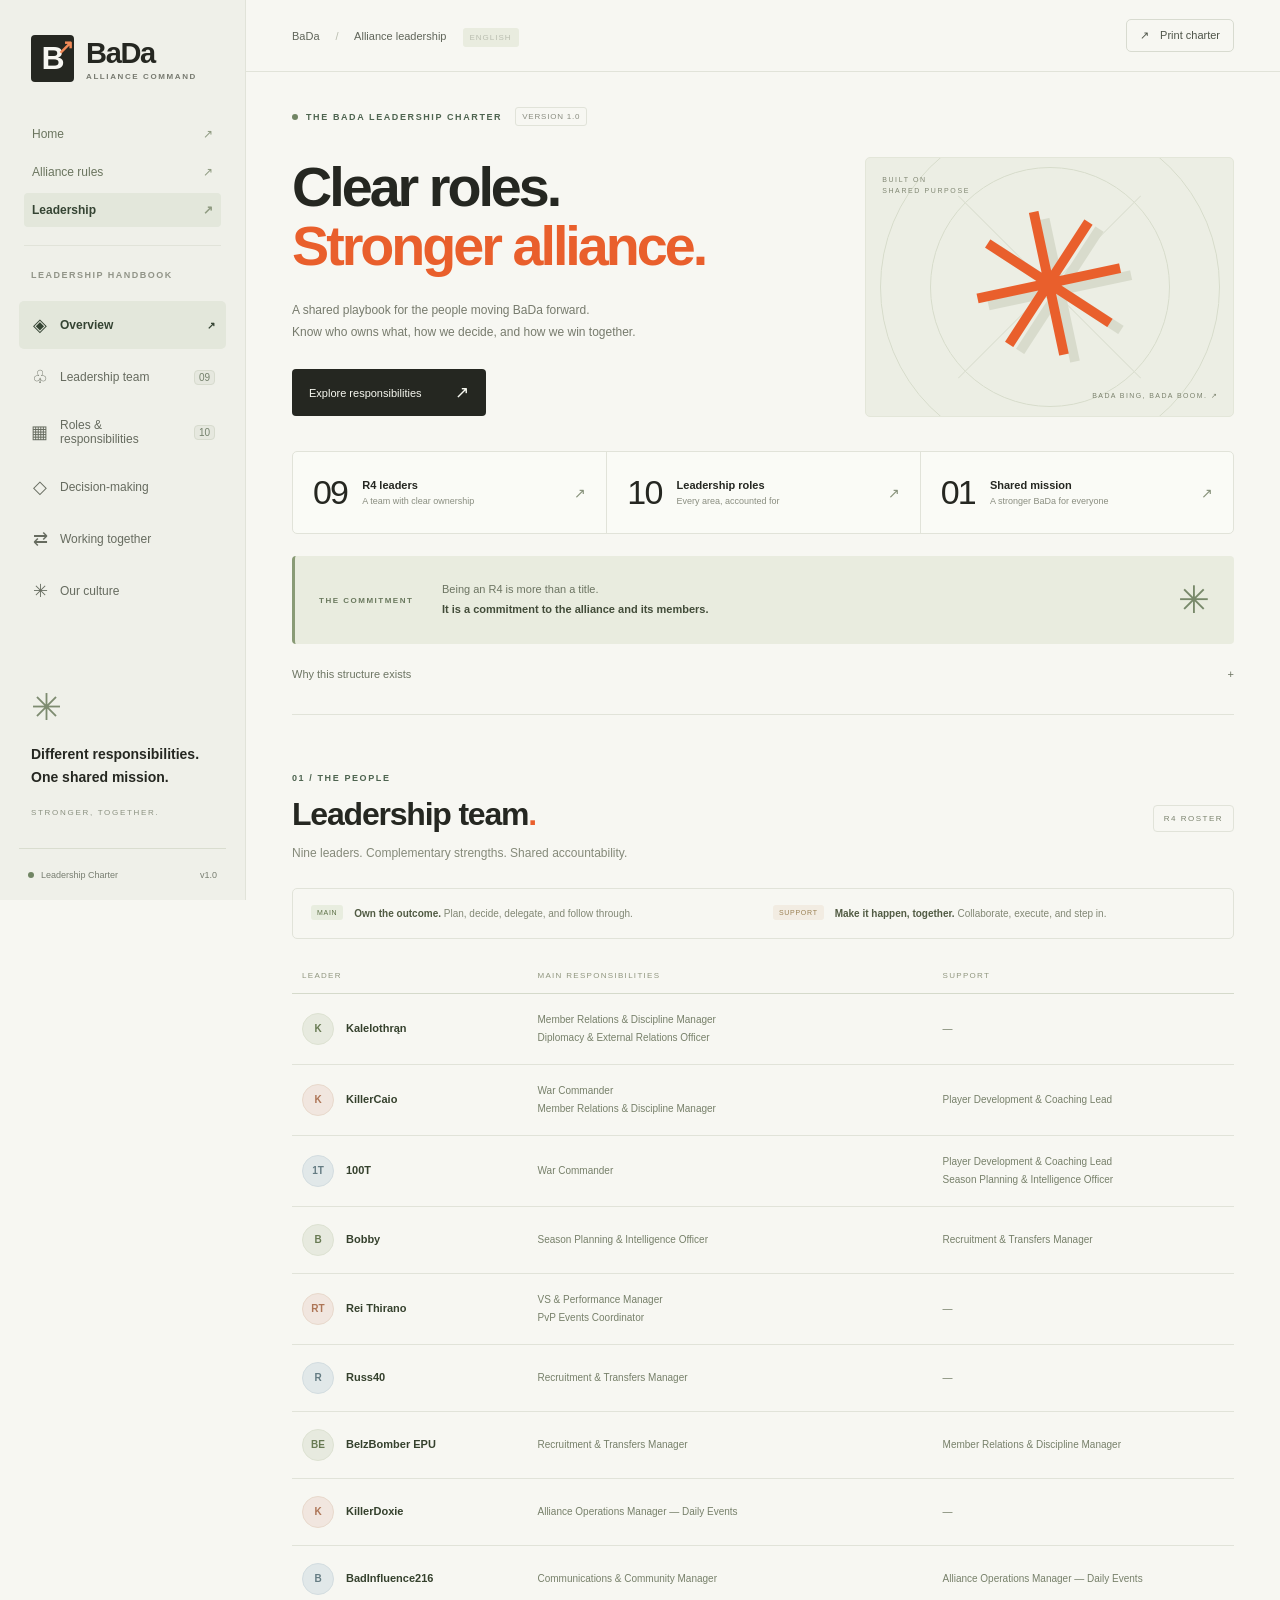
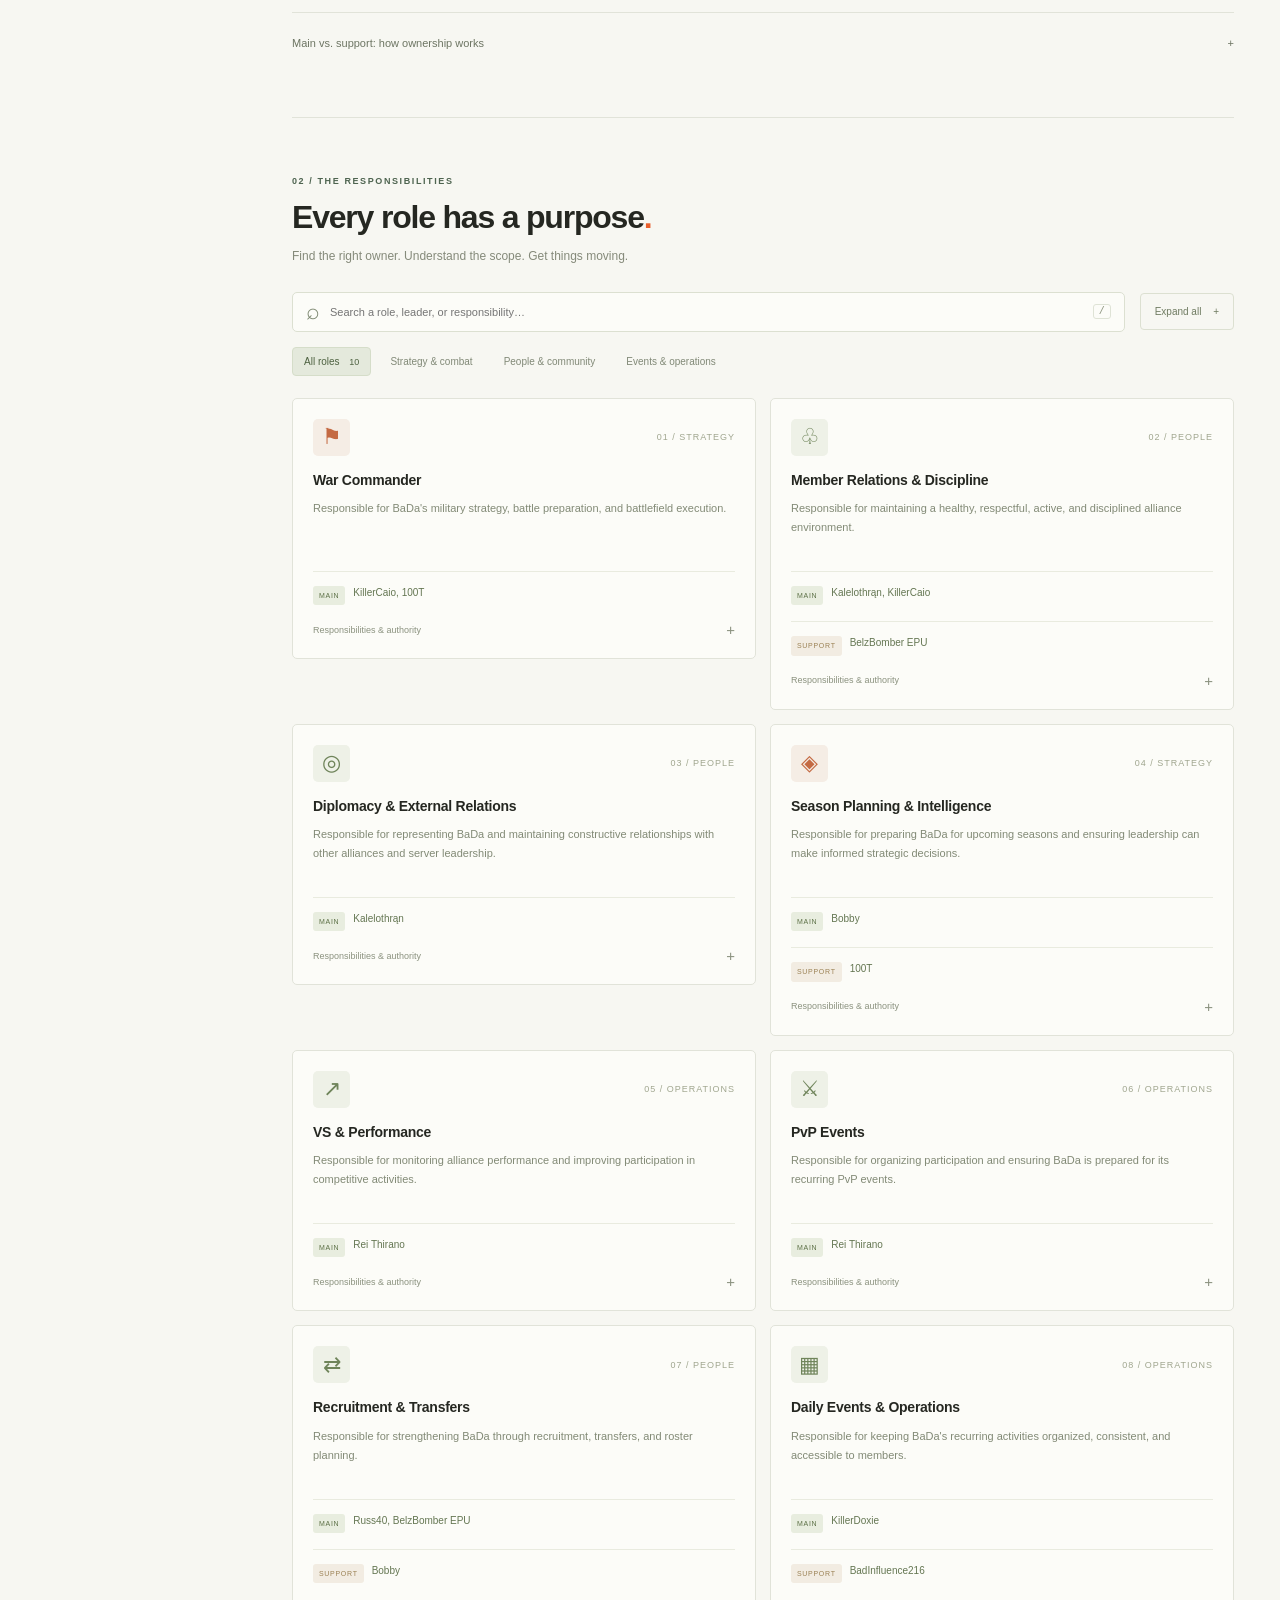
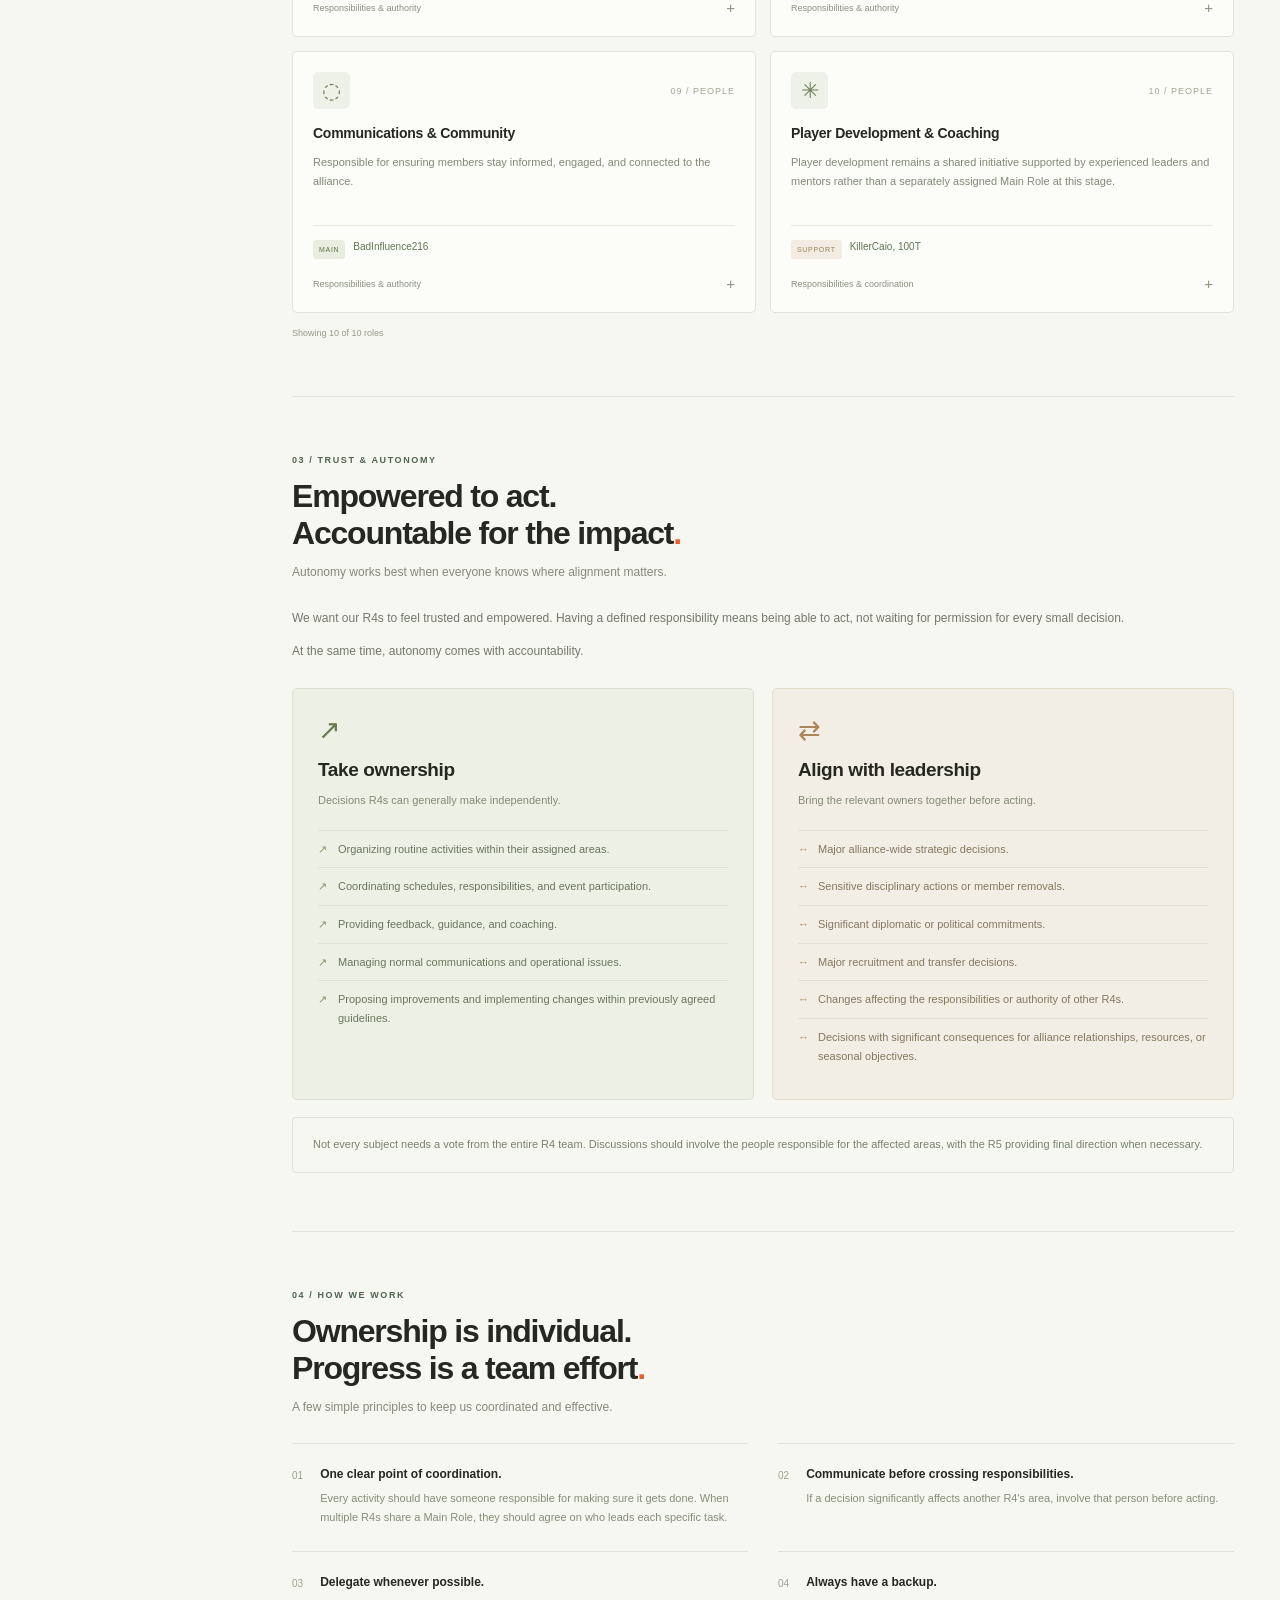
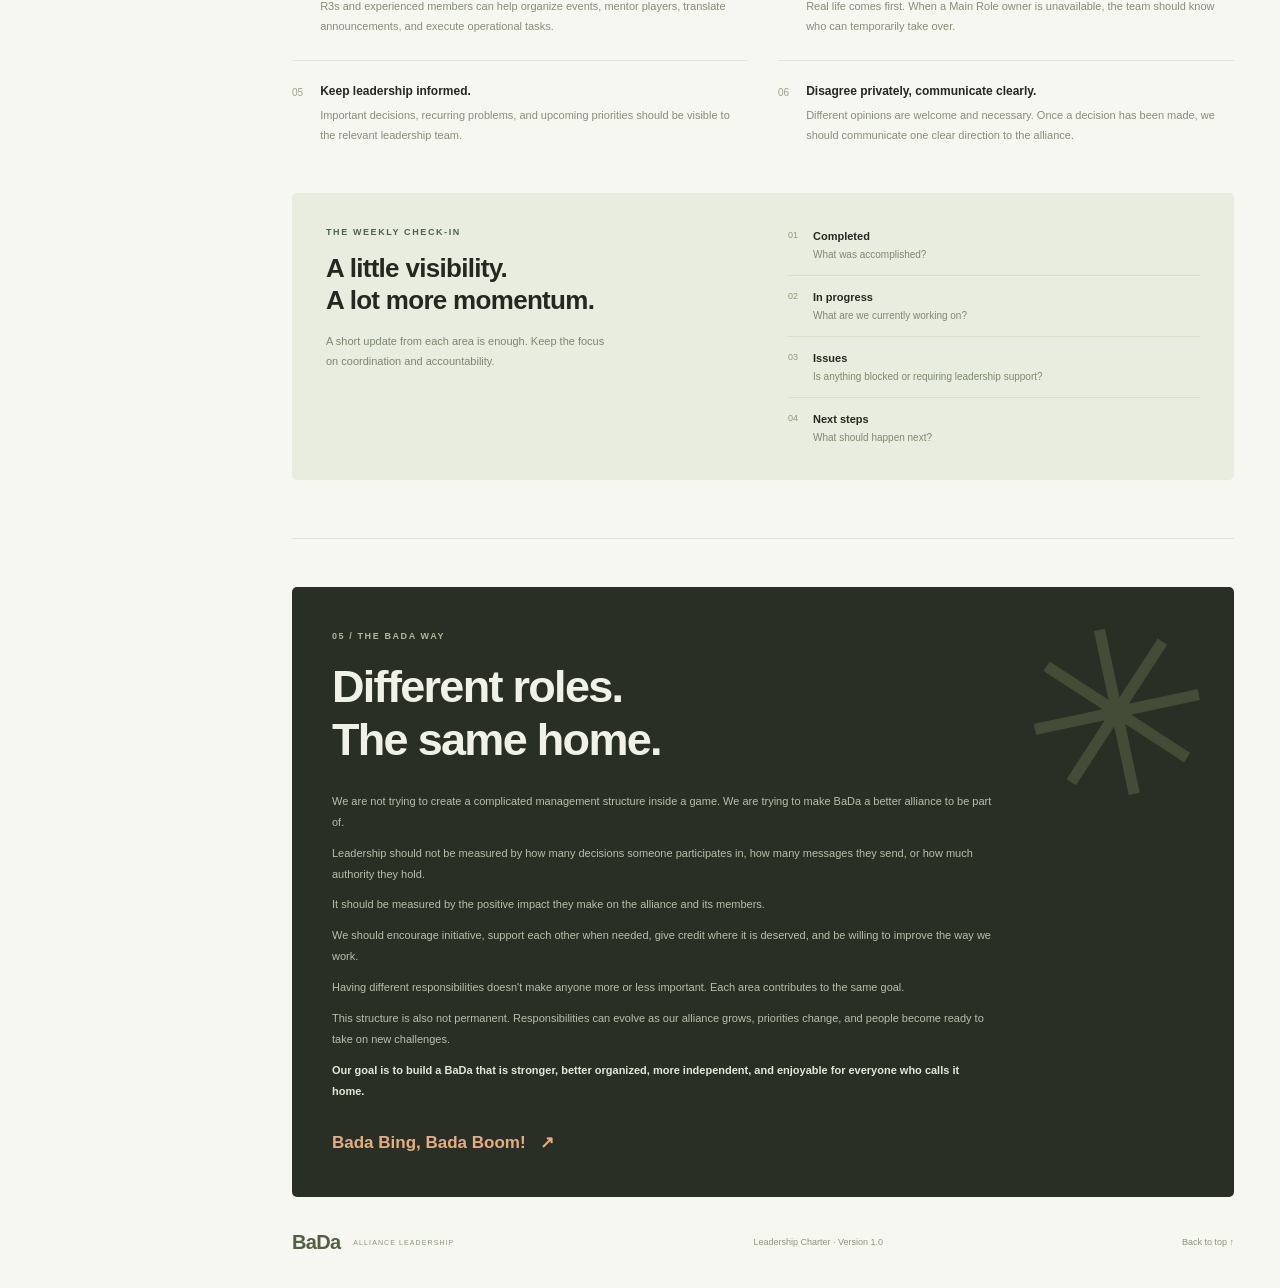
==== leadership/index.html @ 90cb7c27 "Publish BaDa alliance website with multilingual rules and leadership charter" ====
<!doctype html>
<html lang="en">
<head>
  <meta charset="utf-8">
  <meta name="viewport" content="width=device-width, initial-scale=1">
  <meta name="theme-color" content="#ee642e">
  <meta name="description" content="BaDa leadership charter. Find your leaders, understand responsibilities, and make clear decisions together.">
  <title>BaDa — Leadership & Responsibilities</title>
  <link rel="stylesheet" href="../styles.css">
  <link rel="stylesheet" href="../hub.css">
  <script src="../charter.js" defer></script>
  <script src="../app.js" defer></script>
</head>
<body>
  <a class="skip-link" href="#main">Skip to content</a>
  <aside class="sidebar">
    <a class="brand" href="../index.html" aria-label="BaDa home"><span class="brand-mark">B<span>↗</span></span><span>BaDa<span class="brand-caption">ALLIANCE COMMAND</span></span></a>
    <div class="site-nav" aria-label="Site navigation"><a href="../index.html">Home <span>↗</span></a><a href="../rules/index.html">Alliance rules <span>↗</span></a><a href="index.html" aria-current="page">Leadership <span>↗</span></a></div><div class="sidebar-label">LEADERSHIP HANDBOOK</div>
    <nav aria-label="Main navigation">
      <a class="nav-link active" href="#overview"><span class="nav-icon">◈</span> Overview <span class="nav-arrow">↗</span></a>
      <a class="nav-link" href="#team"><span class="nav-icon">♧</span> Leadership team <span class="nav-count">09</span></a>
      <a class="nav-link" href="#roles"><span class="nav-icon">▦</span> Roles & responsibilities <span class="nav-count">10</span></a>
      <a class="nav-link" href="#decisions"><span class="nav-icon">◇</span> Decision-making</a>
      <a class="nav-link" href="#collaboration"><span class="nav-icon">⇄</span> Working together</a>
      <a class="nav-link" href="#culture"><span class="nav-icon">✳</span> Our culture</a>
    </nav>
    <div class="sidebar-note"><span class="small-cross">✳</span><p>Different responsibilities.<br>One shared mission.</p><span>STRONGER, TOGETHER.</span></div>
    <div class="sidebar-footer"><span class="status-dot"></span> Leadership Charter <b>v1.0</b></div>
  </aside>
  <div class="workspace">
    <header class="topbar"><div><a href="../index.html">BaDa</a> <span>/</span> Alliance leadership <span class="language-note">ENGLISH</span></div><button class="print-button" id="print-button" type="button"><span aria-hidden="true">↗</span> Print charter</button></header>
    <main id="main">
      <section id="overview" class="section overview">
        <div class="eyebrow"><span class="status-dot"></span> THE BADA LEADERSHIP CHARTER <span class="version">VERSION 1.0</span></div>
        <div class="hero"><div><h1>Clear roles.<br><span>Stronger alliance.</span></h1><p>A shared playbook for the people moving BaDa forward.<br class="desktop-break"> Know who owns what, how we decide, and how we win together.</p><a class="primary-button" href="#roles">Explore responsibilities <span>↗</span></a></div><div class="hero-art" aria-hidden="true"><div class="orbit orbit-one"></div><div class="orbit orbit-two"></div><span class="art-label">BUILT ON<br>SHARED PURPOSE</span><div class="star">✳</div><span class="art-bottom">BADA BING, BADA BOOM. ↗</span></div></div>
        <div class="stats"><a href="#team"><strong>09</strong><div>R4 leaders<span>A team with clear ownership</span></div><span>↗</span></a><a href="#roles"><strong>10</strong><div>Leadership roles<span>Every area, accounted for</span></div><span>↗</span></a><a href="#culture"><strong>01</strong><div>Shared mission<span>A stronger BaDa for everyone</span></div><span>↗</span></a></div>
        <div class="purpose-banner"><span>THE COMMITMENT</span><p>Being an R4 is more than a title.<br><strong>It is a commitment to the alliance and its members.</strong></p><span class="banner-star" aria-hidden="true">✳</span></div>
        <details class="purpose-details"><summary>Why this structure exists <span>+</span></summary><div id="purpose-content" class="prose"></div></details>
      </section>

      <section id="team" class="section"><div class="section-heading"><div><span class="eyebrow">01 / THE PEOPLE</span><h2>Leadership team<span class="heading-dot">.</span></h2><p>Nine leaders. Complementary strengths. Shared accountability.</p></div><span class="section-tag">R4 ROSTER</span></div>
        <div class="ownership-guide"><div><span class="role-badge main-badge">MAIN</span><p><strong>Own the outcome.</strong> Plan, decide, delegate, and follow through.</p></div><div><span class="role-badge support-badge">SUPPORT</span><p><strong>Make it happen, together.</strong> Collaborate, execute, and step in.</p></div></div>
        <div class="team-table-wrap"><table class="team-table"><thead><tr><th>LEADER</th><th>MAIN RESPONSIBILITIES</th><th>SUPPORT</th></tr></thead><tbody id="team-body"></tbody></table></div>
        <details class="purpose-details"><summary>Main vs. support: how ownership works <span>+</span></summary><div id="ownership-content" class="prose"></div></details>
      </section>

      <section id="roles" class="section"><div class="section-heading"><div><span class="eyebrow">02 / THE RESPONSIBILITIES</span><h2>Every role has a purpose<span class="heading-dot">.</span></h2><p>Find the right owner. Understand the scope. Get things moving.</p></div></div>
        <div class="role-toolbar"><label class="search-box"><span aria-hidden="true">⌕</span><input id="role-search" type="search" placeholder="Search a role, leader, or responsibility…" aria-label="Search roles, leaders and responsibilities"><kbd>/</kbd></label><button id="expand-all" class="subtle-button" type="button">Expand all <span>+</span></button></div>
        <div class="filters" aria-label="Filter roles"><button class="filter active" data-filter="all" aria-pressed="true">All roles <span>10</span></button><button class="filter" data-filter="strategy" aria-pressed="false">Strategy & combat</button><button class="filter" data-filter="people" aria-pressed="false">People & community</button><button class="filter" data-filter="operations" aria-pressed="false">Events & operations</button></div>
        <div id="role-grid" class="role-grid"></div><p id="empty-state" class="empty-state" hidden>No matching roles. Try another search or select “All roles”.</p><p id="results-count" class="results-count" aria-live="polite"></p>
      </section>

      <section id="decisions" class="section"><div class="section-heading"><div><span class="eyebrow">03 / TRUST & AUTONOMY</span><h2>Empowered to act.<br>Accountable for the impact<span class="heading-dot">.</span></h2><p>Autonomy works best when everyone knows where alignment matters.</p></div></div><div id="decisions-intro" class="prose"></div><div class="decision-grid"><article class="decision-card independent"><span class="decision-icon">↗</span><h3>Take ownership</h3><p>Decisions R4s can generally make independently.</p><ul id="independent-list"></ul></article><article class="decision-card aligned"><span class="decision-icon">⇄</span><h3>Align with leadership</h3><p>Bring the relevant owners together before acting.</p><ul id="aligned-list"></ul></article></div><p id="decision-note" class="decision-note"></p></section>

      <section id="collaboration" class="section"><div class="section-heading"><div><span class="eyebrow">04 / HOW WE WORK</span><h2>Ownership is individual.<br>Progress is a team effort<span class="heading-dot">.</span></h2><p>A few simple principles to keep us coordinated and effective.</p></div></div><div id="principles" class="principles"></div><div class="checkin"><div><span class="eyebrow">THE WEEKLY CHECK-IN</span><h3>A little visibility.<br>A lot more momentum.</h3><p>A short update from each area is enough. Keep the focus on coordination and accountability.</p></div><ol><li><span>01</span><div><strong>Completed</strong><p>What was accomplished?</p></div></li><li><span>02</span><div><strong>In progress</strong><p>What are we currently working on?</p></div></li><li><span>03</span><div><strong>Issues</strong><p>Is anything blocked or requiring leadership support?</p></div></li><li><span>04</span><div><strong>Next steps</strong><p>What should happen next?</p></div></li></ol></div></section>

      <section id="culture" class="section culture"><div class="culture-symbol" aria-hidden="true">✳</div><span class="eyebrow">05 / THE BADA WAY</span><h2>Different roles.<br>The same home.</h2><div id="culture-content" class="prose"></div><div class="culture-signoff">Bada Bing, Bada Boom! <span>↗</span></div></section>
      <footer class="page-footer"><a href="#overview" class="footer-brand">BaDa<span>ALLIANCE LEADERSHIP</span></a><span>Leadership Charter · Version 1.0</span><a href="#overview">Back to top ↑</a></footer>
    </main>
  </div>
</body>
</html>
---- styles.css ----
@charset "UTF-8";
:root{--paper:#f7f7f2;--ink:#252721;--muted:#777a70;--line:#e1e3d9;--accent:#e95f2c;--green:#4e6450;--sidebar:246px}*{box-sizing:border-box}html{scroll-behavior:smooth;scroll-padding-top:90px}body{margin:0;background:var(--paper);color:var(--ink);font-family:"Segoe UI",Arial,sans-serif;font-size:14px;-webkit-font-smoothing:antialiased}a{color:inherit;text-decoration:none}button,input{font:inherit}button,a,input,summary{-webkit-tap-highlight-color:transparent}button{cursor:pointer}button:focus-visible,a:focus-visible,input:focus-visible,summary:focus-visible{outline:3px solid var(--accent);outline-offset:4px}.skip-link{position:fixed;top:-60px;left:20px;z-index:20;padding:12px;background:var(--ink);color:white}.skip-link:focus{top:10px}.sidebar{position:fixed;inset:0 auto 0 0;width:var(--sidebar);background:#eff0e9;border-right:1px solid var(--line);padding:35px 19px 20px;display:flex;flex-direction:column;z-index:5}.brand{display:flex;gap:12px;align-items:center;padding:0 12px;font-size:29px;font-weight:750;letter-spacing:-1.3px}.brand-mark{background:var(--ink);color:var(--paper);width:43px;height:47px;display:grid;place-content:center;font-size:32px;position:relative;border-radius:4px}.brand-mark>span{position:absolute;color:#f18a58;font-size:20px;right:1px;top:0}.brand-caption{display:block;font-size:8px;letter-spacing:1.6px;margin-top:2px;color:var(--muted);font-weight:650}.sidebar-label{font-size:9px;font-weight:650;letter-spacing:1.5px;color:#919488;margin:53px 12px 17px}.nav-link{display:flex;align-items:center;gap:10px;padding:13px 11px;color:#666b5f;margin:4px 0;font-size:12px;border-radius:5px;min-height:43px}.nav-link:hover{background:#e6e8df}.nav-link.active{background:#e3e7db;color:#354433;font-weight:650}.nav-icon{font-size:18px;width:20px;text-align:center;font-weight:400}.nav-count,.nav-arrow{margin-left:auto;font-size:10px}.nav-count{background:#e6e8df;border:1px solid #d7dbce;border-radius:4px;padding:1px 4px;color:#74816c}.sidebar-note{margin-top:auto;padding:44px 12px 30px}.small-cross{font-size:37px;color:#7d8b70}.sidebar-note p{font-weight:600;font-size:14px;line-height:1.6}.sidebar-note>span:last-child{font-size:8px;letter-spacing:1.7px;color:#8b9181}.sidebar-footer{font-size:9px;color:#777d70;border-top:1px solid #d9ddcf;padding:21px 9px 0;display:flex;align-items:center;gap:7px}.sidebar-footer b{font-size:9px;margin-left:auto;font-weight:500}.status-dot{display:inline-block;flex-shrink:0;width:6px;height:6px;background:#718564;border-radius:50%}.workspace{margin-left:var(--sidebar)}.topbar{height:72px;border-bottom:1px solid var(--line);padding:0 46px;display:flex;align-items:center;justify-content:space-between;color:#60655a;font-size:11px;background:var(--paper)}.topbar>div>span{color:#babeb0;margin:0 13px}.print-button{border:1px solid #d8dbd0;background:transparent;border-radius:5px;padding:9px 13px;color:#4e5448;font-size:11px}.print-button span{margin-right:8px}main{max-width:1420px;margin:auto;padding:0 46px}.section{padding:58px 0;border-bottom:1px solid var(--line);scroll-margin-top:20px}.overview{padding-top:35px;padding-bottom:24px}.eyebrow{font-size:9px;letter-spacing:1.6px;font-weight:700;color:var(--green);display:flex;align-items:center;gap:8px}.version{font-size:8px;font-weight:500;color:#8a8d80;border:1px solid var(--line);border-radius:3px;padding:4px 6px;letter-spacing:.8px;margin-left:5px}.hero{display:grid;grid-template-columns:1.5fr 1fr;align-items:center;gap:20px;margin:31px 0 34px}h1{font-size:clamp(42px,4.35vw,68px);font-weight:650;letter-spacing:-3px;line-height:1.06;margin:0 0 24px}h1>span{color:var(--accent)}.hero p{color:#777b6d;line-height:1.8;font-size:12px;margin:0 0 26px}.primary-button{display:inline-flex;align-items:center;gap:33px;background:var(--ink);color:#f8f9f1;padding:13px 17px;border-radius:4px;font-size:11px}.primary-button:hover{background:var(--accent)}.primary-button span{font-size:17px}.hero-art{position:relative;align-self:stretch;min-height:260px;overflow:hidden;display:grid;place-items:center;background:#eceee4;border:1px solid #e3e6d9;border-radius:5px}.orbit{position:absolute;left:50%;top:50%;width:240px;height:240px;border:1px solid #d7dccb;border-radius:50%;transform:translate(-50%,-50%)}.orbit-two{width:340px;height:340px}.hero-art:after,.hero-art:before{content:"";position:absolute;width:1px;height:100%;background:#dce0d2;transform:rotate(45deg)}.hero-art:after{transform:rotate(-45deg)}.star{font-size:200px;line-height:1;color:var(--accent);z-index:1;transform:rotate(-12deg);text-shadow:9px 9px 0 #d8dbcc}.art-label{position:absolute;left:16px;top:17px;font-size:7px;line-height:1.5;letter-spacing:1.6px;color:#808773}.art-bottom{position:absolute;bottom:16px;right:15px;font-size:7px;letter-spacing:1.4px;color:#7b826d;z-index:2}.stats{display:grid;grid-template-columns:repeat(3,1fr);border:1px solid var(--line);border-radius:5px;background:#fafbf6}.stats>a{padding:21px 20px;display:flex;align-items:center;gap:15px}.stats>a+a{border-left:1px solid var(--line)}.stats strong{font-size:34px;letter-spacing:-1.8px;font-weight:500}.stats a>div{font-size:11px;font-weight:650}.stats a>div>span{display:block;font-size:9px;color:#8a8e80;font-weight:400;margin-top:5px}.stats a>span{margin-left:auto;color:#86917a}.purpose-banner{display:flex;align-items:center;gap:23px;margin-top:22px;padding:22px 24px;background:#e9ecdf;border-radius:4px;border-left:3px solid #899b76}.purpose-banner>span:first-child{font-size:8px;letter-spacing:1.5px;color:#6a795e;font-weight:700;min-width:100px}.purpose-banner p{font-size:11px;line-height:1.8;margin:0;color:#6c7462}.purpose-banner strong{color:#424c39;font-weight:600}.banner-star{font-size:38px;color:#78896a;margin-left:auto}.purpose-details{margin-top:14px}.purpose-details summary{display:flex;justify-content:space-between;font-size:11px;color:#6d7563;padding:10px 0;cursor:pointer;list-style:none}.purpose-details summary::-webkit-details-marker{display:none}.purpose-details[open] summary>span{transform:rotate(45deg)}.prose{font-size:12px;line-height:1.9;color:#73796b;max-width:850px}.prose strong{color:#414a38;font-weight:600}.prose p{margin:10px 0}.section-heading{display:flex;align-items:center;justify-content:space-between;gap:20px;margin-bottom:25px}h2{font-size:32px;line-height:1.16;font-weight:600;letter-spacing:-1.2px;margin:13px 0 11px}.heading-dot{color:var(--accent)}.section-heading p{font-size:12px;color:#858a7a;line-height:1.6;margin:0}.section-tag{font-size:8px;letter-spacing:1.5px;border:1px solid var(--line);padding:8px 10px;border-radius:4px;color:#7b836e}.ownership-guide{display:grid;grid-template-columns:1fr 1fr;border:1px solid var(--line);border-radius:5px;padding:16px 18px;gap:20px;margin-bottom:19px}.ownership-guide>div{display:flex;align-items:flex-start;gap:11px}.ownership-guide p{font-size:10px;line-height:1.7;color:#818774;margin:0}.ownership-guide strong{font-weight:600;color:#515b43}.role-badge{display:inline-flex;align-items:center;font-size:7px;letter-spacing:.7px;padding:4px 6px;border-radius:3px;white-space:nowrap}.main-badge{background:#e8eddf;color:#5c7046}.support-badge{background:#f2ece2;color:#9a8053}.team-table-wrap{overflow-x:auto}.team-table{width:100%;border-collapse:collapse;text-align:left}.team-table th{font-size:8px;letter-spacing:1.3px;color:#90967f;font-weight:500;padding:13px 10px;border-bottom:1px solid #d5dacb}.team-table td{padding:17px 10px;border-bottom:1px solid var(--line);font-size:10px;color:#77806a;line-height:1.8}.team-table th:first-child{width:25%}.team-table th:nth-child(2){width:43%}.leader-button{display:flex;gap:12px;align-items:center;background:none;border:0;padding:0;text-align:left;white-space:nowrap;color:#35412d;font-size:11px;font-weight:600}.leader-button:hover .leader-name{text-decoration:underline;text-underline-offset:4px}.avatar{display:grid;place-items:center;background:#e7eadf;color:#687a53;width:32px;height:32px;border:1px solid #dde2d2;border-radius:50%;font-size:10px;font-weight:600}.avatar.tone-1{background:#f1e6df;color:#ad7556;border-color:#e8d9cc}.avatar.tone-2{background:#e1e8e9;color:#657c83;border-color:#d3dde0}.table-role{display:block}.table-role:hover{color:var(--accent)}.role-toolbar{display:flex;gap:15px;align-items:center}.search-box{display:flex;align-items:center;gap:10px;flex:1;background:#fcfcf8;border:1px solid #dce0d1;border-radius:5px;padding:0 13px}.search-box>span{font-size:23px;color:#7d8871}.search-box input{width:100%;border:0;background:transparent;padding:13px 0;font-size:11px;color:var(--ink);min-width:0}.search-box input:focus{outline:none}.search-box:focus-within{outline:2px solid var(--accent);outline-offset:2px}kbd{border:1px solid #dfe3d6;border-radius:3px;padding:1px 5px;font-size:10px;color:#8c947f}.subtle-button{background:transparent;border:1px solid #dce0d1;border-radius:4px;padding:12px 14px;font-size:10px;color:#6f7b61;white-space:nowrap}.subtle-button span{margin-left:9px}.filters{display:flex;gap:7px;flex-wrap:wrap;margin:15px 0 22px}.filter{background:transparent;border:1px solid transparent;border-radius:4px;padding:8px 11px;font-size:10px;color:#818977}.filter.active{background:#e4e9dc;border-color:#d5ddc9;color:#4d6140}.filter span{margin-left:7px;font-size:9px}.role-grid{display:grid;grid-template-columns:1fr 1fr;gap:14px;align-items:start}.role-card{background:#fcfcf8;border:1px solid var(--line);border-radius:5px;overflow:hidden;transition:border-color .2s}.role-card:hover{border-color:#abb99b}.role-card summary{cursor:pointer;list-style:none;padding:20px}.role-card summary::-webkit-details-marker{display:none}.card-top{display:flex;justify-content:space-between;align-items:center}.role-icon{font-size:22px;color:#6f845a;width:37px;height:37px;display:grid;place-items:center;border-radius:5px;background:#eef1e7}.role-card.strategy .role-icon{color:#c46a43;background:#f5ede5}.card-number{color:#a0a68f;font-size:9px;letter-spacing:1px}.role-card h3{font-size:14px;line-height:1.4;letter-spacing:-.25px;font-weight:600;margin:15px 0 9px}.role-description{font-size:11px;line-height:1.75;color:#828a76;margin:0;min-height:56px}.card-owners{margin-top:16px;border-top:1px solid #e9ebdf;padding-top:13px;display:flex;gap:8px;align-items:flex-start;font-size:10px;color:#647652;line-height:1.6}.card-owners .role-badge{margin-top:1px}.card-open{display:flex;align-items:center;justify-content:space-between;font-size:9px;color:#8b927f;margin-top:16px}.card-open span:last-child{font-size:15px}.role-card[open] .card-open span:last-child{transform:rotate(45deg)}.role-body{border-top:1px solid var(--line);padding:6px 20px 20px;font-size:11px;line-height:1.8;color:#737e66}.role-body h4{font-size:9px;letter-spacing:1px;text-transform:uppercase;color:#4e6040;margin:18px 0 8px}.role-body ul{padding-left:17px;margin:0}.role-body li{padding:3px 0}.authority-box{border-left:2px solid #b5c3a4;padding:1px 12px;background:#f1f4e9;margin-top:16px}.authority-box h4{margin-top:12px}.authority-box p{margin:7px 0 12px}.role-body>p{margin-top:16px}.results-count{font-size:9px;color:#939a86;margin:15px 0 0}.empty-state{padding:30px;border:1px dashed #cbd3bf;text-align:center;color:#717d61;font-size:12px}.decision-grid{display:grid;grid-template-columns:1fr 1fr;gap:18px;margin-top:25px}.decision-card{border:1px solid #dce2d0;border-radius:5px;padding:25px;background:#edf1e5}.decision-card.aligned{background:#f3eee5;border-color:#e7ddcc}.decision-icon{font-size:27px;color:#657b50}.aligned .decision-icon{color:#ac8659}.decision-card h3{font-size:19px;letter-spacing:-.4px;margin:13px 0 7px;font-weight:600}.decision-card p{font-size:11px;color:#838a76;line-height:1.6}.decision-card ul{list-style:none;padding:0;margin:20px 0 0}.decision-card li{font-size:11px;line-height:1.7;padding:9px 0 9px 20px;border-top:1px solid #dfe4d5;position:relative;color:#6a755e}.decision-card li:before{content:"↗";position:absolute;left:0;color:#82956e}.aligned li{border-color:#e7dfd2;color:#86775f}.aligned li:before{content:"↔";color:#b7966e}.decision-note{font-size:11px;color:#78836b;line-height:1.8;padding:17px 20px;border:1px solid var(--line);border-radius:4px;margin:17px 0 0}.principles{display:grid;grid-template-columns:1fr 1fr;gap:0 30px}.principle{display:flex;gap:17px;padding:23px 0;border-top:1px solid var(--line)}.principle>span{font-size:10px;color:#9aa58c;padding-top:3px}.principle h3{font-size:12px;font-weight:600;margin:0 0 8px}.principle p{font-size:11px;color:#858e78;line-height:1.8;margin:0}.checkin{display:grid;grid-template-columns:1fr 1fr;gap:50px;margin-top:25px;background:#e9eddf;border-radius:5px;padding:34px}.checkin h3{font-size:26px;letter-spacing:-.7px;line-height:1.2;font-weight:600;margin:16px 0}.checkin>div>p{font-size:11px;color:#7b866e;line-height:1.8;max-width:290px}.checkin ol{list-style:none;padding:0;margin:0}.checkin li{display:flex;gap:15px;padding:12px 0;border-bottom:1px solid #d9e0cc}.checkin li:first-child{padding-top:0}.checkin li:last-child{border:0;padding-bottom:0}.checkin li>span{font-size:9px;color:#8b9b77;margin-top:3px}.checkin li strong{font-size:11px;font-weight:600}.checkin li p{font-size:10px;margin:4px 0 0;color:#7d896f;line-height:1.6}.culture{position:relative;padding:44px 40px;background:#292f24;border-radius:5px;color:#f0f2e7;margin-top:48px;overflow:hidden;border:0}.culture .eyebrow{color:#acb99b}.culture h2{font-size:45px;letter-spacing:-1.7px;margin:20px 0 25px}.culture .prose{color:#b7c0ac;max-width:660px;position:relative;z-index:1;font-size:11px}.culture .prose strong{color:#e1e8d8}.culture-symbol{position:absolute;top:15px;right:20px;font-size:230px;color:#424c36;line-height:1;transform:rotate(-12deg)}.culture-signoff{font-size:17px;font-weight:600;color:#e5ad82;margin-top:30px;position:relative;z-index:1}.culture-signoff span{margin-left:10px}.page-footer{display:flex;align-items:center;justify-content:space-between;gap:20px;padding:34px 0;color:#8b957e;font-size:9px}.footer-brand{font-size:20px;color:#525f44;font-weight:700;display:flex;align-items:center;gap:13px;letter-spacing:-.7px}.footer-brand span{font-size:7px;letter-spacing:1.1px;font-weight:500;color:#8b957e}[hidden]{display:none!important}
@media(min-width:1500px){main{padding-left:70px;padding-right:70px}.topbar{padding-left:70px;padding-right:70px}.hero-art{min-height:300px}.hero{margin-top:40px}.role-description{min-height:40px}}
@media(max-width:1100px){:root{--sidebar:210px}.sidebar{padding-left:12px;padding-right:12px}.nav-link{font-size:11px;padding-left:8px;gap:7px}main{padding:0 28px}.topbar{padding:0 28px}.hero{grid-template-columns:1.4fr 1fr}h1{font-size:46px}.hero-art{min-height:240px}.stats>a{padding:19px 13px;gap:10px}.stats strong{font-size:29px}.stats a>div>span{font-size:8px}.hero p{font-size:11px}.desktop-break{display:none}.purpose-banner{gap:15px;padding:18px}.purpose-banner>span:first-child{min-width:75px;font-size:7px}.purpose-banner p{font-size:10px}.ownership-guide{grid-template-columns:1fr;gap:12px}.team-table td{font-size:9px}.team-table th:first-child{min-width:160px}.checkin{gap:25px;padding:25px}.section{padding-top:45px}}
@media(max-width:760px){html{scroll-padding-top:25px}.sidebar{position:relative;width:100%;padding:18px 20px 10px;border-right:0;border-bottom:1px solid var(--line)}.brand{font-size:25px;padding:0}.brand-mark{width:34px;height:38px;font-size:27px}.brand-caption{font-size:7px}.sidebar-label,.sidebar-note,.sidebar-footer{display:none}.sidebar nav{display:flex;gap:5px;overflow-x:auto;margin-top:14px;padding-bottom:3px}.nav-link{white-space:nowrap;font-size:10px;margin:0;min-height:34px;padding:7px 10px}.nav-icon,.nav-count,.nav-arrow{display:none}.workspace{margin:0}.topbar{height:52px;padding:0 22px;font-size:10px}main{padding:0 22px}.section{padding-top:35px;padding-bottom:32px}.overview{padding-top:25px;padding-bottom:15px}.hero{gap:16px;margin:25px 0;grid-template-columns:1.5fr 1fr}h1{font-size:39px;letter-spacing:-1.8px;margin-bottom:16px}.hero p{font-size:10px;margin-bottom:20px}.hero-art{min-height:225px}.star{font-size:145px}.orbit{width:180px;height:180px}.orbit-two{width:260px;height:260px}.art-label,.art-bottom{font-size:6px;letter-spacing:.7px}.primary-button{font-size:10px;padding:11px 13px;gap:15px}.stats>a{padding:16px 10px;gap:7px;align-items:flex-start}.stats strong{font-size:25px}.stats a>div{font-size:9px;line-height:1.4;padding-top:3px}.stats a>div>span{font-size:8px}.stats a>span{display:none}.purpose-banner{gap:12px;align-items:flex-start}.purpose-banner>span:first-child{min-width:65px;line-height:1.6}.purpose-banner p{font-size:9px}.banner-star{display:none}h2{font-size:28px}.section-heading p{font-size:11px}.section-tag{display:none}.team-table{min-width:660px}.role-grid{gap:10px}.role-card summary{padding:16px}.role-card h3{font-size:13px}.role-description{font-size:10px;min-height:65px}.role-body{padding:6px 16px 16px}.decision-card{padding:20px}.checkin h3{font-size:23px}.culture{padding:30px;margin-top:30px}.culture h2{font-size:38px}.culture-symbol{font-size:190px}.page-footer{flex-wrap:wrap}.footer-brand{font-size:18px}}
@media(max-width:480px){main{padding:0 17px}.topbar{padding:0 17px}.hero{grid-template-columns:1fr}.hero-art{display:none}h1{font-size:47px}.hero p{font-size:11px;max-width:300px}.hero{margin-bottom:26px}.stats>a{display:block;padding:14px 10px}.stats a>div{margin-top:4px}.stats a>div>span{max-width:90px}.purpose-banner{display:block}.purpose-banner p{margin-top:9px;font-size:10px}.eyebrow{font-size:8px;letter-spacing:1.2px}.role-grid,.decision-grid,.principles,.checkin{grid-template-columns:1fr}.role-description{min-height:0}.role-toolbar{gap:8px}.search-box{padding:0 10px}.search-box input{font-size:10px}.search-box kbd{display:none}.subtle-button{font-size:9px;padding:12px 9px}.filter{padding:7px 8px;font-size:9px}.filters{gap:3px}.ownership-guide{padding:14px}.checkin{gap:20px}.checkin>div>p{max-width:none}.culture{padding:27px 23px}.culture h2{font-size:35px}.culture-symbol{font-size:150px;right:0;top:37px;opacity:.65}.footer-brand{width:100%}.page-footer{gap:15px}.principle{padding:19px 0}}
@media(prefers-reduced-motion:reduce){html{scroll-behavior:auto}*{transition:none!important}}
@media print{@page{margin:16mm}body{background:white;font-size:10pt;color:black}.sidebar,.topbar,.hero-art,.role-toolbar,.filters,.primary-button,.card-open,.results-count,.purpose-details summary>span,.page-footer>a:last-child{display:none!important}.workspace{margin:0}main{max-width:none;padding:0}.section{padding:22px 0;break-inside:auto;scroll-margin:0}.hero{display:block;margin:20px 0}h1{font-size:36pt}.stats>a{padding:15px}.section-heading{margin-bottom:15px}h2{font-size:24pt}.role-grid{display:block}.role-card{margin-bottom:16px;break-inside:avoid}.role-card summary{padding:15px}.role-description{min-height:0}.role-body{display:block!important}.card-owners{margin-top:10px}.culture{background:#f0f1eb!important;color:black;margin-top:20px}.culture .prose,.culture .prose strong{color:#444}.culture-symbol{display:none}.culture-signoff{color:#444}.team-table{min-width:0}.principle,.decision-card{break-inside:avoid}.team-table tr{break-inside:avoid}.checkin{break-inside:avoid}.prose{color:#444}.role-card[hidden]{display:block!important}}
---- hub.css ----
.site-nav{display:flex;flex-direction:column;gap:4px;margin:35px 5px 0;padding-bottom:18px;border-bottom:1px solid var(--line)}.site-nav>a{display:flex;justify-content:space-between;font-size:12px;padding:10px 8px;color:#6b755f;border-radius:4px}.site-nav>a:hover,.site-nav>a[aria-current=page]{background:#e3e7db;color:#354433}.site-nav>a[aria-current=page]{font-weight:650}.site-nav>a>span{color:#8f9b81}.site-nav+.sidebar-label{margin-top:24px}.language-note{font-size:8px!important;letter-spacing:1px!important;background:#e9ecdf;padding:5px 7px;border-radius:3px}.language-control{display:flex;align-items:center;gap:9px;font-size:10px;color:#7c886d}.language-control select{font:inherit;font-size:11px;background:#fafbf6;color:#46553b;border:1px solid #d9dece;border-radius:5px;padding:9px 25px 9px 10px;min-height:36px;max-width:150px}.hub-hero{margin-top:40px;margin-bottom:35px;grid-template-columns:1.5fr 1fr}.hub-hero h1{font-size:clamp(44px,4.6vw,72px)}.hub-hero .hero-art{min-height:320px}.hero-actions{display:flex;gap:15px;align-items:center;flex-wrap:wrap}.text-button{font-size:11px;padding:12px 0;color:#627151}.handbook-grid{display:grid;grid-template-columns:1fr 1fr;gap:20px}.handbook-card{padding:30px;background:#fcfcf8;border:1px solid var(--line);border-radius:6px;display:flex;flex-direction:column;align-items:flex-start}.handbook-card:hover{border-color:#adbba0}.handbook-card .eyebrow{margin-top:25px}.handbook-card h3{font-size:27px;letter-spacing:-.9px;margin:13px 0}.handbook-card p{font-size:12px;color:#808a74;line-height:1.9;margin:0 0 24px}.handbook-card .card-link{margin-top:auto;display:flex;justify-content:space-between;width:100%;padding-top:20px;border-top:1px solid var(--line);font-size:11px;color:#576a45}.handbook-icon{font-size:26px;padding:12px 15px;border-radius:6px;background:#f4e9dd;color:#bc744e}.handbook-card:nth-child(2) .handbook-icon{background:#e7ecdf;color:#70815f}.language-chips{display:flex;flex-wrap:wrap;gap:6px;margin-bottom:24px}.language-chips span{font-size:8px;color:#7d8871;border:1px solid #e2e6d9;padding:4px 6px;border-radius:3px}.values-grid{display:grid;grid-template-columns:repeat(3,1fr);gap:25px}.value-item{border-top:1px solid #cdd5c1;padding-top:20px}.value-item>span{font-size:10px;color:#95a285}.value-item h3{font-size:15px;font-weight:600;margin:15px 0 10px}.value-item p{font-size:11px;line-height:1.9;color:#7c8870}.hub-bottom{padding:35px;background:#e9eddf;display:flex;align-items:center;justify-content:space-between;gap:25px;border-radius:5px;margin-top:30px}.hub-bottom h3{font-size:25px;letter-spacing:-.7px;margin:0 0 10px;font-weight:600}.hub-bottom p{font-size:11px;color:#7b876e;line-height:1.8;margin:0;max-width:520px}.hub-bottom .small-cross{font-size:55px}.rules-overview{padding-bottom:30px}.rules-overview h1{font-size:clamp(40px,4vw,60px);margin-top:24px}.rules-lede{font-size:13px;line-height:1.9;color:#78836b;max-width:720px;margin:20px 0 0}.rules-toolbar{margin-top:27px}.rules-group{scroll-margin-top:25px;margin:0;padding:34px 0 0}.rules-group>h2{font-size:24px;margin-top:0;margin-bottom:20px}.rule{border-top:1px solid var(--line);padding:24px 0;scroll-margin-top:20px}.rule-header{display:flex;align-items:center;gap:13px;margin-bottom:14px}.rule-number{font-size:11px;color:#7f8f6f;background:#e9eddf;width:32px;height:32px;border-radius:5px;display:grid;place-items:center;flex-shrink:0}.rule h3{font-size:17px;letter-spacing:-.3px;font-weight:600;margin:0}.rule ul{list-style:none;padding:0 0 0 45px;margin:0}.rule li{position:relative;padding:4px 0 4px 15px;color:#758169;font-size:12px;line-height:1.9}.rule li:before{position:absolute;left:0;top:13px;content:"";height:4px;width:4px;background:#a4b296;border-radius:50%}.rule strong{color:#435737;font-weight:600}.rule code{display:block;white-space:normal;overflow-wrap:anywhere;margin:12px 0;padding:15px;background:#e9eddf;border:1px solid #dce2d1;border-radius:4px;font-size:11px;line-height:1.9;color:#596e49}.rule-emphasis{margin:15px 0 0 45px;border-left:3px solid var(--accent);padding:10px 15px;font-size:12px;color:#9b6945;background:#f2eee3}.consequences{padding:30px;background:#f1eee3;border:1px solid #e6dfca;border-radius:5px;margin-top:28px}.consequences h2{font-size:25px;margin-top:0}.consequences p{font-size:12px;color:#86795f;line-height:1.9}.consequences ol{padding-left:23px}.consequences li{padding:8px 0;font-size:12px;color:#7b7158;line-height:1.7}.consequences #cons-grave{border-top:1px solid #ded7c3;padding-top:15px;font-weight:600}.rules-footer-note{font-size:12px;color:#768269;line-height:1.9;margin:25px 0 0}.rule:target{background:#edf1e5;border-radius:4px;outline:10px solid #edf1e5}.hub-footer .footer-brand{white-space:nowrap}.rules-page .sidebar nav{margin-top:20px}.rules-page .sidebar-note{padding-top:22px}.rules-page .sidebar-label{margin-top:23px}.rules-page .search-box{max-width:none}.rules-page .page-footer{margin-top:20px}.rules-content{padding-bottom:35px}.rule-meta{font-size:9px;color:#8b967c;margin-top:12px}.no-js{padding:20px;border:1px solid var(--line);color:#6d795f;font-size:12px}.hub-page .overview{padding-bottom:40px}
@media(max-width:1100px){.handbook-card{padding:23px}.hub-hero .hero-art{min-height:280px}.hub-hero h1{font-size:49px}.site-nav{margin-top:25px}.site-nav>a{font-size:11px}.values-grid{gap:18px}}
@media(max-width:760px){.site-nav{flex-direction:row;flex-wrap:wrap;margin:14px 0 0;padding-bottom:0;border:0;gap:6px}.site-nav>a{font-size:10px;gap:17px;padding:8px 10px}.site-nav+.sidebar-label{display:none}.hub-page .sidebar nav{margin-top:10px}.hub-page .sidebar nav:empty{display:none}.hub-hero .hero-art{min-height:240px}.hub-hero h1{font-size:40px}.handbook-grid{gap:13px}.handbook-card{padding:22px}.handbook-card h3{font-size:24px}.handbook-card p{font-size:11px}.language-control label{display:none}.rules-page .sidebar nav{margin-top:11px}.rules-overview h1{font-size:42px}.rules-lede{font-size:12px}.values-grid{gap:16px}.value-item h3{font-size:13px}.rule ul{padding-left:0}.rule-emphasis{margin-left:0}.rule li{font-size:11px}.rules-page .topbar{height:auto;min-height:57px;gap:10px}.rule h3{font-size:16px}.consequences{padding:23px}}
@media(max-width:480px){.handbook-grid,.values-grid{grid-template-columns:1fr}.hub-hero h1{font-size:48px}.hub-hero{margin-top:25px}.handbook-card{padding:25px}.handbook-card h3{font-size:27px}.handbook-card .eyebrow{margin-top:18px}.handbook-card p{margin-bottom:18px}.hub-bottom{padding:25px}.hub-bottom h3{font-size:23px}.hub-bottom .small-cross{display:none}.rules-overview h1{font-size:38px}.rules-page .topbar{padding-top:10px;padding-bottom:10px}.rules-page .topbar>div:first-child{font-size:9px}.language-control select{max-width:116px;font-size:10px}.hub-page .topbar>div{font-size:9px}.hub-page .language-control label{display:none}.rule-group>h2{font-size:22px}}
@media print{.site-nav,.language-control,.rules-toolbar,.language-note{display:none!important}.handbook-card,.rule{break-inside:avoid}.rule ul{padding-left:0}.rule li{color:#444}.rule strong{color:#222}.rules-page .sidebar{display:none}.rules-overview h1{font-size:32pt}.rules-group{padding-top:20px}.rule{padding:16px 0}}
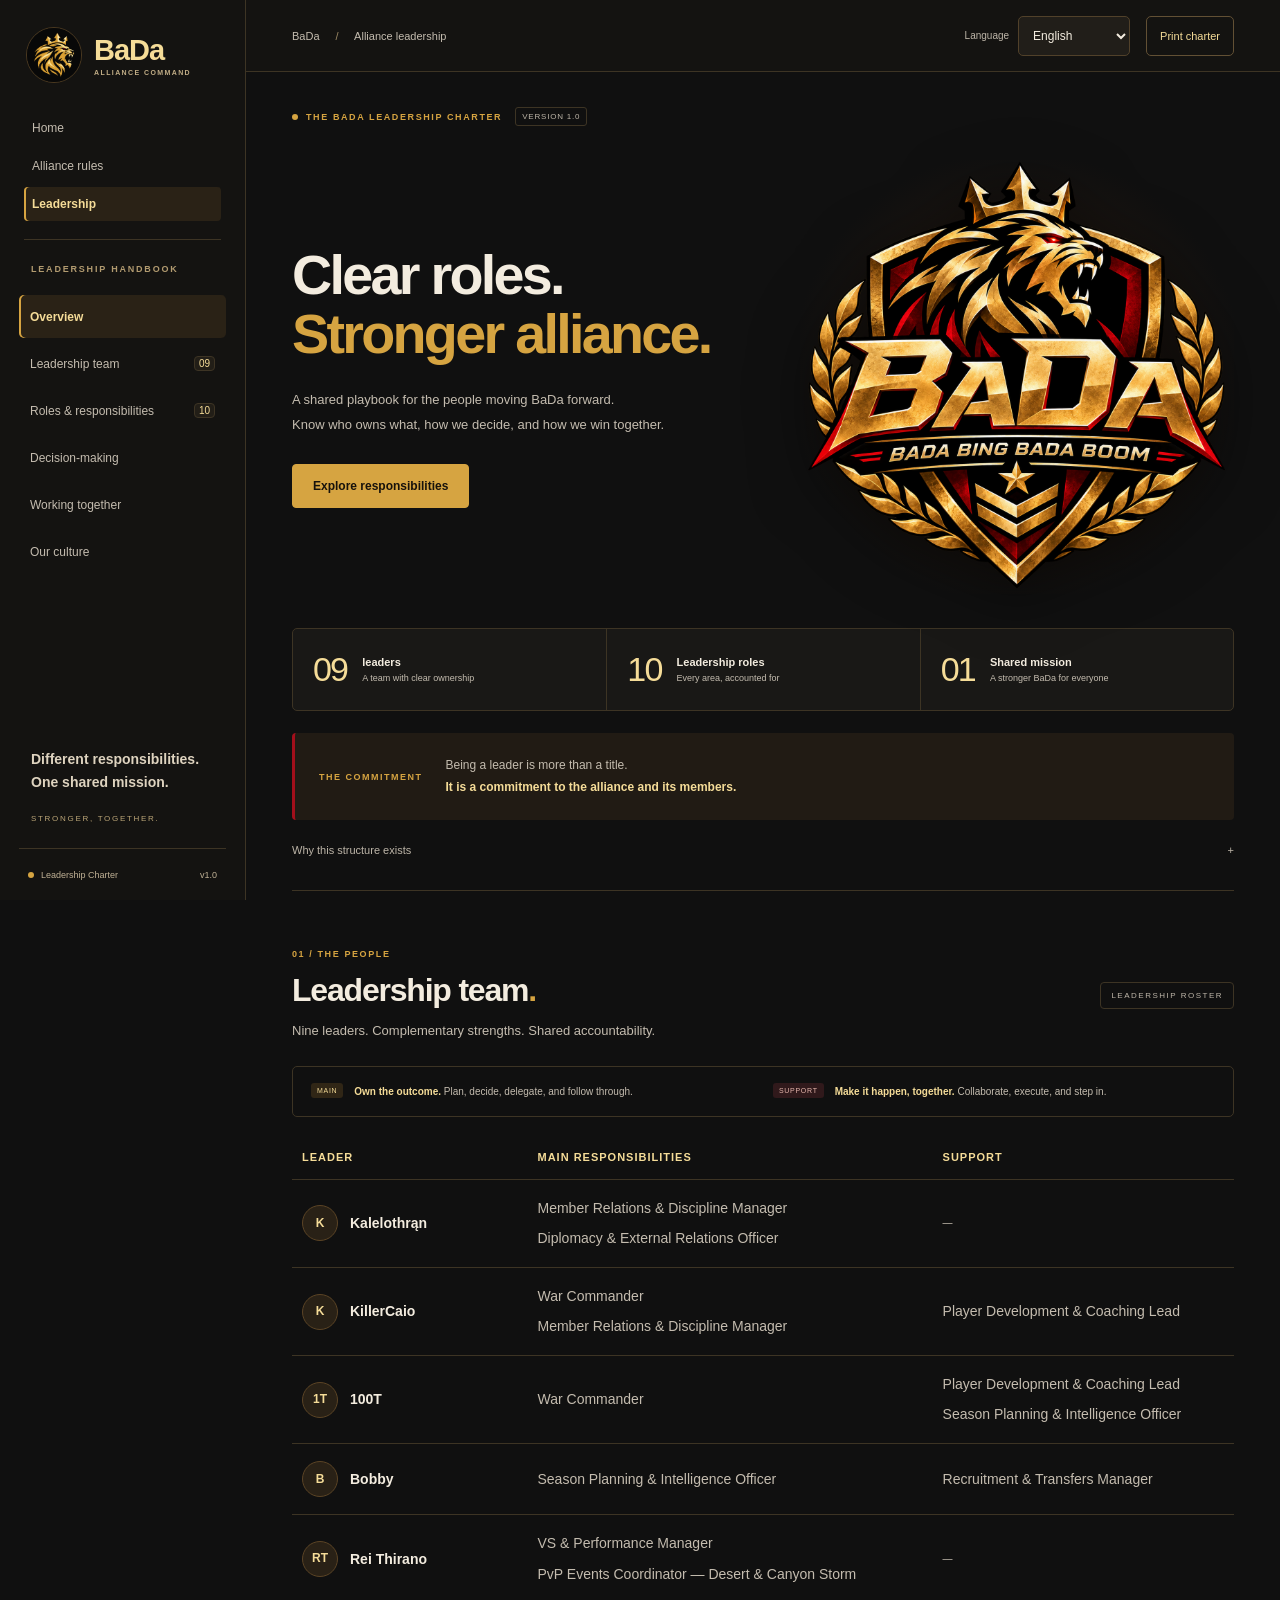
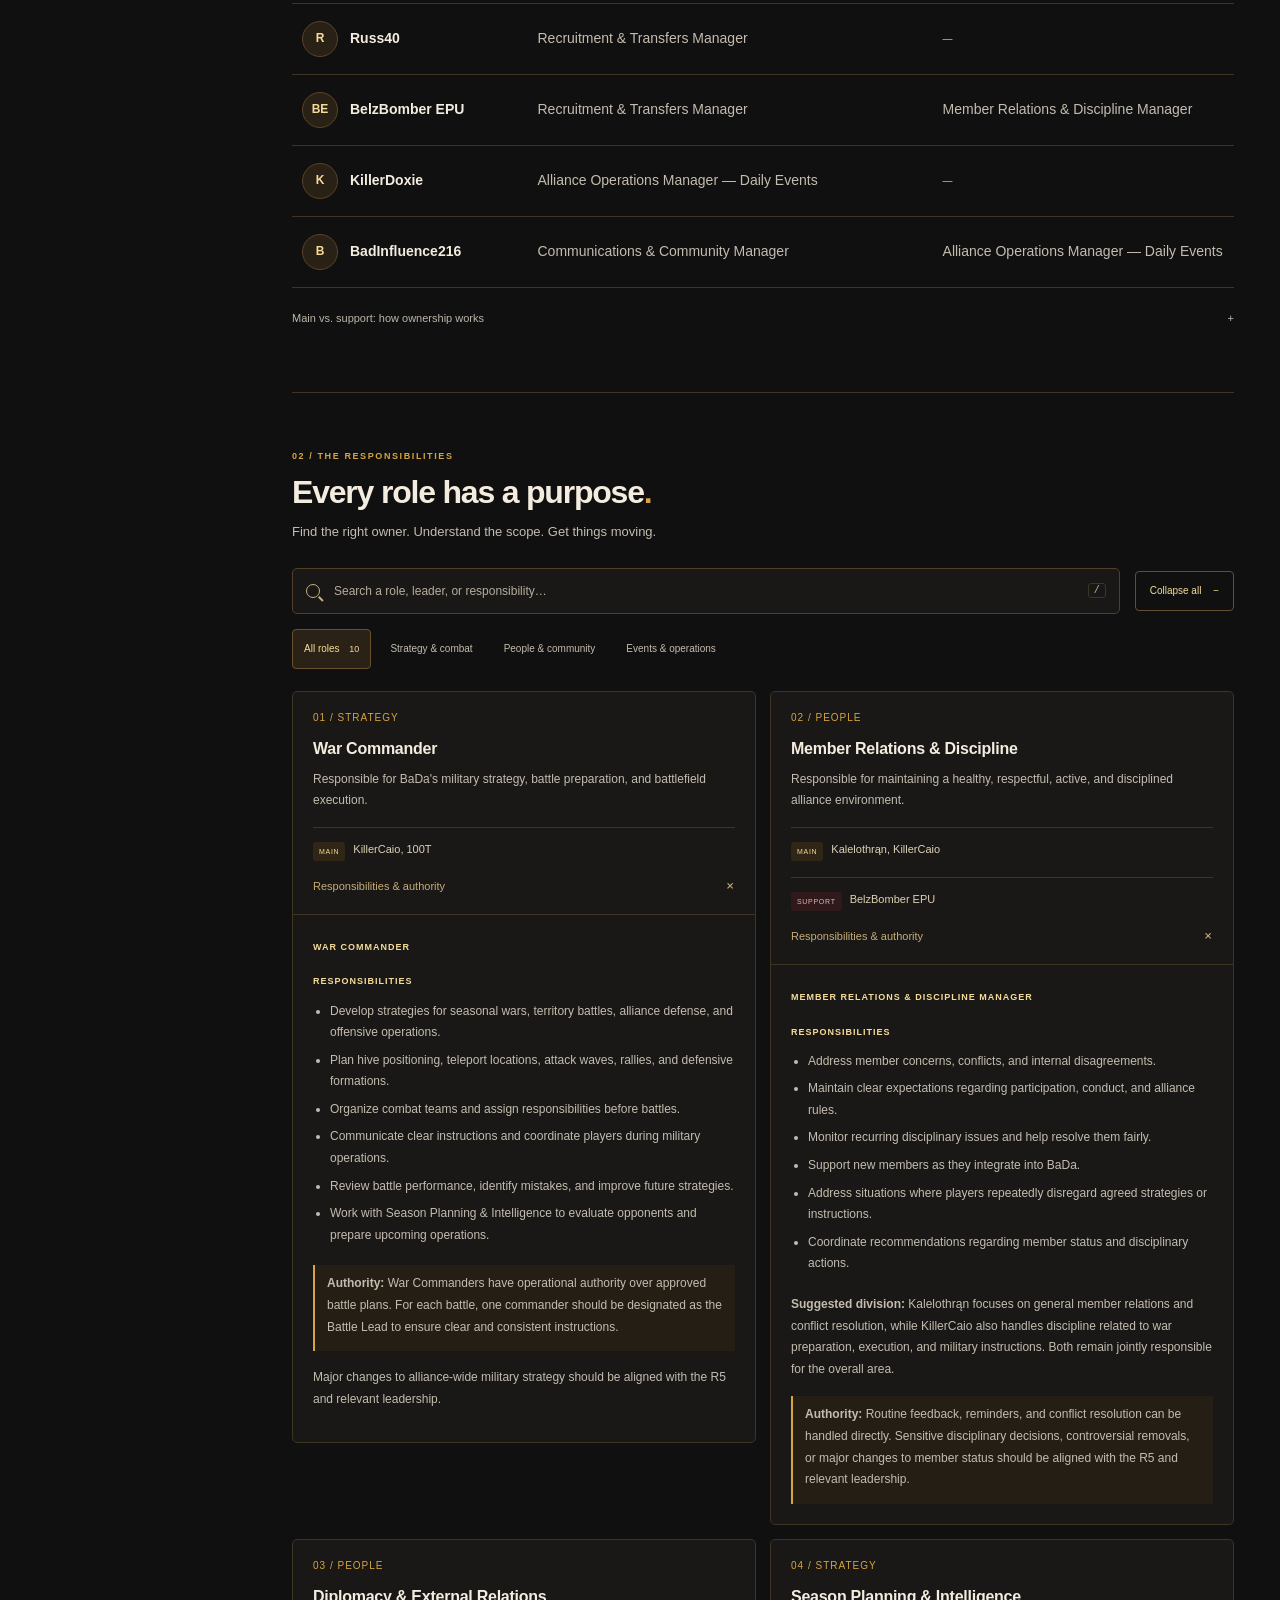
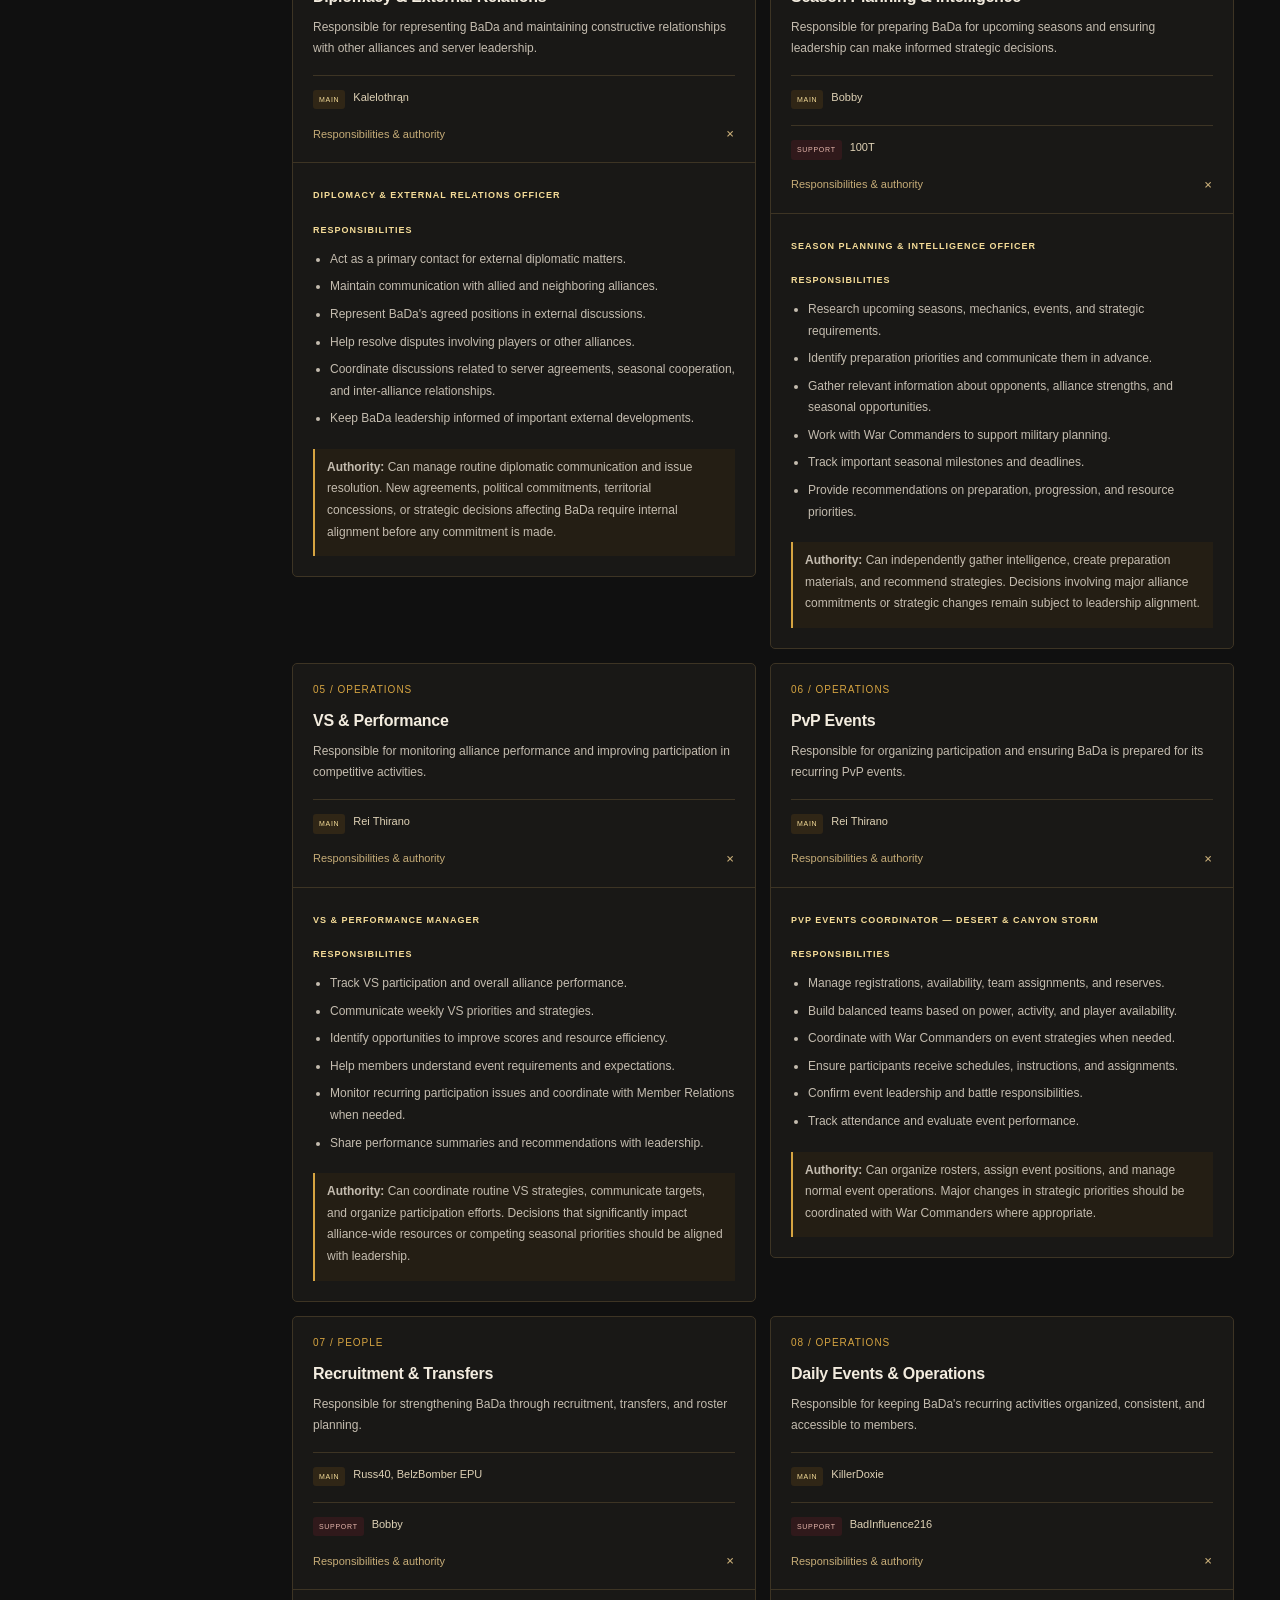
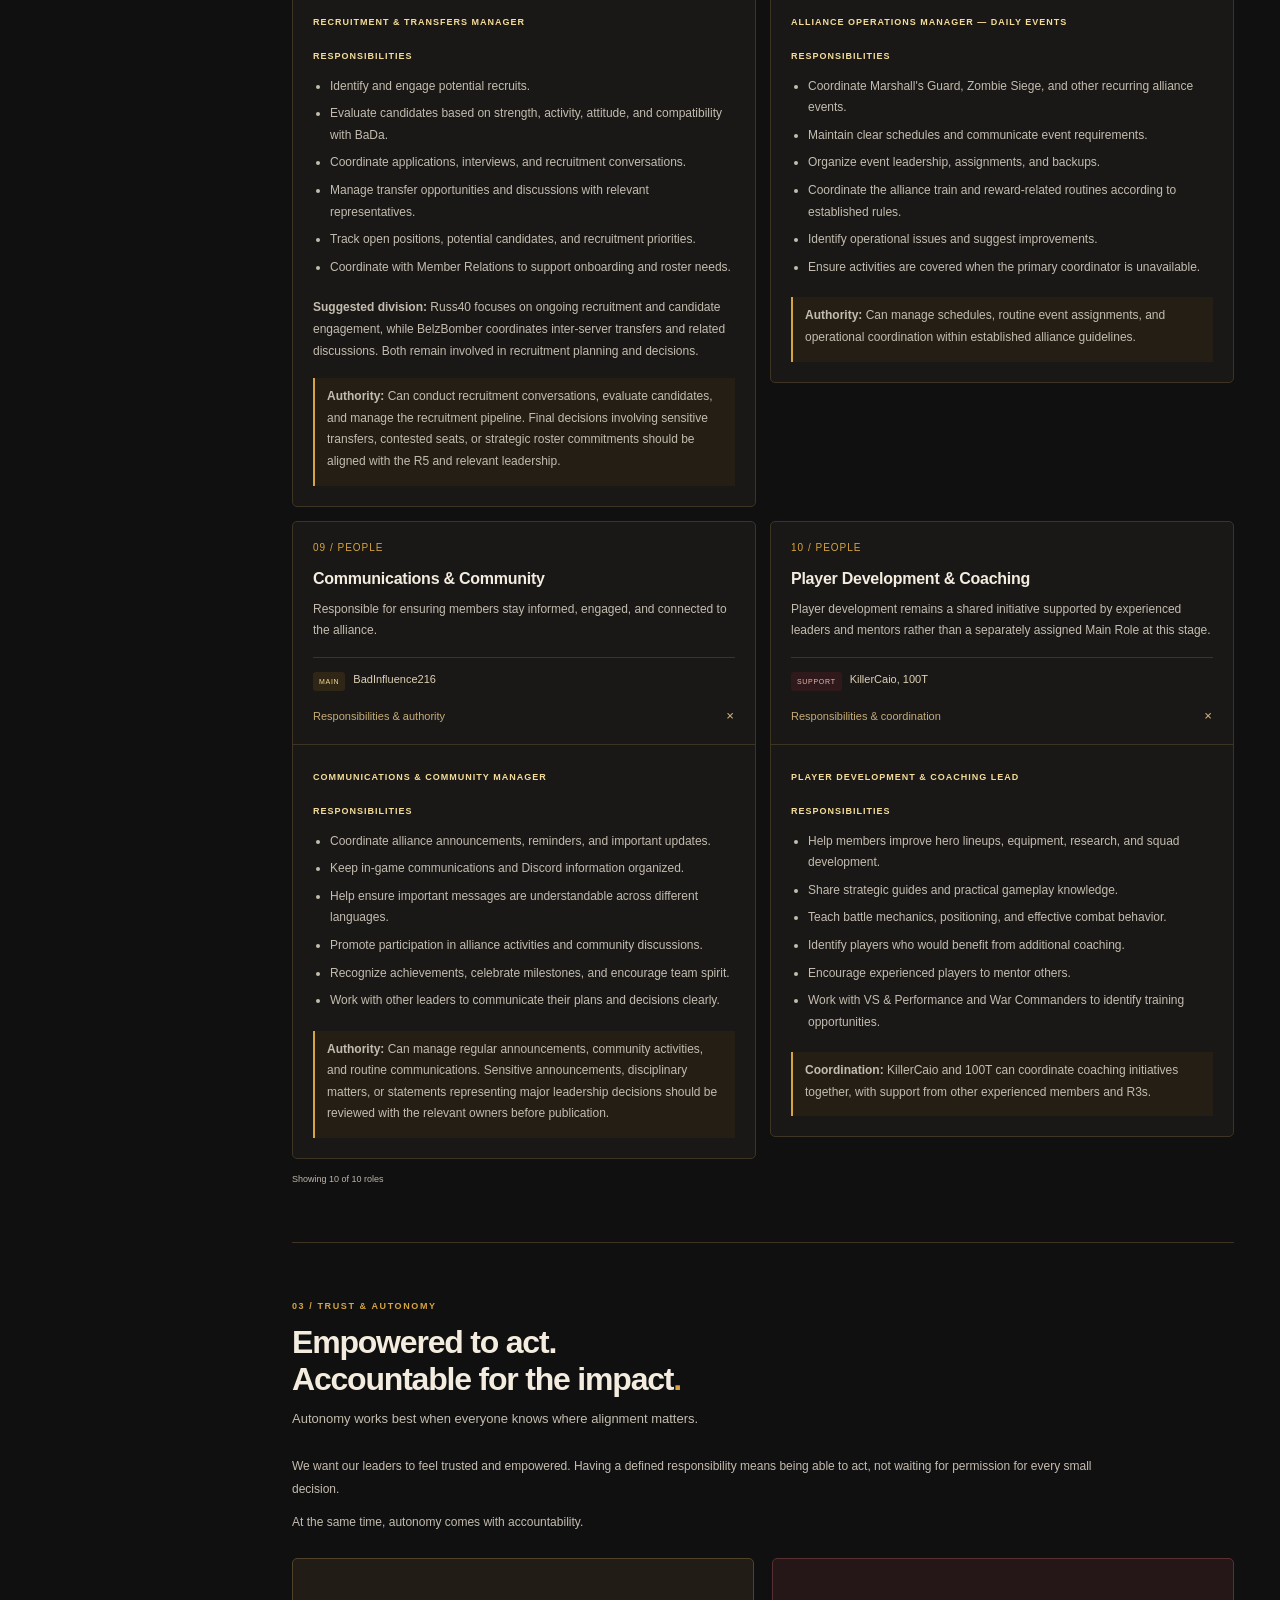
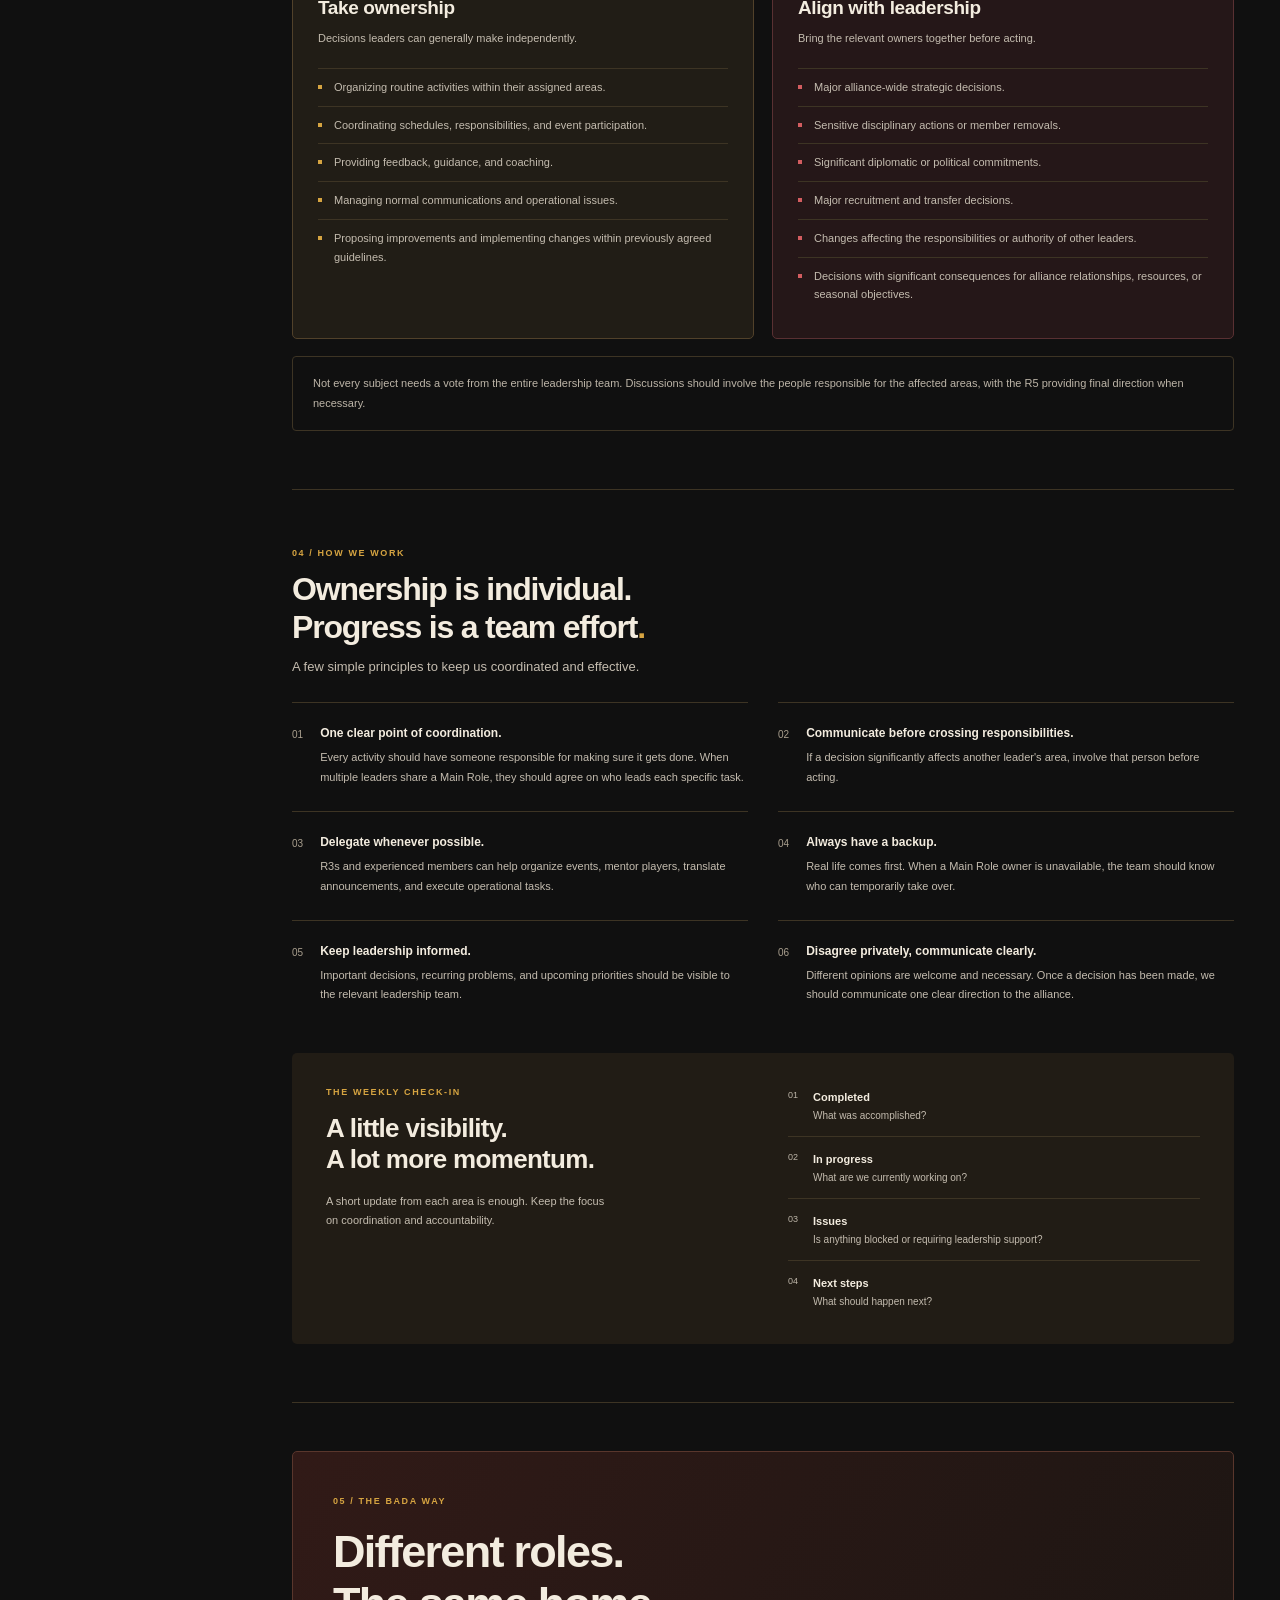
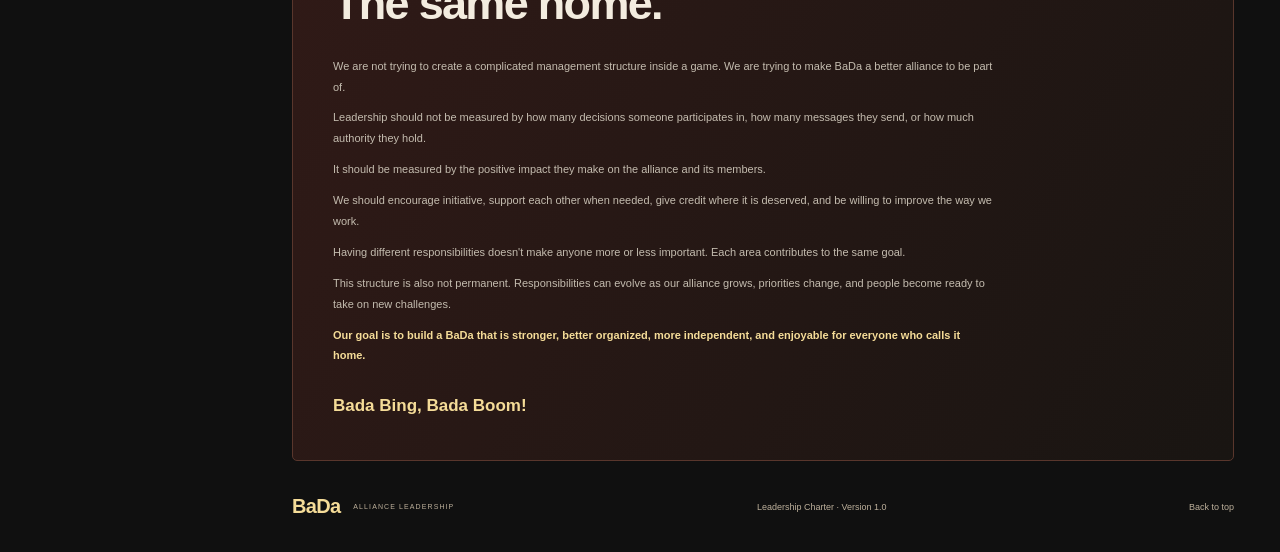
==== commit d99535a8: "Apply BaDa crowned lion identity and multilingual leadership Use black, gold and crimson branding ac" ====
--- a/leadership/index.html
+++ b/leadership/index.html
@@ -3,59 +3,63 @@
 <head>
   <meta charset="utf-8">
   <meta name="viewport" content="width=device-width, initial-scale=1">
-  <meta name="theme-color" content="#ee642e">
+  <meta name="theme-color" content="#101010">
   <meta name="description" content="BaDa leadership charter. Find your leaders, understand responsibilities, and make clear decisions together.">
   <title>BaDa — Leadership & Responsibilities</title>
   <link rel="stylesheet" href="../styles.css">
   <link rel="stylesheet" href="../hub.css">
+  <link rel="stylesheet" href="../brand.css">
+  <link rel="icon" type="image/png" href="../assets/brand/bada-lion.png">
+  <script src="../language.js" defer></script>
   <script src="../charter.js" defer></script>
+  <script src="../leadership-i18n.js" defer></script>
   <script src="../app.js" defer></script>
 </head>
 <body>
   <a class="skip-link" href="#main">Skip to content</a>
   <aside class="sidebar">
-    <a class="brand" href="../index.html" aria-label="BaDa home"><span class="brand-mark">B<span>↗</span></span><span>BaDa<span class="brand-caption">ALLIANCE COMMAND</span></span></a>
-    <div class="site-nav" aria-label="Site navigation"><a href="../index.html">Home <span>↗</span></a><a href="../rules/index.html">Alliance rules <span>↗</span></a><a href="index.html" aria-current="page">Leadership <span>↗</span></a></div><div class="sidebar-label">LEADERSHIP HANDBOOK</div>
+    <a class="brand" href="../index.html" aria-label="BaDa home"><img class="brand-logo" src="../assets/brand/bada-lion.png" alt="" width="56" height="56"><span>BaDa<span class="brand-caption">ALLIANCE COMMAND</span></span></a>
+    <div class="site-nav" aria-label="Site navigation"><a href="../index.html">Home </a><a href="../rules/index.html">Alliance rules </a><a href="index.html" aria-current="page">Leadership </a></div><div class="sidebar-label">LEADERSHIP HANDBOOK</div>
     <nav aria-label="Main navigation">
-      <a class="nav-link active" href="#overview"><span class="nav-icon">◈</span> Overview <span class="nav-arrow">↗</span></a>
-      <a class="nav-link" href="#team"><span class="nav-icon">♧</span> Leadership team <span class="nav-count">09</span></a>
-      <a class="nav-link" href="#roles"><span class="nav-icon">▦</span> Roles & responsibilities <span class="nav-count">10</span></a>
-      <a class="nav-link" href="#decisions"><span class="nav-icon">◇</span> Decision-making</a>
-      <a class="nav-link" href="#collaboration"><span class="nav-icon">⇄</span> Working together</a>
-      <a class="nav-link" href="#culture"><span class="nav-icon">✳</span> Our culture</a>
+      <a class="nav-link active" href="#overview"> Overview </a>
+      <a class="nav-link" href="#team"> Leadership team <span class="nav-count">09</span></a>
+      <a class="nav-link" href="#roles"> Roles & responsibilities <span class="nav-count">10</span></a>
+      <a class="nav-link" href="#decisions"> Decision-making</a>
+      <a class="nav-link" href="#collaboration"> Working together</a>
+      <a class="nav-link" href="#culture"> Our culture</a>
     </nav>
-    <div class="sidebar-note"><span class="small-cross">✳</span><p>Different responsibilities.<br>One shared mission.</p><span>STRONGER, TOGETHER.</span></div>
+    <div class="sidebar-note"><p>Different responsibilities.<br>One shared mission.</p><span>STRONGER, TOGETHER.</span></div>
     <div class="sidebar-footer"><span class="status-dot"></span> Leadership Charter <b>v1.0</b></div>
   </aside>
   <div class="workspace">
-    <header class="topbar"><div><a href="../index.html">BaDa</a> <span>/</span> Alliance leadership <span class="language-note">ENGLISH</span></div><button class="print-button" id="print-button" type="button"><span aria-hidden="true">↗</span> Print charter</button></header>
+    <header class="topbar"><div><a href="../index.html">BaDa</a> <span>/</span> Alliance leadership</div><div class="leadership-controls"><div class="language-control"><label for="leadership-language">Language</label><select id="leadership-language"><option value="en">English</option><option value="pt">Português</option><option value="es">Español</option><option value="ko">한국어</option><option value="vi">Tiếng Việt</option><option value="de">Deutsch</option></select></div><button class="print-button" id="print-button" type="button">Print charter</button></div></header>
     <main id="main">
       <section id="overview" class="section overview">
         <div class="eyebrow"><span class="status-dot"></span> THE BADA LEADERSHIP CHARTER <span class="version">VERSION 1.0</span></div>
-        <div class="hero"><div><h1>Clear roles.<br><span>Stronger alliance.</span></h1><p>A shared playbook for the people moving BaDa forward.<br class="desktop-break"> Know who owns what, how we decide, and how we win together.</p><a class="primary-button" href="#roles">Explore responsibilities <span>↗</span></a></div><div class="hero-art" aria-hidden="true"><div class="orbit orbit-one"></div><div class="orbit orbit-two"></div><span class="art-label">BUILT ON<br>SHARED PURPOSE</span><div class="star">✳</div><span class="art-bottom">BADA BING, BADA BOOM. ↗</span></div></div>
-        <div class="stats"><a href="#team"><strong>09</strong><div>R4 leaders<span>A team with clear ownership</span></div><span>↗</span></a><a href="#roles"><strong>10</strong><div>Leadership roles<span>Every area, accounted for</span></div><span>↗</span></a><a href="#culture"><strong>01</strong><div>Shared mission<span>A stronger BaDa for everyone</span></div><span>↗</span></a></div>
-        <div class="purpose-banner"><span>THE COMMITMENT</span><p>Being an R4 is more than a title.<br><strong>It is a commitment to the alliance and its members.</strong></p><span class="banner-star" aria-hidden="true">✳</span></div>
+        <div class="hero"><div><h1>Clear roles.<br><span>Stronger alliance.</span></h1><p>A shared playbook for the people moving BaDa forward.<br class="desktop-break"> Know who owns what, how we decide, and how we win together.</p><a class="primary-button" href="#roles">Explore responsibilities </a></div><div class="hero-art"><img class="hero-crest" src="../assets/brand/bada-crest.png" alt="BaDa — Bada Bing Bada Boom" width="1254" height="1254" fetchpriority="high"></div></div>
+        <div class="stats"><a href="#team"><strong>09</strong><div>leaders<span>A team with clear ownership</span></div></a><a href="#roles"><strong>10</strong><div>Leadership roles<span>Every area, accounted for</span></div></a><a href="#culture"><strong>01</strong><div>Shared mission<span>A stronger BaDa for everyone</span></div></a></div>
+        <div class="purpose-banner"><span>THE COMMITMENT</span><p>Being a leader is more than a title.<br><strong>It is a commitment to the alliance and its members.</strong></p></div>
         <details class="purpose-details"><summary>Why this structure exists <span>+</span></summary><div id="purpose-content" class="prose"></div></details>
       </section>
 
-      <section id="team" class="section"><div class="section-heading"><div><span class="eyebrow">01 / THE PEOPLE</span><h2>Leadership team<span class="heading-dot">.</span></h2><p>Nine leaders. Complementary strengths. Shared accountability.</p></div><span class="section-tag">R4 ROSTER</span></div>
+      <section id="team" class="section"><div class="section-heading"><div><span class="eyebrow">01 / THE PEOPLE</span><h2>Leadership team<span class="heading-dot">.</span></h2><p>Nine leaders. Complementary strengths. Shared accountability.</p></div><span class="section-tag">LEADERSHIP ROSTER</span></div>
         <div class="ownership-guide"><div><span class="role-badge main-badge">MAIN</span><p><strong>Own the outcome.</strong> Plan, decide, delegate, and follow through.</p></div><div><span class="role-badge support-badge">SUPPORT</span><p><strong>Make it happen, together.</strong> Collaborate, execute, and step in.</p></div></div>
         <div class="team-table-wrap"><table class="team-table"><thead><tr><th>LEADER</th><th>MAIN RESPONSIBILITIES</th><th>SUPPORT</th></tr></thead><tbody id="team-body"></tbody></table></div>
         <details class="purpose-details"><summary>Main vs. support: how ownership works <span>+</span></summary><div id="ownership-content" class="prose"></div></details>
       </section>
 
       <section id="roles" class="section"><div class="section-heading"><div><span class="eyebrow">02 / THE RESPONSIBILITIES</span><h2>Every role has a purpose<span class="heading-dot">.</span></h2><p>Find the right owner. Understand the scope. Get things moving.</p></div></div>
-        <div class="role-toolbar"><label class="search-box"><span aria-hidden="true">⌕</span><input id="role-search" type="search" placeholder="Search a role, leader, or responsibility…" aria-label="Search roles, leaders and responsibilities"><kbd>/</kbd></label><button id="expand-all" class="subtle-button" type="button">Expand all <span>+</span></button></div>
+        <div class="role-toolbar"><label class="search-box"><span class="search-symbol" aria-hidden="true"></span><input id="role-search" type="search" placeholder="Search a role, leader, or responsibility…" aria-label="Search roles, leaders and responsibilities"><kbd>/</kbd></label><button id="expand-all" class="subtle-button" type="button">Expand all <span>+</span></button></div>
         <div class="filters" aria-label="Filter roles"><button class="filter active" data-filter="all" aria-pressed="true">All roles <span>10</span></button><button class="filter" data-filter="strategy" aria-pressed="false">Strategy & combat</button><button class="filter" data-filter="people" aria-pressed="false">People & community</button><button class="filter" data-filter="operations" aria-pressed="false">Events & operations</button></div>
         <div id="role-grid" class="role-grid"></div><p id="empty-state" class="empty-state" hidden>No matching roles. Try another search or select “All roles”.</p><p id="results-count" class="results-count" aria-live="polite"></p>
       </section>
 
-      <section id="decisions" class="section"><div class="section-heading"><div><span class="eyebrow">03 / TRUST & AUTONOMY</span><h2>Empowered to act.<br>Accountable for the impact<span class="heading-dot">.</span></h2><p>Autonomy works best when everyone knows where alignment matters.</p></div></div><div id="decisions-intro" class="prose"></div><div class="decision-grid"><article class="decision-card independent"><span class="decision-icon">↗</span><h3>Take ownership</h3><p>Decisions R4s can generally make independently.</p><ul id="independent-list"></ul></article><article class="decision-card aligned"><span class="decision-icon">⇄</span><h3>Align with leadership</h3><p>Bring the relevant owners together before acting.</p><ul id="aligned-list"></ul></article></div><p id="decision-note" class="decision-note"></p></section>
+      <section id="decisions" class="section"><div class="section-heading"><div><span class="eyebrow">03 / TRUST & AUTONOMY</span><h2>Empowered to act.<br>Accountable for the impact<span class="heading-dot">.</span></h2><p>Autonomy works best when everyone knows where alignment matters.</p></div></div><div id="decisions-intro" class="prose"></div><div class="decision-grid"><article class="decision-card independent"><h3>Take ownership</h3><p>Decisions leaders can generally make independently.</p><ul id="independent-list"></ul></article><article class="decision-card aligned"><h3>Align with leadership</h3><p>Bring the relevant owners together before acting.</p><ul id="aligned-list"></ul></article></div><p id="decision-note" class="decision-note"></p></section>
 
       <section id="collaboration" class="section"><div class="section-heading"><div><span class="eyebrow">04 / HOW WE WORK</span><h2>Ownership is individual.<br>Progress is a team effort<span class="heading-dot">.</span></h2><p>A few simple principles to keep us coordinated and effective.</p></div></div><div id="principles" class="principles"></div><div class="checkin"><div><span class="eyebrow">THE WEEKLY CHECK-IN</span><h3>A little visibility.<br>A lot more momentum.</h3><p>A short update from each area is enough. Keep the focus on coordination and accountability.</p></div><ol><li><span>01</span><div><strong>Completed</strong><p>What was accomplished?</p></div></li><li><span>02</span><div><strong>In progress</strong><p>What are we currently working on?</p></div></li><li><span>03</span><div><strong>Issues</strong><p>Is anything blocked or requiring leadership support?</p></div></li><li><span>04</span><div><strong>Next steps</strong><p>What should happen next?</p></div></li></ol></div></section>
 
-      <section id="culture" class="section culture"><div class="culture-symbol" aria-hidden="true">✳</div><span class="eyebrow">05 / THE BADA WAY</span><h2>Different roles.<br>The same home.</h2><div id="culture-content" class="prose"></div><div class="culture-signoff">Bada Bing, Bada Boom! <span>↗</span></div></section>
-      <footer class="page-footer"><a href="#overview" class="footer-brand">BaDa<span>ALLIANCE LEADERSHIP</span></a><span>Leadership Charter · Version 1.0</span><a href="#overview">Back to top ↑</a></footer>
+      <section id="culture" class="section culture"><span class="eyebrow">05 / THE BADA WAY</span><h2>Different roles.<br>The same home.</h2><div id="culture-content" class="prose"></div><div class="culture-signoff">Bada Bing, Bada Boom! </div></section>
+      <footer class="page-footer"><a href="#overview" class="footer-brand">BaDa<span>ALLIANCE LEADERSHIP</span></a><span>Leadership Charter · Version 1.0</span><a href="#overview">Back to top </a></footer>
     </main>
   </div>
 </body>
--- a/styles.css
+++ b/styles.css
@@ -1,5 +1,5 @@
 @charset "UTF-8";
-:root{--paper:#f7f7f2;--ink:#252721;--muted:#777a70;--line:#e1e3d9;--accent:#e95f2c;--green:#4e6450;--sidebar:246px}*{box-sizing:border-box}html{scroll-behavior:smooth;scroll-padding-top:90px}body{margin:0;background:var(--paper);color:var(--ink);font-family:"Segoe UI",Arial,sans-serif;font-size:14px;-webkit-font-smoothing:antialiased}a{color:inherit;text-decoration:none}button,input{font:inherit}button,a,input,summary{-webkit-tap-highlight-color:transparent}button{cursor:pointer}button:focus-visible,a:focus-visible,input:focus-visible,summary:focus-visible{outline:3px solid var(--accent);outline-offset:4px}.skip-link{position:fixed;top:-60px;left:20px;z-index:20;padding:12px;background:var(--ink);color:white}.skip-link:focus{top:10px}.sidebar{position:fixed;inset:0 auto 0 0;width:var(--sidebar);background:#eff0e9;border-right:1px solid var(--line);padding:35px 19px 20px;display:flex;flex-direction:column;z-index:5}.brand{display:flex;gap:12px;align-items:center;padding:0 12px;font-size:29px;font-weight:750;letter-spacing:-1.3px}.brand-mark{background:var(--ink);color:var(--paper);width:43px;height:47px;display:grid;place-content:center;font-size:32px;position:relative;border-radius:4px}.brand-mark>span{position:absolute;color:#f18a58;font-size:20px;right:1px;top:0}.brand-caption{display:block;font-size:8px;letter-spacing:1.6px;margin-top:2px;color:var(--muted);font-weight:650}.sidebar-label{font-size:9px;font-weight:650;letter-spacing:1.5px;color:#919488;margin:53px 12px 17px}.nav-link{display:flex;align-items:center;gap:10px;padding:13px 11px;color:#666b5f;margin:4px 0;font-size:12px;border-radius:5px;min-height:43px}.nav-link:hover{background:#e6e8df}.nav-link.active{background:#e3e7db;color:#354433;font-weight:650}.nav-icon{font-size:18px;width:20px;text-align:center;font-weight:400}.nav-count,.nav-arrow{margin-left:auto;font-size:10px}.nav-count{background:#e6e8df;border:1px solid #d7dbce;border-radius:4px;padding:1px 4px;color:#74816c}.sidebar-note{margin-top:auto;padding:44px 12px 30px}.small-cross{font-size:37px;color:#7d8b70}.sidebar-note p{font-weight:600;font-size:14px;line-height:1.6}.sidebar-note>span:last-child{font-size:8px;letter-spacing:1.7px;color:#8b9181}.sidebar-footer{font-size:9px;color:#777d70;border-top:1px solid #d9ddcf;padding:21px 9px 0;display:flex;align-items:center;gap:7px}.sidebar-footer b{font-size:9px;margin-left:auto;font-weight:500}.status-dot{display:inline-block;flex-shrink:0;width:6px;height:6px;background:#718564;border-radius:50%}.workspace{margin-left:var(--sidebar)}.topbar{height:72px;border-bottom:1px solid var(--line);padding:0 46px;display:flex;align-items:center;justify-content:space-between;color:#60655a;font-size:11px;background:var(--paper)}.topbar>div>span{color:#babeb0;margin:0 13px}.print-button{border:1px solid #d8dbd0;background:transparent;border-radius:5px;padding:9px 13px;color:#4e5448;font-size:11px}.print-button span{margin-right:8px}main{max-width:1420px;margin:auto;padding:0 46px}.section{padding:58px 0;border-bottom:1px solid var(--line);scroll-margin-top:20px}.overview{padding-top:35px;padding-bottom:24px}.eyebrow{font-size:9px;letter-spacing:1.6px;font-weight:700;color:var(--green);display:flex;align-items:center;gap:8px}.version{font-size:8px;font-weight:500;color:#8a8d80;border:1px solid var(--line);border-radius:3px;padding:4px 6px;letter-spacing:.8px;margin-left:5px}.hero{display:grid;grid-template-columns:1.5fr 1fr;align-items:center;gap:20px;margin:31px 0 34px}h1{font-size:clamp(42px,4.35vw,68px);font-weight:650;letter-spacing:-3px;line-height:1.06;margin:0 0 24px}h1>span{color:var(--accent)}.hero p{color:#777b6d;line-height:1.8;font-size:12px;margin:0 0 26px}.primary-button{display:inline-flex;align-items:center;gap:33px;background:var(--ink);color:#f8f9f1;padding:13px 17px;border-radius:4px;font-size:11px}.primary-button:hover{background:var(--accent)}.primary-button span{font-size:17px}.hero-art{position:relative;align-self:stretch;min-height:260px;overflow:hidden;display:grid;place-items:center;background:#eceee4;border:1px solid #e3e6d9;border-radius:5px}.orbit{position:absolute;left:50%;top:50%;width:240px;height:240px;border:1px solid #d7dccb;border-radius:50%;transform:translate(-50%,-50%)}.orbit-two{width:340px;height:340px}.hero-art:after,.hero-art:before{content:"";position:absolute;width:1px;height:100%;background:#dce0d2;transform:rotate(45deg)}.hero-art:after{transform:rotate(-45deg)}.star{font-size:200px;line-height:1;color:var(--accent);z-index:1;transform:rotate(-12deg);text-shadow:9px 9px 0 #d8dbcc}.art-label{position:absolute;left:16px;top:17px;font-size:7px;line-height:1.5;letter-spacing:1.6px;color:#808773}.art-bottom{position:absolute;bottom:16px;right:15px;font-size:7px;letter-spacing:1.4px;color:#7b826d;z-index:2}.stats{display:grid;grid-template-columns:repeat(3,1fr);border:1px solid var(--line);border-radius:5px;background:#fafbf6}.stats>a{padding:21px 20px;display:flex;align-items:center;gap:15px}.stats>a+a{border-left:1px solid var(--line)}.stats strong{font-size:34px;letter-spacing:-1.8px;font-weight:500}.stats a>div{font-size:11px;font-weight:650}.stats a>div>span{display:block;font-size:9px;color:#8a8e80;font-weight:400;margin-top:5px}.stats a>span{margin-left:auto;color:#86917a}.purpose-banner{display:flex;align-items:center;gap:23px;margin-top:22px;padding:22px 24px;background:#e9ecdf;border-radius:4px;border-left:3px solid #899b76}.purpose-banner>span:first-child{font-size:8px;letter-spacing:1.5px;color:#6a795e;font-weight:700;min-width:100px}.purpose-banner p{font-size:11px;line-height:1.8;margin:0;color:#6c7462}.purpose-banner strong{color:#424c39;font-weight:600}.banner-star{font-size:38px;color:#78896a;margin-left:auto}.purpose-details{margin-top:14px}.purpose-details summary{display:flex;justify-content:space-between;font-size:11px;color:#6d7563;padding:10px 0;cursor:pointer;list-style:none}.purpose-details summary::-webkit-details-marker{display:none}.purpose-details[open] summary>span{transform:rotate(45deg)}.prose{font-size:12px;line-height:1.9;color:#73796b;max-width:850px}.prose strong{color:#414a38;font-weight:600}.prose p{margin:10px 0}.section-heading{display:flex;align-items:center;justify-content:space-between;gap:20px;margin-bottom:25px}h2{font-size:32px;line-height:1.16;font-weight:600;letter-spacing:-1.2px;margin:13px 0 11px}.heading-dot{color:var(--accent)}.section-heading p{font-size:12px;color:#858a7a;line-height:1.6;margin:0}.section-tag{font-size:8px;letter-spacing:1.5px;border:1px solid var(--line);padding:8px 10px;border-radius:4px;color:#7b836e}.ownership-guide{display:grid;grid-template-columns:1fr 1fr;border:1px solid var(--line);border-radius:5px;padding:16px 18px;gap:20px;margin-bottom:19px}.ownership-guide>div{display:flex;align-items:flex-start;gap:11px}.ownership-guide p{font-size:10px;line-height:1.7;color:#818774;margin:0}.ownership-guide strong{font-weight:600;color:#515b43}.role-badge{display:inline-flex;align-items:center;font-size:7px;letter-spacing:.7px;padding:4px 6px;border-radius:3px;white-space:nowrap}.main-badge{background:#e8eddf;color:#5c7046}.support-badge{background:#f2ece2;color:#9a8053}.team-table-wrap{overflow-x:auto}.team-table{width:100%;border-collapse:collapse;text-align:left}.team-table th{font-size:8px;letter-spacing:1.3px;color:#90967f;font-weight:500;padding:13px 10px;border-bottom:1px solid #d5dacb}.team-table td{padding:17px 10px;border-bottom:1px solid var(--line);font-size:10px;color:#77806a;line-height:1.8}.team-table th:first-child{width:25%}.team-table th:nth-child(2){width:43%}.leader-button{display:flex;gap:12px;align-items:center;background:none;border:0;padding:0;text-align:left;white-space:nowrap;color:#35412d;font-size:11px;font-weight:600}.leader-button:hover .leader-name{text-decoration:underline;text-underline-offset:4px}.avatar{display:grid;place-items:center;background:#e7eadf;color:#687a53;width:32px;height:32px;border:1px solid #dde2d2;border-radius:50%;font-size:10px;font-weight:600}.avatar.tone-1{background:#f1e6df;color:#ad7556;border-color:#e8d9cc}.avatar.tone-2{background:#e1e8e9;color:#657c83;border-color:#d3dde0}.table-role{display:block}.table-role:hover{color:var(--accent)}.role-toolbar{display:flex;gap:15px;align-items:center}.search-box{display:flex;align-items:center;gap:10px;flex:1;background:#fcfcf8;border:1px solid #dce0d1;border-radius:5px;padding:0 13px}.search-box>span{font-size:23px;color:#7d8871}.search-box input{width:100%;border:0;background:transparent;padding:13px 0;font-size:11px;color:var(--ink);min-width:0}.search-box input:focus{outline:none}.search-box:focus-within{outline:2px solid var(--accent);outline-offset:2px}kbd{border:1px solid #dfe3d6;border-radius:3px;padding:1px 5px;font-size:10px;color:#8c947f}.subtle-button{background:transparent;border:1px solid #dce0d1;border-radius:4px;padding:12px 14px;font-size:10px;color:#6f7b61;white-space:nowrap}.subtle-button span{margin-left:9px}.filters{display:flex;gap:7px;flex-wrap:wrap;margin:15px 0 22px}.filter{background:transparent;border:1px solid transparent;border-radius:4px;padding:8px 11px;font-size:10px;color:#818977}.filter.active{background:#e4e9dc;border-color:#d5ddc9;color:#4d6140}.filter span{margin-left:7px;font-size:9px}.role-grid{display:grid;grid-template-columns:1fr 1fr;gap:14px;align-items:start}.role-card{background:#fcfcf8;border:1px solid var(--line);border-radius:5px;overflow:hidden;transition:border-color .2s}.role-card:hover{border-color:#abb99b}.role-card summary{cursor:pointer;list-style:none;padding:20px}.role-card summary::-webkit-details-marker{display:none}.card-top{display:flex;justify-content:space-between;align-items:center}.role-icon{font-size:22px;color:#6f845a;width:37px;height:37px;display:grid;place-items:center;border-radius:5px;background:#eef1e7}.role-card.strategy .role-icon{color:#c46a43;background:#f5ede5}.card-number{color:#a0a68f;font-size:9px;letter-spacing:1px}.role-card h3{font-size:14px;line-height:1.4;letter-spacing:-.25px;font-weight:600;margin:15px 0 9px}.role-description{font-size:11px;line-height:1.75;color:#828a76;margin:0;min-height:56px}.card-owners{margin-top:16px;border-top:1px solid #e9ebdf;padding-top:13px;display:flex;gap:8px;align-items:flex-start;font-size:10px;color:#647652;line-height:1.6}.card-owners .role-badge{margin-top:1px}.card-open{display:flex;align-items:center;justify-content:space-between;font-size:9px;color:#8b927f;margin-top:16px}.card-open span:last-child{font-size:15px}.role-card[open] .card-open span:last-child{transform:rotate(45deg)}.role-body{border-top:1px solid var(--line);padding:6px 20px 20px;font-size:11px;line-height:1.8;color:#737e66}.role-body h4{font-size:9px;letter-spacing:1px;text-transform:uppercase;color:#4e6040;margin:18px 0 8px}.role-body ul{padding-left:17px;margin:0}.role-body li{padding:3px 0}.authority-box{border-left:2px solid #b5c3a4;padding:1px 12px;background:#f1f4e9;margin-top:16px}.authority-box h4{margin-top:12px}.authority-box p{margin:7px 0 12px}.role-body>p{margin-top:16px}.results-count{font-size:9px;color:#939a86;margin:15px 0 0}.empty-state{padding:30px;border:1px dashed #cbd3bf;text-align:center;color:#717d61;font-size:12px}.decision-grid{display:grid;grid-template-columns:1fr 1fr;gap:18px;margin-top:25px}.decision-card{border:1px solid #dce2d0;border-radius:5px;padding:25px;background:#edf1e5}.decision-card.aligned{background:#f3eee5;border-color:#e7ddcc}.decision-icon{font-size:27px;color:#657b50}.aligned .decision-icon{color:#ac8659}.decision-card h3{font-size:19px;letter-spacing:-.4px;margin:13px 0 7px;font-weight:600}.decision-card p{font-size:11px;color:#838a76;line-height:1.6}.decision-card ul{list-style:none;padding:0;margin:20px 0 0}.decision-card li{font-size:11px;line-height:1.7;padding:9px 0 9px 20px;border-top:1px solid #dfe4d5;position:relative;color:#6a755e}.decision-card li:before{content:"↗";position:absolute;left:0;color:#82956e}.aligned li{border-color:#e7dfd2;color:#86775f}.aligned li:before{content:"↔";color:#b7966e}.decision-note{font-size:11px;color:#78836b;line-height:1.8;padding:17px 20px;border:1px solid var(--line);border-radius:4px;margin:17px 0 0}.principles{display:grid;grid-template-columns:1fr 1fr;gap:0 30px}.principle{display:flex;gap:17px;padding:23px 0;border-top:1px solid var(--line)}.principle>span{font-size:10px;color:#9aa58c;padding-top:3px}.principle h3{font-size:12px;font-weight:600;margin:0 0 8px}.principle p{font-size:11px;color:#858e78;line-height:1.8;margin:0}.checkin{display:grid;grid-template-columns:1fr 1fr;gap:50px;margin-top:25px;background:#e9eddf;border-radius:5px;padding:34px}.checkin h3{font-size:26px;letter-spacing:-.7px;line-height:1.2;font-weight:600;margin:16px 0}.checkin>div>p{font-size:11px;color:#7b866e;line-height:1.8;max-width:290px}.checkin ol{list-style:none;padding:0;margin:0}.checkin li{display:flex;gap:15px;padding:12px 0;border-bottom:1px solid #d9e0cc}.checkin li:first-child{padding-top:0}.checkin li:last-child{border:0;padding-bottom:0}.checkin li>span{font-size:9px;color:#8b9b77;margin-top:3px}.checkin li strong{font-size:11px;font-weight:600}.checkin li p{font-size:10px;margin:4px 0 0;color:#7d896f;line-height:1.6}.culture{position:relative;padding:44px 40px;background:#292f24;border-radius:5px;color:#f0f2e7;margin-top:48px;overflow:hidden;border:0}.culture .eyebrow{color:#acb99b}.culture h2{font-size:45px;letter-spacing:-1.7px;margin:20px 0 25px}.culture .prose{color:#b7c0ac;max-width:660px;position:relative;z-index:1;font-size:11px}.culture .prose strong{color:#e1e8d8}.culture-symbol{position:absolute;top:15px;right:20px;font-size:230px;color:#424c36;line-height:1;transform:rotate(-12deg)}.culture-signoff{font-size:17px;font-weight:600;color:#e5ad82;margin-top:30px;position:relative;z-index:1}.culture-signoff span{margin-left:10px}.page-footer{display:flex;align-items:center;justify-content:space-between;gap:20px;padding:34px 0;color:#8b957e;font-size:9px}.footer-brand{font-size:20px;color:#525f44;font-weight:700;display:flex;align-items:center;gap:13px;letter-spacing:-.7px}.footer-brand span{font-size:7px;letter-spacing:1.1px;font-weight:500;color:#8b957e}[hidden]{display:none!important}
+:root{--paper:#101010;--ink:#f3ecdf;--muted:#bdb5a8;--line:#3d3424;--accent:#d6a441;--green:#d6a441;--sidebar:246px}*{box-sizing:border-box}html{scroll-behavior:smooth;scroll-padding-top:90px}body{margin:0;background:var(--paper);color:var(--ink);font-family:"Segoe UI",Arial,sans-serif;font-size:14px;-webkit-font-smoothing:antialiased}a{color:inherit;text-decoration:none}button,input{font:inherit}button,a,input,summary{-webkit-tap-highlight-color:transparent}button{cursor:pointer}button:focus-visible,a:focus-visible,input:focus-visible,summary:focus-visible{outline:3px solid var(--accent);outline-offset:4px}.skip-link{position:fixed;top:-60px;left:20px;z-index:20;padding:12px;background:var(--ink);color:white}.skip-link:focus{top:10px}.sidebar{position:fixed;inset:0 auto 0 0;width:var(--sidebar);background:#211e19;border-right:1px solid var(--line);padding:35px 19px 20px;display:flex;flex-direction:column;z-index:5}.brand{display:flex;gap:12px;align-items:center;padding:0 12px;font-size:29px;font-weight:750;letter-spacing:-1.3px}.brand-mark{background:var(--ink);color:var(--paper);width:43px;height:47px;display:grid;place-content:center;font-size:32px;position:relative;border-radius:4px}.brand-mark>span{position:absolute;color:#d6a441;font-size:20px;right:1px;top:0}.brand-caption{display:block;font-size:8px;letter-spacing:1.6px;margin-top:2px;color:var(--muted);font-weight:650}.sidebar-label{font-size:9px;font-weight:650;letter-spacing:1.5px;color:#bdb5a8;margin:53px 12px 17px}.nav-link{display:flex;align-items:center;gap:10px;padding:13px 11px;color:#bdb5a8;margin:4px 0;font-size:12px;border-radius:5px;min-height:43px}.nav-link:hover{background:#211e19}.nav-link.active{background:#211e19;color:#f5ead2;font-weight:650}.nav-icon{font-size:18px;width:20px;text-align:center;font-weight:400}.nav-count,.nav-arrow{margin-left:auto;font-size:10px}.nav-count{background:#211e19;border:1px solid #3d3424;border-radius:4px;padding:1px 4px;color:#bdb5a8}.sidebar-note{margin-top:auto;padding:44px 12px 30px}.small-cross{font-size:37px;color:#bdb5a8}.sidebar-note p{font-weight:600;font-size:14px;line-height:1.6}.sidebar-note>span:last-child{font-size:8px;letter-spacing:1.7px;color:#bdb5a8}.sidebar-footer{font-size:9px;color:#bdb5a8;border-top:1px solid #3d3424;padding:21px 9px 0;display:flex;align-items:center;gap:7px}.sidebar-footer b{font-size:9px;margin-left:auto;font-weight:500}.status-dot{display:inline-block;flex-shrink:0;width:6px;height:6px;background:#291e17;border-radius:50%}.workspace{margin-left:var(--sidebar)}.topbar{height:72px;border-bottom:1px solid var(--line);padding:0 46px;display:flex;align-items:center;justify-content:space-between;color:#f5ead2;font-size:11px;background:var(--paper)}.topbar>div>span{color:#a99f8e;margin:0 13px}.print-button{border:1px solid #3d3424;background:transparent;border-radius:5px;padding:9px 13px;color:#f5ead2;font-size:11px}.print-button span{margin-right:8px}main{max-width:1420px;margin:auto;padding:0 46px}.section{padding:58px 0;border-bottom:1px solid var(--line);scroll-margin-top:20px}.overview{padding-top:35px;padding-bottom:24px}.eyebrow{font-size:9px;letter-spacing:1.6px;font-weight:700;color:var(--green);display:flex;align-items:center;gap:8px}.version{font-size:8px;font-weight:500;color:#bdb5a8;border:1px solid var(--line);border-radius:3px;padding:4px 6px;letter-spacing:.8px;margin-left:5px}.hero{display:grid;grid-template-columns:1.5fr 1fr;align-items:center;gap:20px;margin:31px 0 34px}h1{font-size:clamp(42px,4.35vw,68px);font-weight:650;letter-spacing:-3px;line-height:1.06;margin:0 0 24px}h1>span{color:var(--accent)}.hero p{color:#bdb5a8;line-height:1.8;font-size:12px;margin:0 0 26px}.primary-button{display:inline-flex;align-items:center;gap:33px;background:var(--ink);color:#a99f8e;padding:13px 17px;border-radius:4px;font-size:11px}.primary-button:hover{background:var(--accent)}.primary-button span{font-size:17px}.hero-art{position:relative;align-self:stretch;min-height:260px;overflow:hidden;display:grid;place-items:center;background:#211e19;border:1px solid #3d3424;border-radius:5px}.orbit{position:absolute;left:50%;top:50%;width:240px;height:240px;border:1px solid #3d3424;border-radius:50%;transform:translate(-50%,-50%)}.orbit-two{width:340px;height:340px}.hero-art:after,.hero-art:before{content:"";position:absolute;width:1px;height:100%;background:#291e17;transform:rotate(45deg)}.hero-art:after{transform:rotate(-45deg)}.star{font-size:200px;line-height:1;color:var(--accent);z-index:1;transform:rotate(-12deg);text-shadow:9px 9px 0 #d8dbcc}.art-label{position:absolute;left:16px;top:17px;font-size:7px;line-height:1.5;letter-spacing:1.6px;color:#bdb5a8}.art-bottom{position:absolute;bottom:16px;right:15px;font-size:7px;letter-spacing:1.4px;color:#bdb5a8;z-index:2}.stats{display:grid;grid-template-columns:repeat(3,1fr);border:1px solid var(--line);border-radius:5px;background:#191816}.stats>a{padding:21px 20px;display:flex;align-items:center;gap:15px}.stats>a+a{border-left:1px solid var(--line)}.stats strong{font-size:34px;letter-spacing:-1.8px;font-weight:500}.stats a>div{font-size:11px;font-weight:650}.stats a>div>span{display:block;font-size:9px;color:#bdb5a8;font-weight:400;margin-top:5px}.stats a>span{margin-left:auto;color:#bdb5a8}.purpose-banner{display:flex;align-items:center;gap:23px;margin-top:22px;padding:22px 24px;background:#211e19;border-radius:4px;border-left:3px solid #3d3424}.purpose-banner>span:first-child{font-size:8px;letter-spacing:1.5px;color:#bdb5a8;font-weight:700;min-width:100px}.purpose-banner p{font-size:11px;line-height:1.8;margin:0;color:#bdb5a8}.purpose-banner strong{color:#f5ead2;font-weight:600}.banner-star{font-size:38px;color:#bdb5a8;margin-left:auto}.purpose-details{margin-top:14px}.purpose-details summary{display:flex;justify-content:space-between;font-size:11px;color:#bdb5a8;padding:10px 0;cursor:pointer;list-style:none}.purpose-details summary::-webkit-details-marker{display:none}.purpose-details[open] summary>span{transform:rotate(45deg)}.prose{font-size:12px;line-height:1.9;color:#bdb5a8;max-width:850px}.prose strong{color:#f5ead2;font-weight:600}.prose p{margin:10px 0}.section-heading{display:flex;align-items:center;justify-content:space-between;gap:20px;margin-bottom:25px}h2{font-size:32px;line-height:1.16;font-weight:600;letter-spacing:-1.2px;margin:13px 0 11px}.heading-dot{color:var(--accent)}.section-heading p{font-size:12px;color:#bdb5a8;line-height:1.6;margin:0}.section-tag{font-size:8px;letter-spacing:1.5px;border:1px solid var(--line);padding:8px 10px;border-radius:4px;color:#bdb5a8}.ownership-guide{display:grid;grid-template-columns:1fr 1fr;border:1px solid var(--line);border-radius:5px;padding:16px 18px;gap:20px;margin-bottom:19px}.ownership-guide>div{display:flex;align-items:flex-start;gap:11px}.ownership-guide p{font-size:10px;line-height:1.7;color:#bdb5a8;margin:0}.ownership-guide strong{font-weight:600;color:#f5ead2}.role-badge{display:inline-flex;align-items:center;font-size:7px;letter-spacing:.7px;padding:4px 6px;border-radius:3px;white-space:nowrap}.main-badge{background:#211e19;color:#f5ead2}.support-badge{background:#211e19;color:#bdb5a8}.team-table-wrap{overflow-x:auto}.team-table{width:100%;border-collapse:collapse;text-align:left}.team-table th{font-size:8px;letter-spacing:1.3px;color:#bdb5a8;font-weight:500;padding:13px 10px;border-bottom:1px solid #3d3424}.team-table td{padding:17px 10px;border-bottom:1px solid var(--line);font-size:10px;color:#bdb5a8;line-height:1.8}.team-table th:first-child{width:25%}.team-table th:nth-child(2){width:43%}.leader-button{display:flex;gap:12px;align-items:center;background:none;border:0;padding:0;text-align:left;white-space:nowrap;color:#f5ead2;font-size:11px;font-weight:600}.leader-button:hover .leader-name{text-decoration:underline;text-underline-offset:4px}.avatar{display:grid;place-items:center;background:#211e19;color:#bdb5a8;width:32px;height:32px;border:1px solid #3d3424;border-radius:50%;font-size:10px;font-weight:600}.avatar.tone-1{background:#211e19;color:#d6a441;border-color:#3d3424}.avatar.tone-2{background:#211e19;color:#bdb5a8;border-color:#3d3424}.table-role{display:block}.table-role:hover{color:var(--accent)}.role-toolbar{display:flex;gap:15px;align-items:center}.search-box{display:flex;align-items:center;gap:10px;flex:1;background:#191816;border:1px solid #3d3424;border-radius:5px;padding:0 13px}.search-box>span{font-size:23px;color:#bdb5a8}.search-box input{width:100%;border:0;background:transparent;padding:13px 0;font-size:11px;color:var(--ink);min-width:0}.search-box input:focus{outline:none}.search-box:focus-within{outline:2px solid var(--accent);outline-offset:2px}kbd{border:1px solid #3d3424;border-radius:3px;padding:1px 5px;font-size:10px;color:#bdb5a8}.subtle-button{background:transparent;border:1px solid #3d3424;border-radius:4px;padding:12px 14px;font-size:10px;color:#bdb5a8;white-space:nowrap}.subtle-button span{margin-left:9px}.filters{display:flex;gap:7px;flex-wrap:wrap;margin:15px 0 22px}.filter{background:transparent;border:1px solid transparent;border-radius:4px;padding:8px 11px;font-size:10px;color:#bdb5a8}.filter.active{background:#211e19;border-color:#3d3424;color:#f5ead2}.filter span{margin-left:7px;font-size:9px}.role-grid{display:grid;grid-template-columns:1fr 1fr;gap:14px;align-items:start}.role-card{background:#191816;border:1px solid var(--line);border-radius:5px;overflow:hidden;transition:border-color .2s}.role-card:hover{border-color:#3d3424}.role-card summary{cursor:pointer;list-style:none;padding:20px}.role-card summary::-webkit-details-marker{display:none}.card-top{display:flex;justify-content:space-between;align-items:center}.role-icon{font-size:22px;color:#bdb5a8;width:37px;height:37px;display:grid;place-items:center;border-radius:5px;background:#211e19}.role-card.strategy .role-icon{color:#d6a441;background:#211e19}.card-number{color:#a99f8e;font-size:9px;letter-spacing:1px}.role-card h3{font-size:14px;line-height:1.4;letter-spacing:-.25px;font-weight:600;margin:15px 0 9px}.role-description{font-size:11px;line-height:1.75;color:#bdb5a8;margin:0;min-height:56px}.card-owners{margin-top:16px;border-top:1px solid #3d3424;padding-top:13px;display:flex;gap:8px;align-items:flex-start;font-size:10px;color:#bdb5a8;line-height:1.6}.card-owners .role-badge{margin-top:1px}.card-open{display:flex;align-items:center;justify-content:space-between;font-size:9px;color:#bdb5a8;margin-top:16px}.card-open span:last-child{font-size:15px}.role-card[open] .card-open span:last-child{transform:rotate(45deg)}.role-body{border-top:1px solid var(--line);padding:6px 20px 20px;font-size:11px;line-height:1.8;color:#bdb5a8}.role-body h4{font-size:9px;letter-spacing:1px;text-transform:uppercase;color:#f5ead2;margin:18px 0 8px}.role-body ul{padding-left:17px;margin:0}.role-body li{padding:3px 0}.authority-box{border-left:2px solid #3d3424;padding:1px 12px;background:#211e19;margin-top:16px}.authority-box h4{margin-top:12px}.authority-box p{margin:7px 0 12px}.role-body>p{margin-top:16px}.results-count{font-size:9px;color:#bdb5a8;margin:15px 0 0}.empty-state{padding:30px;border:1px dashed #3d3424;text-align:center;color:#bdb5a8;font-size:12px}.decision-grid{display:grid;grid-template-columns:1fr 1fr;gap:18px;margin-top:25px}.decision-card{border:1px solid #3d3424;border-radius:5px;padding:25px;background:#211e19}.decision-card.aligned{background:#211e19;border-color:#3d3424}.decision-icon{font-size:27px;color:#bdb5a8}.aligned .decision-icon{color:#d6a441}.decision-card h3{font-size:19px;letter-spacing:-.4px;margin:13px 0 7px;font-weight:600}.decision-card p{font-size:11px;color:#bdb5a8;line-height:1.6}.decision-card ul{list-style:none;padding:0;margin:20px 0 0}.decision-card li{font-size:11px;line-height:1.7;padding:9px 0 9px 20px;border-top:1px solid #3d3424;position:relative;color:#bdb5a8}.decision-card li:before{content:"";position:absolute;left:0;color:#bdb5a8}.aligned li{border-color:#3d3424;color:#bdb5a8}.aligned li:before{content:"";color:#bdb5a8}.decision-note{font-size:11px;color:#bdb5a8;line-height:1.8;padding:17px 20px;border:1px solid var(--line);border-radius:4px;margin:17px 0 0}.principles{display:grid;grid-template-columns:1fr 1fr;gap:0 30px}.principle{display:flex;gap:17px;padding:23px 0;border-top:1px solid var(--line)}.principle>span{font-size:10px;color:#a99f8e;padding-top:3px}.principle h3{font-size:12px;font-weight:600;margin:0 0 8px}.principle p{font-size:11px;color:#bdb5a8;line-height:1.8;margin:0}.checkin{display:grid;grid-template-columns:1fr 1fr;gap:50px;margin-top:25px;background:#211e19;border-radius:5px;padding:34px}.checkin h3{font-size:26px;letter-spacing:-.7px;line-height:1.2;font-weight:600;margin:16px 0}.checkin>div>p{font-size:11px;color:#bdb5a8;line-height:1.8;max-width:290px}.checkin ol{list-style:none;padding:0;margin:0}.checkin li{display:flex;gap:15px;padding:12px 0;border-bottom:1px solid #3d3424}.checkin li:first-child{padding-top:0}.checkin li:last-child{border:0;padding-bottom:0}.checkin li>span{font-size:9px;color:#bdb5a8;margin-top:3px}.checkin li strong{font-size:11px;font-weight:600}.checkin li p{font-size:10px;margin:4px 0 0;color:#bdb5a8;line-height:1.6}.culture{position:relative;padding:44px 40px;background:#291e17;border-radius:5px;color:#a99f8e;margin-top:48px;overflow:hidden;border:0}.culture .eyebrow{color:#a99f8e}.culture h2{font-size:45px;letter-spacing:-1.7px;margin:20px 0 25px}.culture .prose{color:#a99f8e;max-width:660px;position:relative;z-index:1;font-size:11px}.culture .prose strong{color:#a99f8e}.culture-symbol{position:absolute;top:15px;right:20px;font-size:230px;color:#f5ead2;line-height:1;transform:rotate(-12deg)}.culture-signoff{font-size:17px;font-weight:600;color:#d6a441;margin-top:30px;position:relative;z-index:1}.culture-signoff span{margin-left:10px}.page-footer{display:flex;align-items:center;justify-content:space-between;gap:20px;padding:34px 0;color:#bdb5a8;font-size:9px}.footer-brand{font-size:20px;color:#f5ead2;font-weight:700;display:flex;align-items:center;gap:13px;letter-spacing:-.7px}.footer-brand span{font-size:7px;letter-spacing:1.1px;font-weight:500;color:#bdb5a8}[hidden]{display:none!important}
 @media(min-width:1500px){main{padding-left:70px;padding-right:70px}.topbar{padding-left:70px;padding-right:70px}.hero-art{min-height:300px}.hero{margin-top:40px}.role-description{min-height:40px}}
 @media(max-width:1100px){:root{--sidebar:210px}.sidebar{padding-left:12px;padding-right:12px}.nav-link{font-size:11px;padding-left:8px;gap:7px}main{padding:0 28px}.topbar{padding:0 28px}.hero{grid-template-columns:1.4fr 1fr}h1{font-size:46px}.hero-art{min-height:240px}.stats>a{padding:19px 13px;gap:10px}.stats strong{font-size:29px}.stats a>div>span{font-size:8px}.hero p{font-size:11px}.desktop-break{display:none}.purpose-banner{gap:15px;padding:18px}.purpose-banner>span:first-child{min-width:75px;font-size:7px}.purpose-banner p{font-size:10px}.ownership-guide{grid-template-columns:1fr;gap:12px}.team-table td{font-size:9px}.team-table th:first-child{min-width:160px}.checkin{gap:25px;padding:25px}.section{padding-top:45px}}
 @media(max-width:760px){html{scroll-padding-top:25px}.sidebar{position:relative;width:100%;padding:18px 20px 10px;border-right:0;border-bottom:1px solid var(--line)}.brand{font-size:25px;padding:0}.brand-mark{width:34px;height:38px;font-size:27px}.brand-caption{font-size:7px}.sidebar-label,.sidebar-note,.sidebar-footer{display:none}.sidebar nav{display:flex;gap:5px;overflow-x:auto;margin-top:14px;padding-bottom:3px}.nav-link{white-space:nowrap;font-size:10px;margin:0;min-height:34px;padding:7px 10px}.nav-icon,.nav-count,.nav-arrow{display:none}.workspace{margin:0}.topbar{height:52px;padding:0 22px;font-size:10px}main{padding:0 22px}.section{padding-top:35px;padding-bottom:32px}.overview{padding-top:25px;padding-bottom:15px}.hero{gap:16px;margin:25px 0;grid-template-columns:1.5fr 1fr}h1{font-size:39px;letter-spacing:-1.8px;margin-bottom:16px}.hero p{font-size:10px;margin-bottom:20px}.hero-art{min-height:225px}.star{font-size:145px}.orbit{width:180px;height:180px}.orbit-two{width:260px;height:260px}.art-label,.art-bottom{font-size:6px;letter-spacing:.7px}.primary-button{font-size:10px;padding:11px 13px;gap:15px}.stats>a{padding:16px 10px;gap:7px;align-items:flex-start}.stats strong{font-size:25px}.stats a>div{font-size:9px;line-height:1.4;padding-top:3px}.stats a>div>span{font-size:8px}.stats a>span{display:none}.purpose-banner{gap:12px;align-items:flex-start}.purpose-banner>span:first-child{min-width:65px;line-height:1.6}.purpose-banner p{font-size:9px}.banner-star{display:none}h2{font-size:28px}.section-heading p{font-size:11px}.section-tag{display:none}.team-table{min-width:660px}.role-grid{gap:10px}.role-card summary{padding:16px}.role-card h3{font-size:13px}.role-description{font-size:10px;min-height:65px}.role-body{padding:6px 16px 16px}.decision-card{padding:20px}.checkin h3{font-size:23px}.culture{padding:30px;margin-top:30px}.culture h2{font-size:38px}.culture-symbol{font-size:190px}.page-footer{flex-wrap:wrap}.footer-brand{font-size:18px}}
--- a/hub.css
+++ b/hub.css
@@ -1,4 +1,4 @@
-.site-nav{display:flex;flex-direction:column;gap:4px;margin:35px 5px 0;padding-bottom:18px;border-bottom:1px solid var(--line)}.site-nav>a{display:flex;justify-content:space-between;font-size:12px;padding:10px 8px;color:#6b755f;border-radius:4px}.site-nav>a:hover,.site-nav>a[aria-current=page]{background:#e3e7db;color:#354433}.site-nav>a[aria-current=page]{font-weight:650}.site-nav>a>span{color:#8f9b81}.site-nav+.sidebar-label{margin-top:24px}.language-note{font-size:8px!important;letter-spacing:1px!important;background:#e9ecdf;padding:5px 7px;border-radius:3px}.language-control{display:flex;align-items:center;gap:9px;font-size:10px;color:#7c886d}.language-control select{font:inherit;font-size:11px;background:#fafbf6;color:#46553b;border:1px solid #d9dece;border-radius:5px;padding:9px 25px 9px 10px;min-height:36px;max-width:150px}.hub-hero{margin-top:40px;margin-bottom:35px;grid-template-columns:1.5fr 1fr}.hub-hero h1{font-size:clamp(44px,4.6vw,72px)}.hub-hero .hero-art{min-height:320px}.hero-actions{display:flex;gap:15px;align-items:center;flex-wrap:wrap}.text-button{font-size:11px;padding:12px 0;color:#627151}.handbook-grid{display:grid;grid-template-columns:1fr 1fr;gap:20px}.handbook-card{padding:30px;background:#fcfcf8;border:1px solid var(--line);border-radius:6px;display:flex;flex-direction:column;align-items:flex-start}.handbook-card:hover{border-color:#adbba0}.handbook-card .eyebrow{margin-top:25px}.handbook-card h3{font-size:27px;letter-spacing:-.9px;margin:13px 0}.handbook-card p{font-size:12px;color:#808a74;line-height:1.9;margin:0 0 24px}.handbook-card .card-link{margin-top:auto;display:flex;justify-content:space-between;width:100%;padding-top:20px;border-top:1px solid var(--line);font-size:11px;color:#576a45}.handbook-icon{font-size:26px;padding:12px 15px;border-radius:6px;background:#f4e9dd;color:#bc744e}.handbook-card:nth-child(2) .handbook-icon{background:#e7ecdf;color:#70815f}.language-chips{display:flex;flex-wrap:wrap;gap:6px;margin-bottom:24px}.language-chips span{font-size:8px;color:#7d8871;border:1px solid #e2e6d9;padding:4px 6px;border-radius:3px}.values-grid{display:grid;grid-template-columns:repeat(3,1fr);gap:25px}.value-item{border-top:1px solid #cdd5c1;padding-top:20px}.value-item>span{font-size:10px;color:#95a285}.value-item h3{font-size:15px;font-weight:600;margin:15px 0 10px}.value-item p{font-size:11px;line-height:1.9;color:#7c8870}.hub-bottom{padding:35px;background:#e9eddf;display:flex;align-items:center;justify-content:space-between;gap:25px;border-radius:5px;margin-top:30px}.hub-bottom h3{font-size:25px;letter-spacing:-.7px;margin:0 0 10px;font-weight:600}.hub-bottom p{font-size:11px;color:#7b876e;line-height:1.8;margin:0;max-width:520px}.hub-bottom .small-cross{font-size:55px}.rules-overview{padding-bottom:30px}.rules-overview h1{font-size:clamp(40px,4vw,60px);margin-top:24px}.rules-lede{font-size:13px;line-height:1.9;color:#78836b;max-width:720px;margin:20px 0 0}.rules-toolbar{margin-top:27px}.rules-group{scroll-margin-top:25px;margin:0;padding:34px 0 0}.rules-group>h2{font-size:24px;margin-top:0;margin-bottom:20px}.rule{border-top:1px solid var(--line);padding:24px 0;scroll-margin-top:20px}.rule-header{display:flex;align-items:center;gap:13px;margin-bottom:14px}.rule-number{font-size:11px;color:#7f8f6f;background:#e9eddf;width:32px;height:32px;border-radius:5px;display:grid;place-items:center;flex-shrink:0}.rule h3{font-size:17px;letter-spacing:-.3px;font-weight:600;margin:0}.rule ul{list-style:none;padding:0 0 0 45px;margin:0}.rule li{position:relative;padding:4px 0 4px 15px;color:#758169;font-size:12px;line-height:1.9}.rule li:before{position:absolute;left:0;top:13px;content:"";height:4px;width:4px;background:#a4b296;border-radius:50%}.rule strong{color:#435737;font-weight:600}.rule code{display:block;white-space:normal;overflow-wrap:anywhere;margin:12px 0;padding:15px;background:#e9eddf;border:1px solid #dce2d1;border-radius:4px;font-size:11px;line-height:1.9;color:#596e49}.rule-emphasis{margin:15px 0 0 45px;border-left:3px solid var(--accent);padding:10px 15px;font-size:12px;color:#9b6945;background:#f2eee3}.consequences{padding:30px;background:#f1eee3;border:1px solid #e6dfca;border-radius:5px;margin-top:28px}.consequences h2{font-size:25px;margin-top:0}.consequences p{font-size:12px;color:#86795f;line-height:1.9}.consequences ol{padding-left:23px}.consequences li{padding:8px 0;font-size:12px;color:#7b7158;line-height:1.7}.consequences #cons-grave{border-top:1px solid #ded7c3;padding-top:15px;font-weight:600}.rules-footer-note{font-size:12px;color:#768269;line-height:1.9;margin:25px 0 0}.rule:target{background:#edf1e5;border-radius:4px;outline:10px solid #edf1e5}.hub-footer .footer-brand{white-space:nowrap}.rules-page .sidebar nav{margin-top:20px}.rules-page .sidebar-note{padding-top:22px}.rules-page .sidebar-label{margin-top:23px}.rules-page .search-box{max-width:none}.rules-page .page-footer{margin-top:20px}.rules-content{padding-bottom:35px}.rule-meta{font-size:9px;color:#8b967c;margin-top:12px}.no-js{padding:20px;border:1px solid var(--line);color:#6d795f;font-size:12px}.hub-page .overview{padding-bottom:40px}
+.site-nav{display:flex;flex-direction:column;gap:4px;margin:35px 5px 0;padding-bottom:18px;border-bottom:1px solid var(--line)}.site-nav>a{display:flex;justify-content:space-between;font-size:12px;padding:10px 8px;color:#bdb5a8;border-radius:4px}.site-nav>a:hover,.site-nav>a[aria-current=page]{background:#211e19;color:#f5ead2}.site-nav>a[aria-current=page]{font-weight:650}.site-nav>a>span{color:#bdb5a8}.site-nav+.sidebar-label{margin-top:24px}.language-note{font-size:8px!important;letter-spacing:1px!important;background:#211e19;padding:5px 7px;border-radius:3px}.language-control{display:flex;align-items:center;gap:9px;font-size:10px;color:#bdb5a8}.language-control select{font:inherit;font-size:11px;background:#191816;color:#f5ead2;border:1px solid #3d3424;border-radius:5px;padding:9px 25px 9px 10px;min-height:36px;max-width:150px}.hub-hero{margin-top:40px;margin-bottom:35px;grid-template-columns:1.5fr 1fr}.hub-hero h1{font-size:clamp(44px,4.6vw,72px)}.hub-hero .hero-art{min-height:320px}.hero-actions{display:flex;gap:15px;align-items:center;flex-wrap:wrap}.text-button{font-size:11px;padding:12px 0;color:#f5ead2}.handbook-grid{display:grid;grid-template-columns:1fr 1fr;gap:20px}.handbook-card{padding:30px;background:#191816;border:1px solid var(--line);border-radius:6px;display:flex;flex-direction:column;align-items:flex-start}.handbook-card:hover{border-color:#3d3424}.handbook-card .eyebrow{margin-top:25px}.handbook-card h3{font-size:27px;letter-spacing:-.9px;margin:13px 0}.handbook-card p{font-size:12px;color:#bdb5a8;line-height:1.9;margin:0 0 24px}.handbook-card .card-link{margin-top:auto;display:flex;justify-content:space-between;width:100%;padding-top:20px;border-top:1px solid var(--line);font-size:11px;color:#f5ead2}.handbook-icon{font-size:26px;padding:12px 15px;border-radius:6px;background:#211e19;color:#d6a441}.handbook-card:nth-child(2) .handbook-icon{background:#211e19;color:#bdb5a8}.language-chips{display:flex;flex-wrap:wrap;gap:6px;margin-bottom:24px}.language-chips span{font-size:8px;color:#bdb5a8;border:1px solid #3d3424;padding:4px 6px;border-radius:3px}.values-grid{display:grid;grid-template-columns:repeat(3,1fr);gap:25px}.value-item{border-top:1px solid #3d3424;padding-top:20px}.value-item>span{font-size:10px;color:#bdb5a8}.value-item h3{font-size:15px;font-weight:600;margin:15px 0 10px}.value-item p{font-size:11px;line-height:1.9;color:#bdb5a8}.hub-bottom{padding:35px;background:#211e19;display:flex;align-items:center;justify-content:space-between;gap:25px;border-radius:5px;margin-top:30px}.hub-bottom h3{font-size:25px;letter-spacing:-.7px;margin:0 0 10px;font-weight:600}.hub-bottom p{font-size:11px;color:#bdb5a8;line-height:1.8;margin:0;max-width:520px}.hub-bottom .small-cross{font-size:55px}.rules-overview{padding-bottom:30px}.rules-overview h1{font-size:clamp(40px,4vw,60px);margin-top:24px}.rules-lede{font-size:13px;line-height:1.9;color:#bdb5a8;max-width:720px;margin:20px 0 0}.rules-toolbar{margin-top:27px}.rules-group{scroll-margin-top:25px;margin:0;padding:34px 0 0}.rules-group>h2{font-size:24px;margin-top:0;margin-bottom:20px}.rule{border-top:1px solid var(--line);padding:24px 0;scroll-margin-top:20px}.rule-header{display:flex;align-items:center;gap:13px;margin-bottom:14px}.rule-number{font-size:11px;color:#bdb5a8;background:#211e19;width:32px;height:32px;border-radius:5px;display:grid;place-items:center;flex-shrink:0}.rule h3{font-size:17px;letter-spacing:-.3px;font-weight:600;margin:0}.rule ul{list-style:none;padding:0 0 0 45px;margin:0}.rule li{position:relative;padding:4px 0 4px 15px;color:#bdb5a8;font-size:12px;line-height:1.9}.rule li:before{position:absolute;left:0;top:13px;content:"";height:4px;width:4px;background:#291e17;border-radius:50%}.rule strong{color:#f5ead2;font-weight:600}.rule code{display:block;white-space:normal;overflow-wrap:anywhere;margin:12px 0;padding:15px;background:#211e19;border:1px solid #3d3424;border-radius:4px;font-size:11px;line-height:1.9;color:#f5ead2}.rule-emphasis{margin:15px 0 0 45px;border-left:3px solid var(--accent);padding:10px 15px;font-size:12px;color:#d6a441;background:#211e19}.consequences{padding:30px;background:#211e19;border:1px solid #3d3424;border-radius:5px;margin-top:28px}.consequences h2{font-size:25px;margin-top:0}.consequences p{font-size:12px;color:#bdb5a8;line-height:1.9}.consequences ol{padding-left:23px}.consequences li{padding:8px 0;font-size:12px;color:#bdb5a8;line-height:1.7}.consequences #cons-grave{border-top:1px solid #3d3424;padding-top:15px;font-weight:600}.rules-footer-note{font-size:12px;color:#bdb5a8;line-height:1.9;margin:25px 0 0}.rule:target{background:#211e19;border-radius:4px;outline:10px solid #3d3424}.hub-footer .footer-brand{white-space:nowrap}.rules-page .sidebar nav{margin-top:20px}.rules-page .sidebar-note{padding-top:22px}.rules-page .sidebar-label{margin-top:23px}.rules-page .search-box{max-width:none}.rules-page .page-footer{margin-top:20px}.rules-content{padding-bottom:35px}.rule-meta{font-size:9px;color:#bdb5a8;margin-top:12px}.no-js{padding:20px;border:1px solid var(--line);color:#bdb5a8;font-size:12px}.hub-page .overview{padding-bottom:40px}
 @media(max-width:1100px){.handbook-card{padding:23px}.hub-hero .hero-art{min-height:280px}.hub-hero h1{font-size:49px}.site-nav{margin-top:25px}.site-nav>a{font-size:11px}.values-grid{gap:18px}}
 @media(max-width:760px){.site-nav{flex-direction:row;flex-wrap:wrap;margin:14px 0 0;padding-bottom:0;border:0;gap:6px}.site-nav>a{font-size:10px;gap:17px;padding:8px 10px}.site-nav+.sidebar-label{display:none}.hub-page .sidebar nav{margin-top:10px}.hub-page .sidebar nav:empty{display:none}.hub-hero .hero-art{min-height:240px}.hub-hero h1{font-size:40px}.handbook-grid{gap:13px}.handbook-card{padding:22px}.handbook-card h3{font-size:24px}.handbook-card p{font-size:11px}.language-control label{display:none}.rules-page .sidebar nav{margin-top:11px}.rules-overview h1{font-size:42px}.rules-lede{font-size:12px}.values-grid{gap:16px}.value-item h3{font-size:13px}.rule ul{padding-left:0}.rule-emphasis{margin-left:0}.rule li{font-size:11px}.rules-page .topbar{height:auto;min-height:57px;gap:10px}.rule h3{font-size:16px}.consequences{padding:23px}}
 @media(max-width:480px){.handbook-grid,.values-grid{grid-template-columns:1fr}.hub-hero h1{font-size:48px}.hub-hero{margin-top:25px}.handbook-card{padding:25px}.handbook-card h3{font-size:27px}.handbook-card .eyebrow{margin-top:18px}.handbook-card p{margin-bottom:18px}.hub-bottom{padding:25px}.hub-bottom h3{font-size:23px}.hub-bottom .small-cross{display:none}.rules-overview h1{font-size:38px}.rules-page .topbar{padding-top:10px;padding-bottom:10px}.rules-page .topbar>div:first-child{font-size:9px}.language-control select{max-width:116px;font-size:10px}.hub-page .topbar>div{font-size:9px}.hub-page .language-control label{display:none}.rule-group>h2{font-size:22px}}
--- a/brand.css
+++ b/brand.css
@@ -0,0 +1,119 @@
+/* BaDa: crowned lion identity, shared by all handbook pages. */
+:root{color-scheme:dark;--gold:#d6a441;--gold-light:#f5dc98;--crimson:#a30f1b;--surface:#191816}
+body{background:var(--paper);font-size:15px}
+::selection{background:var(--gold);color:#101010}
+.sidebar{background:#141311;border-right-color:var(--line);padding-top:27px}
+.brand{gap:12px;padding:0 7px;letter-spacing:-1px;color:var(--gold-light)}
+.brand-logo{width:56px;height:56px;object-fit:contain;flex-shrink:0;border-radius:50%;border:1px solid #4b3920}
+.brand-caption{color:#c1ad86;font-size:7px;letter-spacing:1.4px}
+.sidebar-label{color:#b29b70;letter-spacing:1.8px}
+.site-nav>a,.nav-link{color:#c4bcaf;transition:background .15s,color .15s}
+.site-nav>a:hover,.nav-link:hover{background:#231e16;color:var(--gold-light)}
+.site-nav>a[aria-current=page],.nav-link.active{background:#2a2216;color:var(--gold-light);box-shadow:inset 2px 0 var(--gold)}
+.site-nav>a>span{color:inherit}
+.site-nav{margin-top:28px}
+.nav-count{background:#221e17;color:var(--gold-light)}
+.sidebar-note{padding-top:25px;padding-bottom:24px}
+.sidebar-note p{color:#ded3bf}.sidebar-note>span:last-child{color:#bba577}
+.sidebar-footer{color:#c1b296}.status-dot{background:var(--gold)}
+.topbar{background:#141311;color:#c4bcaf;border-bottom-color:var(--line)}
+.topbar>div>span{color:#9c8965}
+.language-control select{color:#f3ecdf;background:#211e19;border-color:#51412a;min-height:40px;font-size:12px}
+.language-note{color:var(--gold-light)!important;background:#282116}
+.leadership-controls{display:flex;align-items:center;gap:16px;flex-wrap:wrap}
+.role-card[open] .role-description{min-height:0}
+main{max-width:1440px}
+h1,h2,h3{color:#f3ecdf}h1{font-weight:750;letter-spacing:-2.7px}
+h1>span,.heading-dot{color:var(--gold)}
+.hero p{font-size:13px;line-height:1.9;max-width:470px;color:#c4bcaf}
+.hero,.hub-hero{grid-template-columns:minmax(0,1.1fr) minmax(0,1fr);gap:30px;margin-top:34px}
+.hero-art,.hub-hero .hero-art{background:radial-gradient(ellipse at center,#3c2116 0,#1c1510 47%,#101010 74%);border:0;min-height:340px;overflow:visible;align-self:center;aspect-ratio:1}
+.hero-art:before,.hero-art:after{display:none}
+.hero-crest{display:block;width:100%;height:auto;max-width:460px;object-fit:contain;filter:drop-shadow(0 14px 30px #0008)}
+.primary-button{background:var(--gold);color:#17120c;border:1px solid var(--gold);font-weight:700;min-height:44px;padding:12px 20px;font-size:12px;justify-content:center}
+.primary-button:hover{background:var(--gold-light);border-color:var(--gold-light)}
+.primary-button span{font-size:inherit}
+.text-button{color:var(--gold-light);font-size:12px;min-height:44px;display:inline-flex;align-items:center}
+.text-button:hover{text-decoration:underline;text-underline-offset:5px}
+.purpose-banner{background:#211b14;border-left:3px solid var(--crimson);padding:22px 24px}
+.purpose-banner>span:first-child{color:var(--gold);font-size:9px}
+.purpose-banner p{color:#c4bcaf;font-size:12px}.purpose-banner strong{color:var(--gold-light)}
+.section-heading p,.handbook-card p,.value-item p,.hub-bottom p{color:#c4bcaf;font-size:13px}
+.handbook-card{background:var(--surface);border-color:var(--line);border-top:2px solid #715226;transition:background .15s,border-color .15s}
+.handbook-card:hover{background:#211c15;border-color:var(--gold)}
+.handbook-card .eyebrow{margin-top:0;color:var(--gold)}
+.handbook-card .card-link{color:var(--gold-light);font-size:12px}
+.language-chips span{font-size:9px;color:#c4bcaf}
+.hub-bottom{background:linear-gradient(110deg,#2b1d16,#1d1914);border:1px solid #5c3926;border-left:3px solid var(--crimson)}
+.hub-bottom h3{color:var(--gold-light)}
+.value-item>span,.rule-number,.card-number{color:var(--gold)}
+.footer-brand{color:var(--gold-light)}.footer-brand span,.page-footer{color:#bdb09b}
+.print-button,.subtle-button{color:var(--gold-light);border-color:#625034;min-height:40px}
+.print-button:hover,.subtle-button:hover{background:#2a2216}
+.search-box{background:#191816;border-color:#51412a;min-height:46px}
+.search-box input{font-size:12px;color:#f3ecdf}.search-box input::placeholder{color:#b6ac9c;opacity:1}
+.search-symbol{display:block;width:14px;height:14px;border:1.5px solid #c8b17f;border-radius:50%;position:relative;flex-shrink:0;margin-right:4px}
+.search-symbol:after{content:"";position:absolute;width:6px;height:1.5px;background:#c8b17f;right:-5px;bottom:-3px;transform:rotate(45deg)}
+.filter{color:#c4bcaf;min-height:40px}.filter.active{background:#2a2216;color:var(--gold-light);border-color:#69502c}
+.role-card{background:var(--surface)}.role-card:hover{border-color:#8b6a36}
+.card-top{justify-content:flex-start}.card-number{font-size:10px;letter-spacing:1px}
+.role-card h3{font-size:16px}.role-description,.role-body{color:#c4bcaf;font-size:12px}
+.card-open{color:#c7ad78;font-size:11px}.card-owners{color:#ded1b5;font-size:11px}
+.role-body h4,.prose strong,.ownership-guide strong{color:var(--gold-light)}
+.authority-box{background:#241e14;border-left-color:var(--gold)}
+.main-badge{background:#302616;color:var(--gold-light)}.support-badge{background:#30191b;color:#e8b8ae}
+.stats{background:var(--surface)}.stats strong{color:var(--gold-light)}.stats a>div{color:#f3ecdf}
+.stats a>div>span,.ownership-guide p,.team-table td,.prose{color:#c4bcaf}
+.team-table .table-role{font-size:14px;line-height:1.65;overflow-wrap:anywhere}
+.team-table .table-role+.table-role{margin-top:7px}
+.team-table .leader-button{font-size:14px;line-height:1.65}
+.team-table th{font-size:11px;font-weight:650;letter-spacing:1px;line-height:1.5;color:var(--gold-light)}
+.team-table .avatar{width:36px;height:36px;font-size:12px;flex-shrink:0}
+.leader-button{color:#f3ecdf}.avatar,.avatar.tone-1,.avatar.tone-2{background:#292116;color:var(--gold-light);border-color:#5b4425}
+.decision-card{background:#211d16;border-color:#51412a}.decision-card.aligned{background:#251718;border-color:#593032}
+.decision-card p,.decision-card li,.aligned li,.principle p,.checkin p,.checkin>div>p,.checkin li p{color:#c4bcaf}
+.decision-card li{padding-left:16px}.decision-card li:before,.aligned li:before{content:"";width:4px;height:4px;top:16px;background:var(--gold);border-radius:0}
+.aligned li:before{background:#d35d60}
+.checkin{background:#211c15}.culture{background:linear-gradient(120deg,#311a17,#191512);border:1px solid #59362c}
+.culture .eyebrow{color:var(--gold)}.culture .prose{color:#c4bcaf}.culture .prose strong{color:var(--gold-light)}
+.culture-signoff{color:var(--gold-light)}
+.rules-lede,.rule li,.rules-footer-note{color:#c4bcaf;font-size:13px}.rule h3{font-size:18px}
+.rule strong{color:var(--gold-light)}.rule code{background:#211d16;color:#e4c78b;border-color:#51412a}
+.rule-emphasis{background:#291b15;color:#edc591;border-left-color:var(--gold)}
+.consequences{background:#251718;border-color:#663337}.consequences p,.consequences li{color:#dcc0b9}
+.consequences #cons-grave{border-top-color:#663337}.rule:target{background:#241e14;outline-color:#241e14}
+@media(min-width:1500px){.hero-art,.hub-hero .hero-art{min-height:390px}}
+@media(max-width:1100px){.hero,.hub-hero{gap:18px}.hero-art,.hub-hero .hero-art{min-height:260px}.hub-hero h1{font-size:48px}}
+@media(max-width:760px){
+ .leadership-controls{gap:8px}.leadership-controls .print-button{font-size:10px;padding:8px}
+ .sidebar{padding:16px 20px 12px}.brand-logo{width:48px;height:48px}.brand{font-size:25px}.brand-caption{font-size:7px}
+ .site-nav{margin-top:14px;gap:6px}.site-nav>a{font-size:12px;min-height:40px;padding:10px 12px}
+ .sidebar nav,.rules-page .sidebar nav{margin-top:10px;gap:4px}.nav-link{font-size:11px;min-height:38px}
+ .hero,.hub-hero{grid-template-columns:1fr;gap:18px;margin-top:24px}.hero-art,.hub-hero .hero-art{display:grid;min-height:0;width:min(100%,330px);margin:0 auto;order:-1}
+ h1,.hub-hero h1{font-size:clamp(36px,7vw,52px);letter-spacing:-1.8px}.hero p{font-size:13px;max-width:520px}
+ .hero-actions{gap:12px 18px}.purpose-banner p{font-size:12px}.purpose-banner>span:first-child{font-size:8px}
+ .topbar{min-height:58px;height:auto;gap:12px;padding-top:8px;padding-bottom:8px}
+ .role-card h3{font-size:15px}.role-description{font-size:12px}.role-body{font-size:12px}
+ .section-heading p,.handbook-card p,.value-item p{font-size:13px}.page-footer{font-size:10px}
+ .culture{padding:28px 24px}.culture h2{font-size:36px}
+}
+@media(max-width:480px){
+ .sidebar{padding:15px 17px 10px}.site-nav{gap:4px}.site-nav>a{padding:9px 10px;font-size:11px}
+ .hero-art,.hub-hero .hero-art{width:min(78vw,290px)}.hero-crest{width:100%}
+ h1,.hub-hero h1{font-size:clamp(34px,10vw,47px)}.hero p{max-width:none}
+ .purpose-banner{padding:18px}.purpose-banner p{font-size:12px}.hero-actions .primary-button{flex:1}
+ .handbook-card{padding:24px}.handbook-card h3{font-size:25px}.hub-bottom{padding:24px}
+ .stats a>div{font-size:10px}.stats a>div>span{font-size:9px}
+ .role-toolbar{flex-wrap:wrap}.search-box{min-width:0;flex-basis:100%}.role-toolbar .subtle-button{width:100%}
+ .page-footer,.hub-footer{gap:16px;flex-wrap:wrap}.footer-brand{width:100%}
+ .rules-page .topbar>div:first-child{min-width:0;line-height:1.6}.language-control select{max-width:120px}
+ .culture h2{font-size:32px}.culture .prose{font-size:12px}.rules-overview h1{font-size:36px}
+}
+@media print{
+ .leadership-controls{display:none!important}
+ :root{color-scheme:light;--paper:#fff;--ink:#111;--muted:#444;--line:#ccc;--accent:#72501c;--green:#72501c}
+ body,main{background:#fff;color:#111}
+ h1,h2,h3,h4,p,a,li,strong,span,td,th,.prose,.role-body,.rule li,.rule strong,.rules-lede,.rule-emphasis,.rules-footer-note,.consequences p,.consequences li,.culture-signoff{color:#222!important}
+ .hero-crest,.brand-logo,.hero-art{display:none!important}
+ .purpose-banner,.handbook-card,.hub-bottom,.stats,.role-card,.authority-box,.decision-card,.checkin,.culture,.consequences,.rule code,.rule-emphasis{background:#fff!important;border-color:#aaa!important;box-shadow:none}
+}
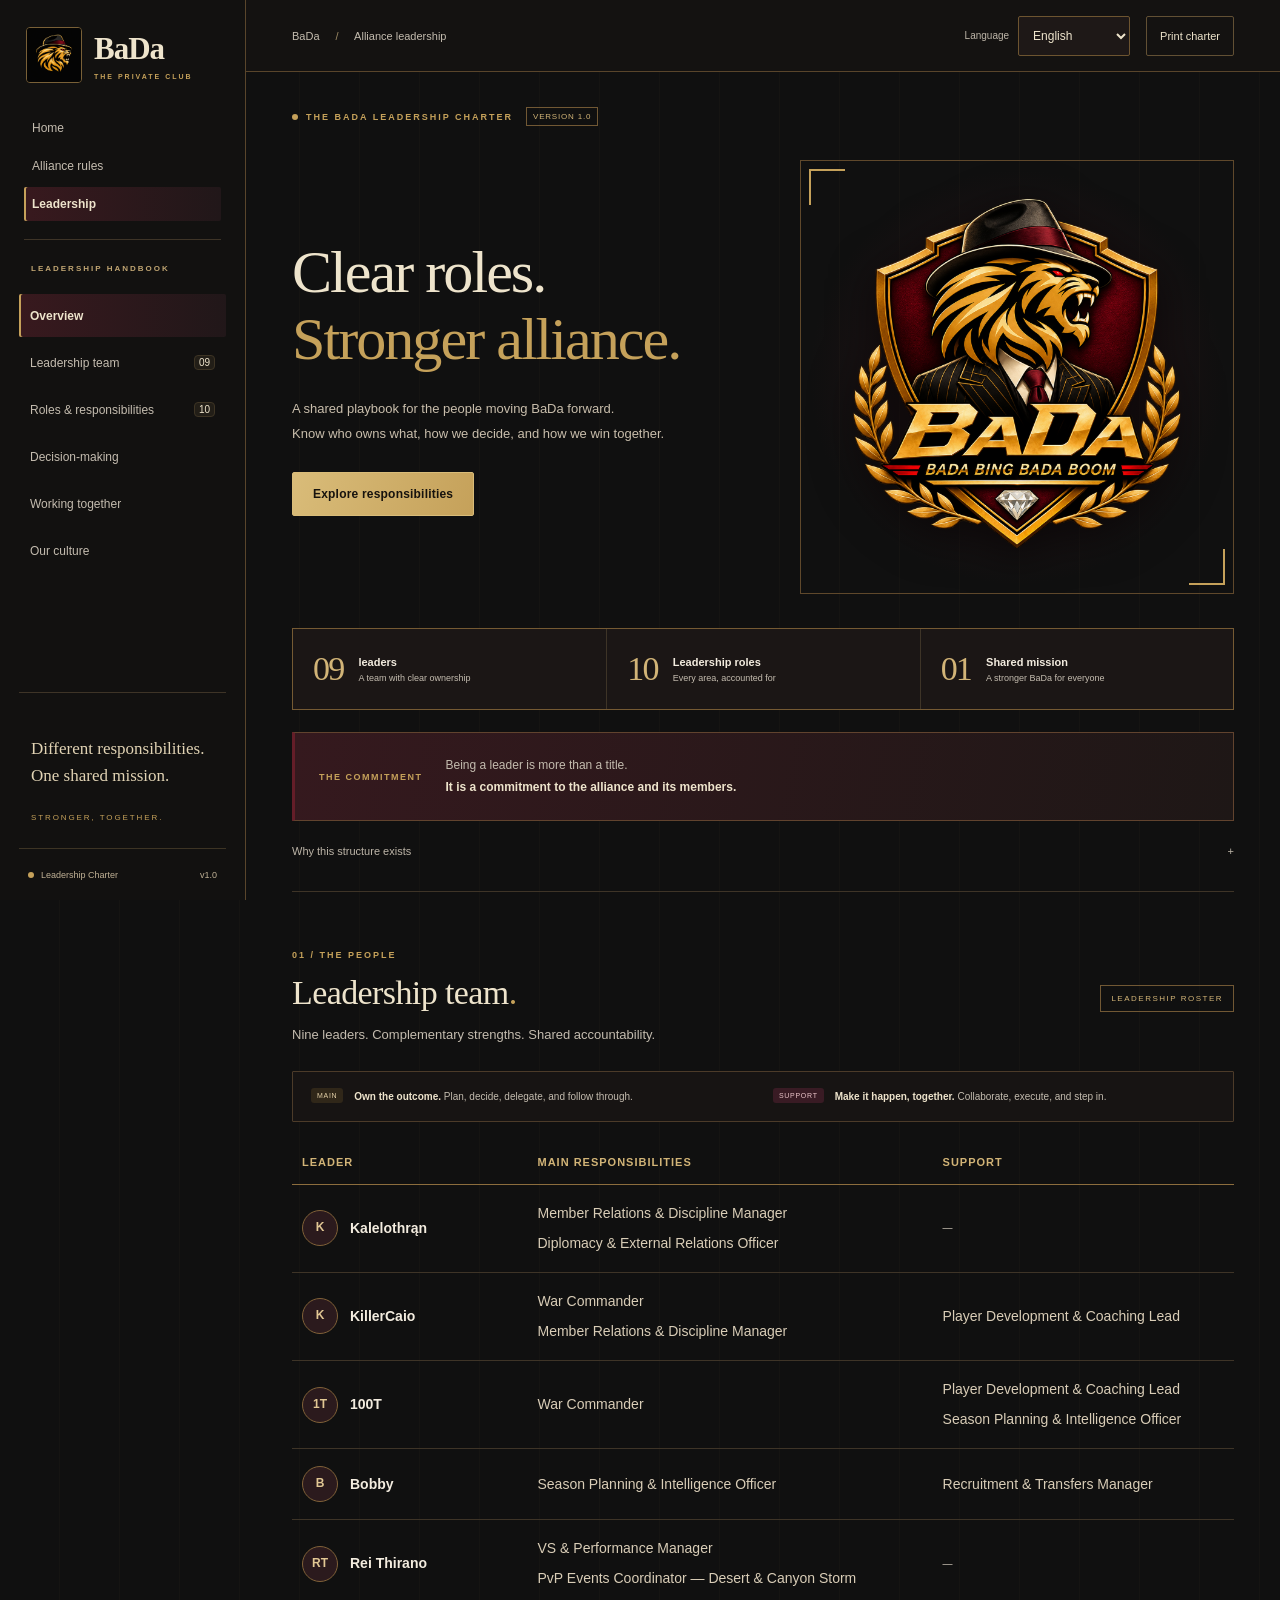
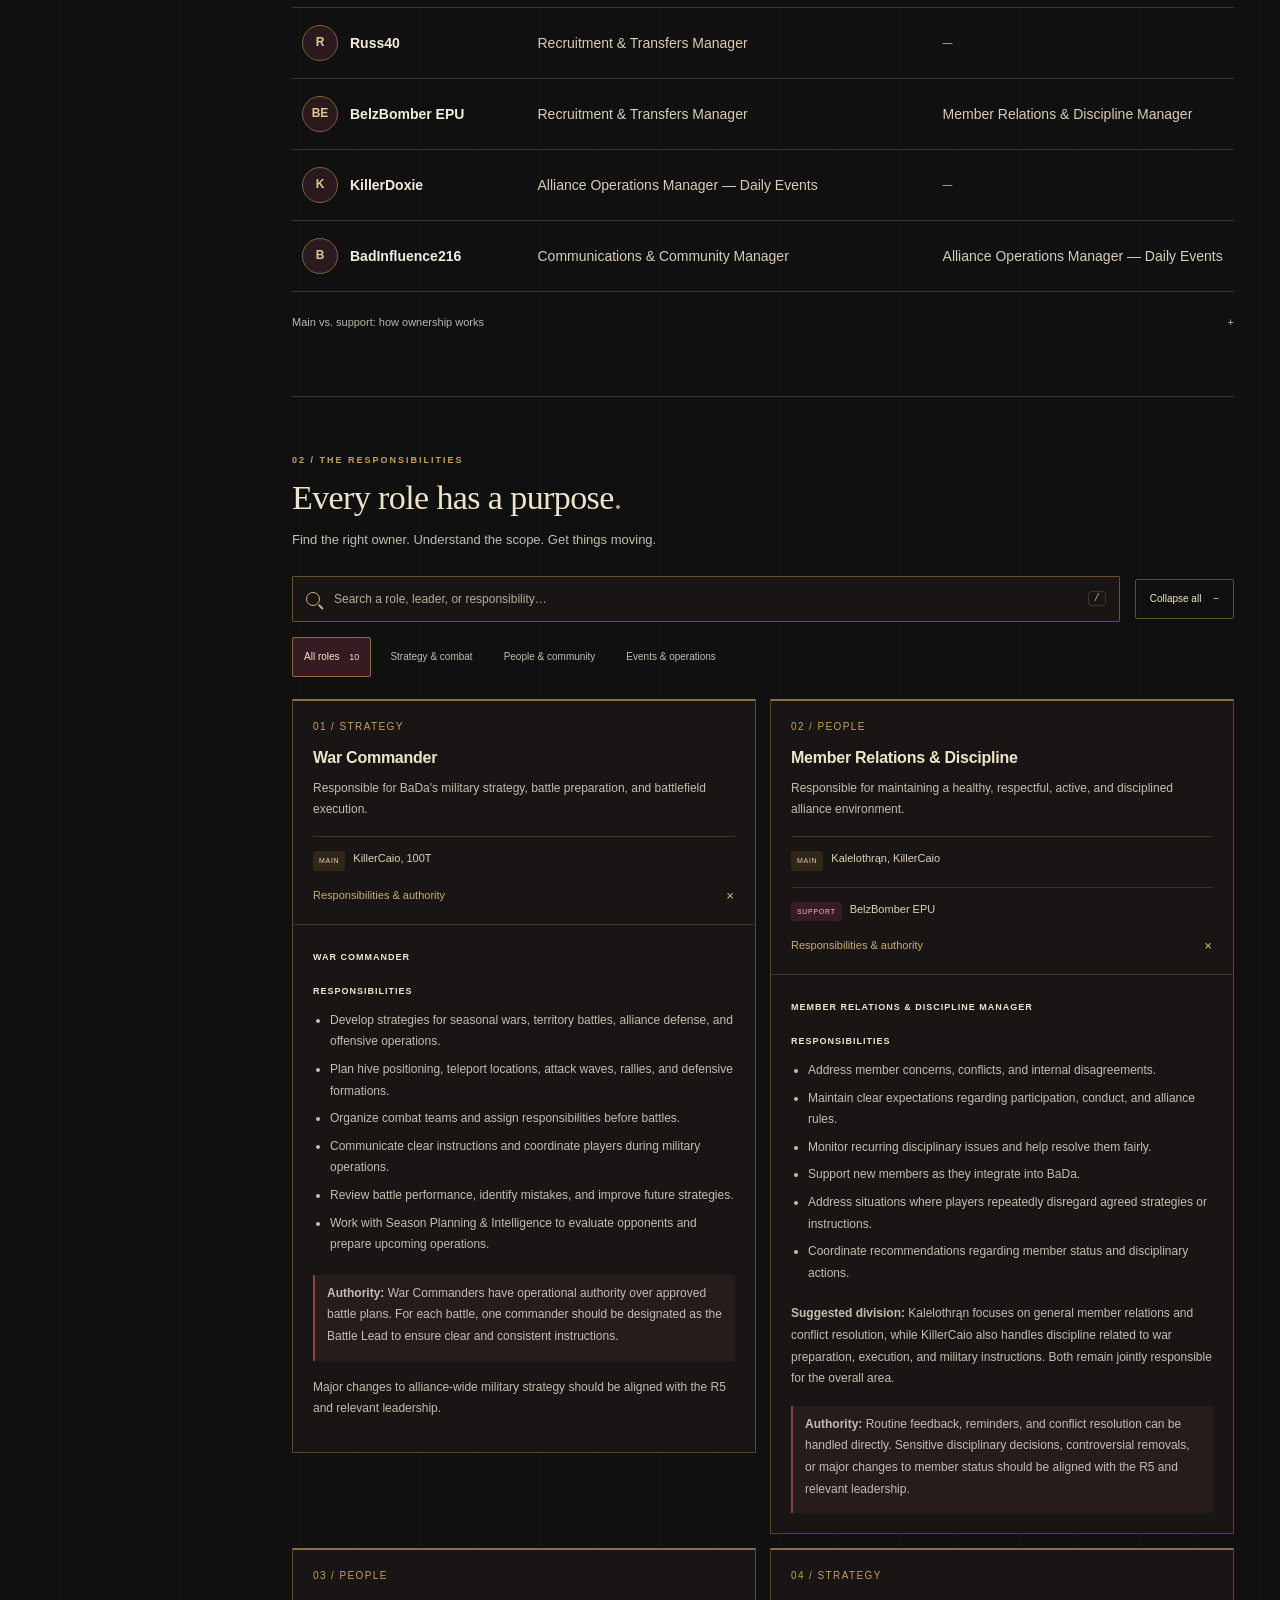
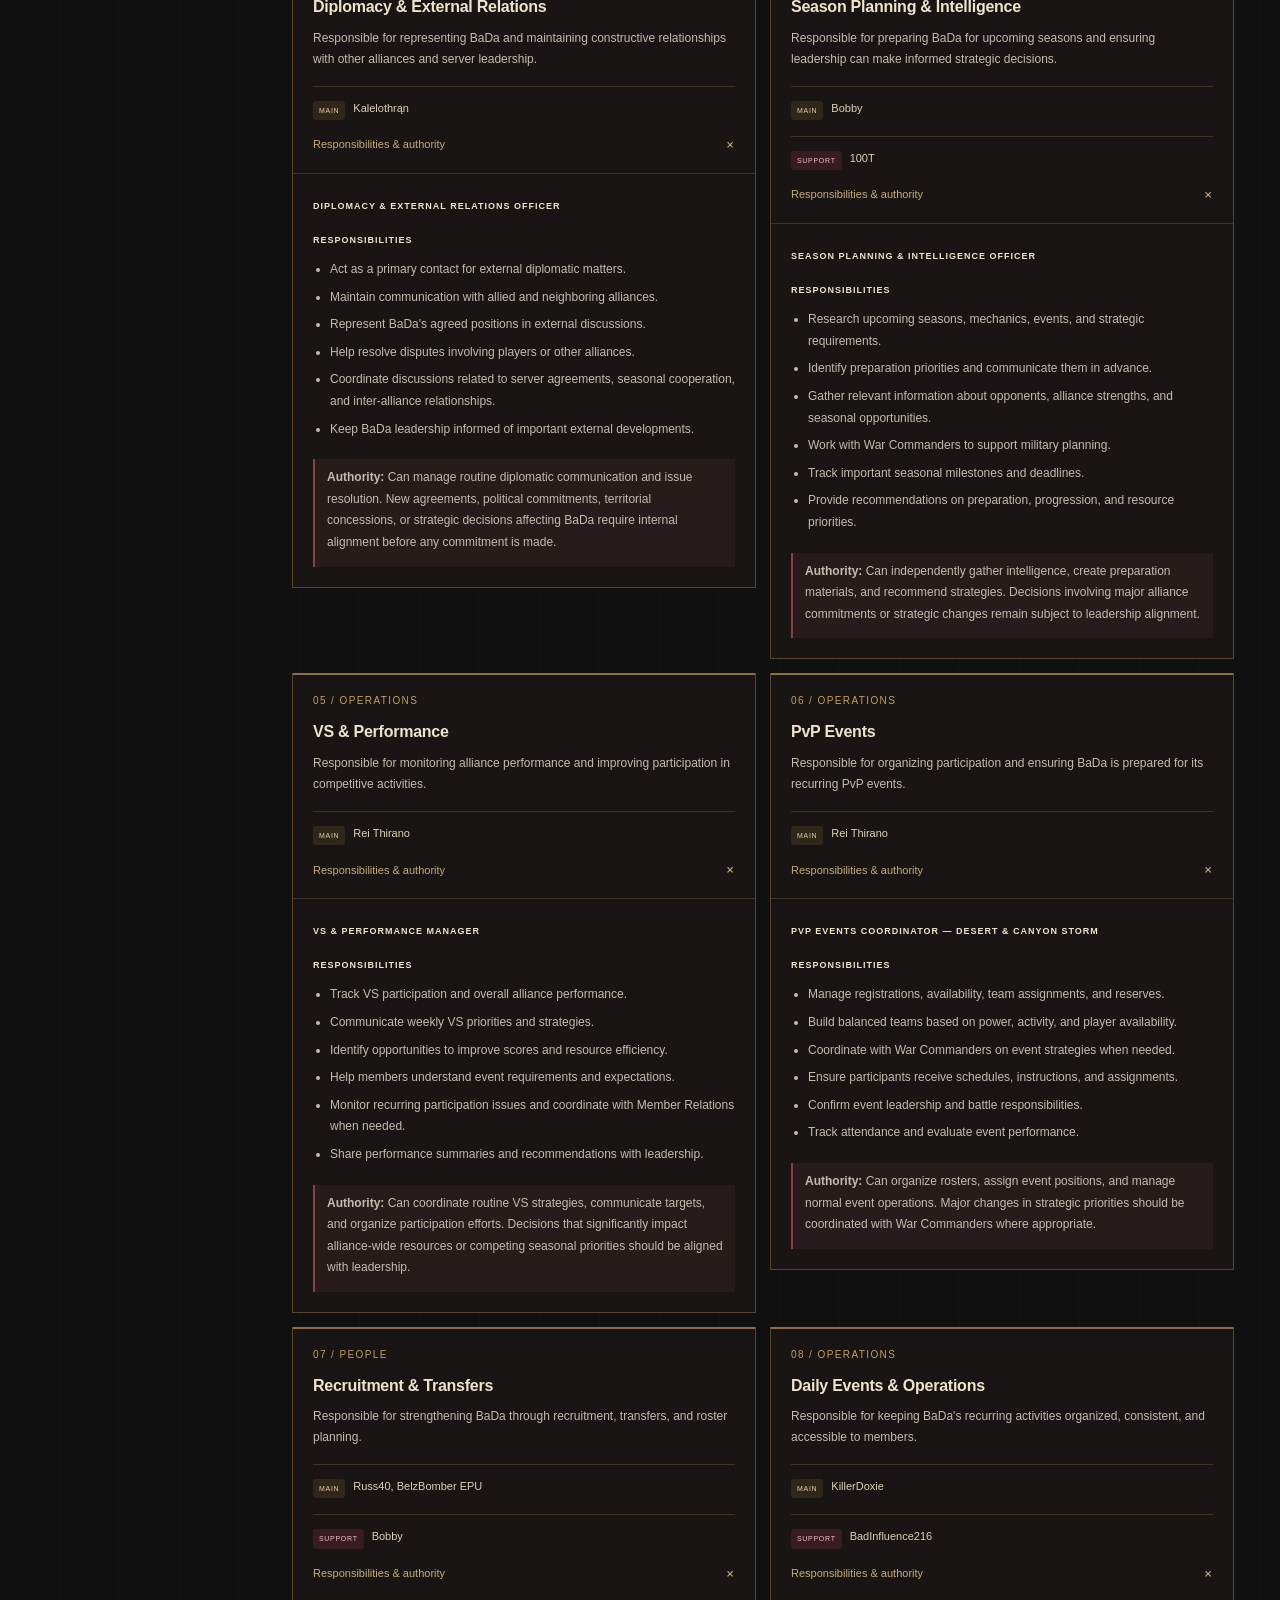
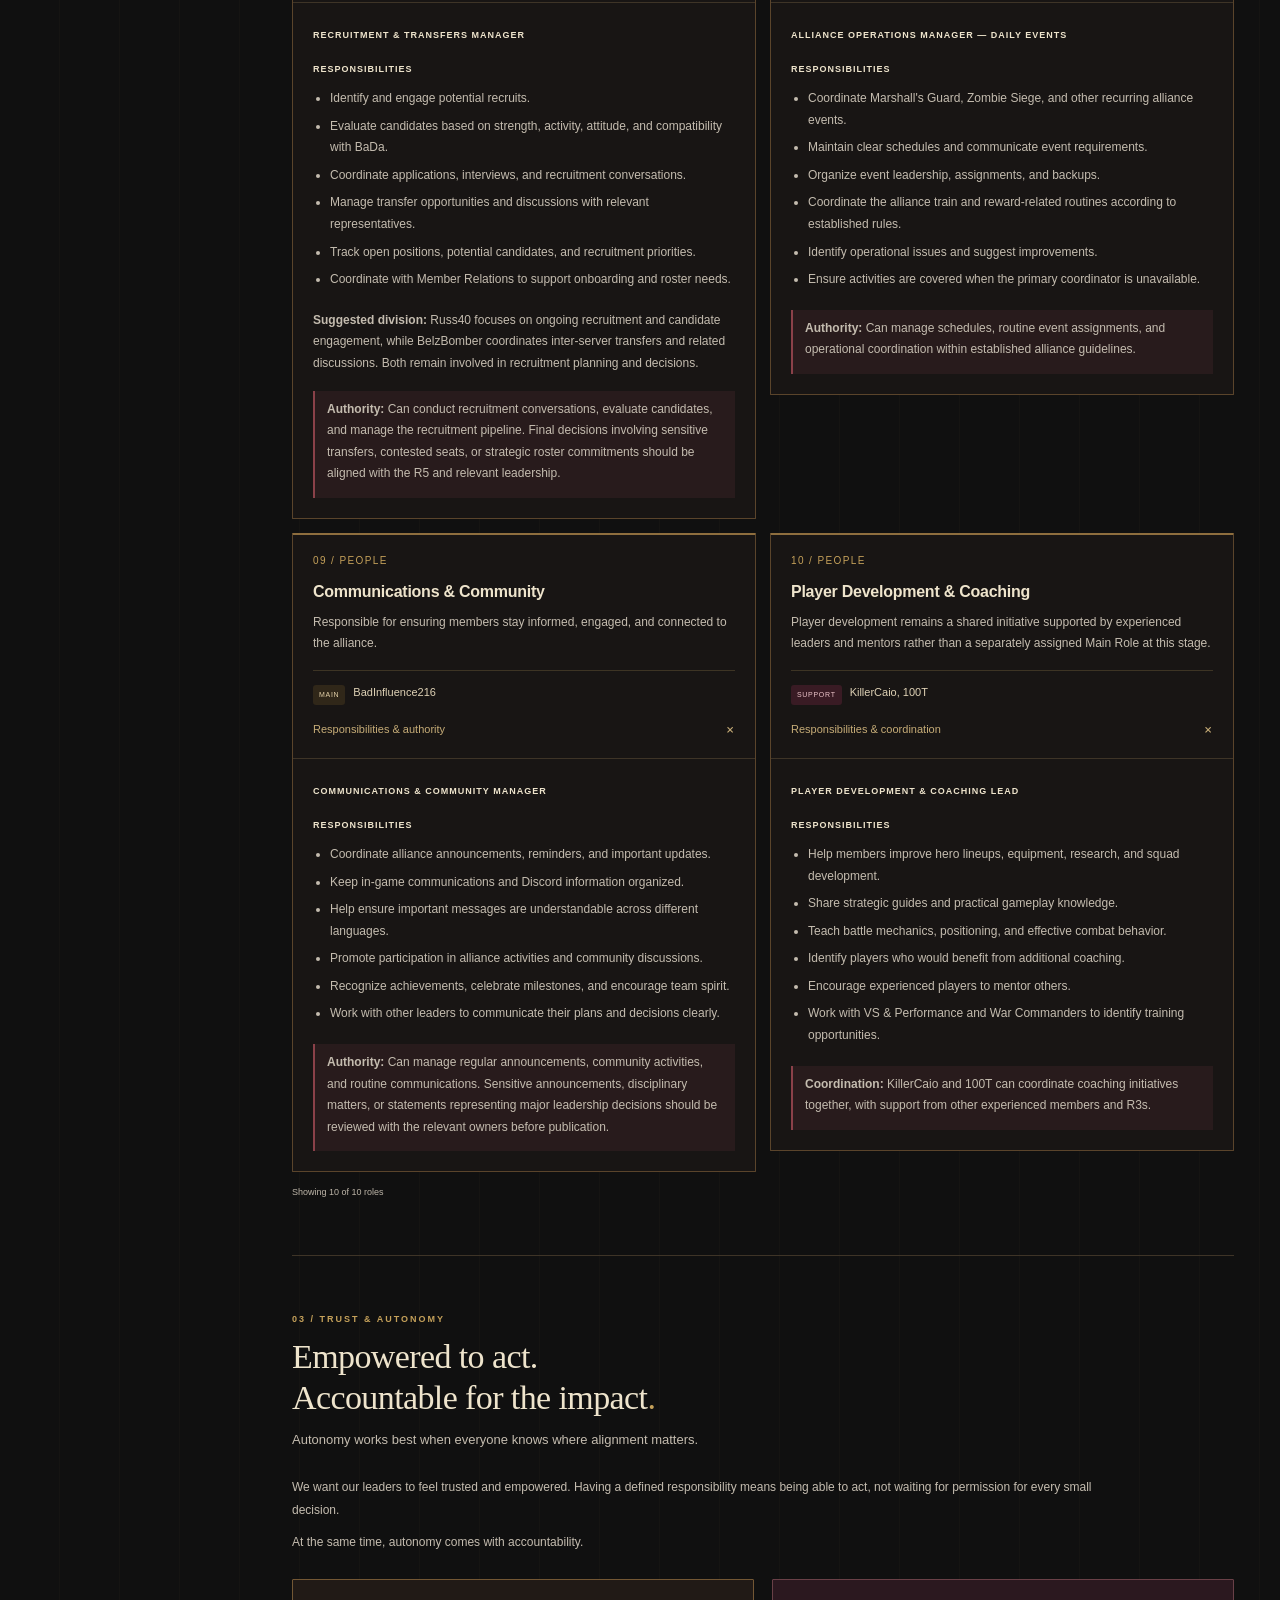
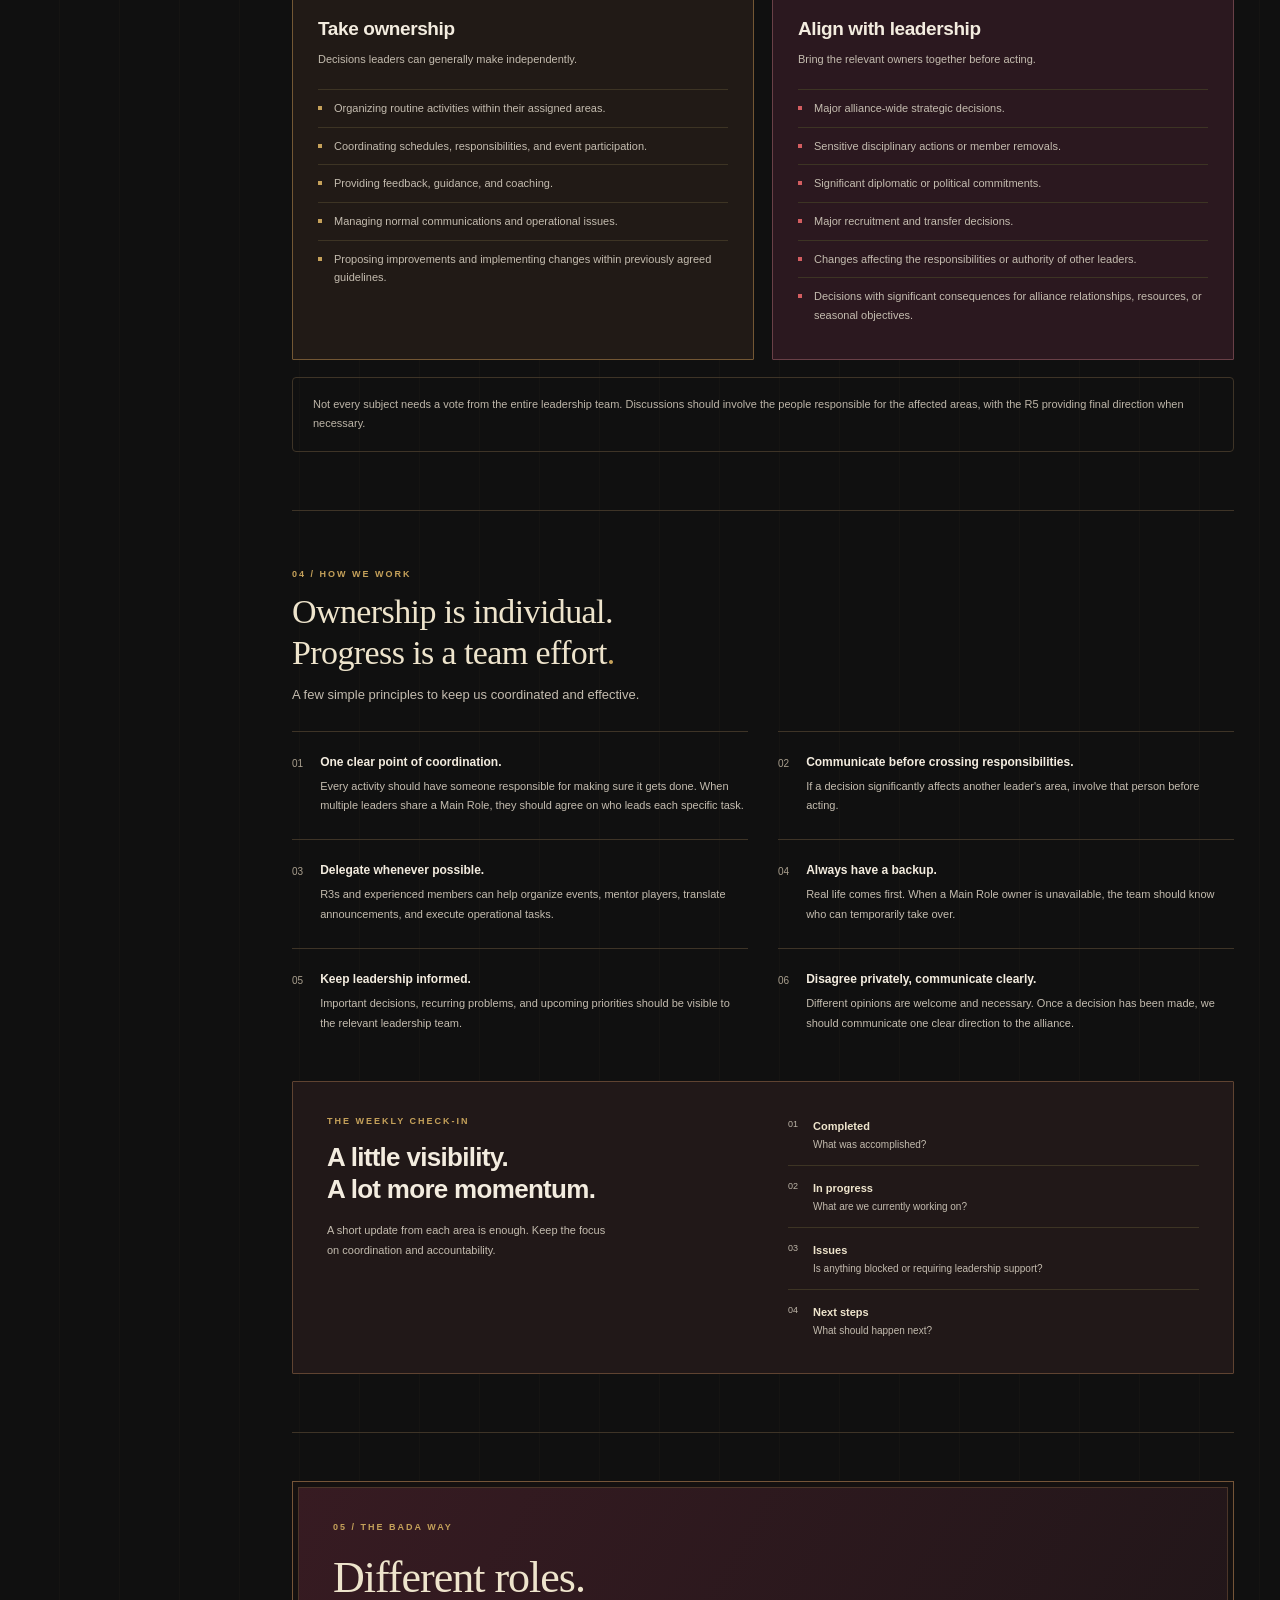
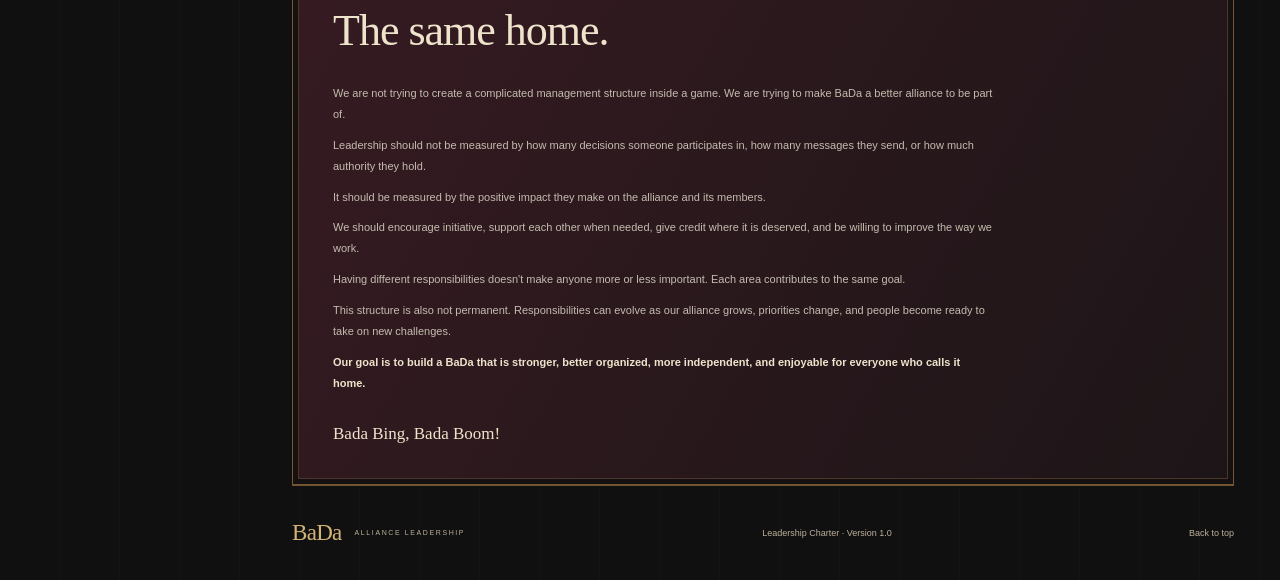
==== commit a0d49303: "Restyle BaDa as The Private Club with diamond crest Apply fedora lion artwork, aged gold and burgund" ====
--- a/leadership/index.html
+++ b/leadership/index.html
@@ -9,7 +9,8 @@
   <link rel="stylesheet" href="../styles.css">
   <link rel="stylesheet" href="../hub.css">
   <link rel="stylesheet" href="../brand.css">
-  <link rel="icon" type="image/png" href="../assets/brand/bada-lion.png">
+  <link rel="stylesheet" href="../private-club.css">
+  <link rel="icon" type="image/png" href="../assets/brand/bada-private-club-lion.png">
   <script src="../language.js" defer></script>
   <script src="../charter.js" defer></script>
   <script src="../leadership-i18n.js" defer></script>
@@ -18,7 +19,7 @@
 <body>
   <a class="skip-link" href="#main">Skip to content</a>
   <aside class="sidebar">
-    <a class="brand" href="../index.html" aria-label="BaDa home"><img class="brand-logo" src="../assets/brand/bada-lion.png" alt="" width="56" height="56"><span>BaDa<span class="brand-caption">ALLIANCE COMMAND</span></span></a>
+    <a class="brand" href="../index.html" aria-label="BaDa home"><img class="brand-logo" src="../assets/brand/bada-private-club-lion.png" alt="" width="56" height="56"><span>BaDa<span class="brand-caption">THE PRIVATE CLUB</span></span></a>
     <div class="site-nav" aria-label="Site navigation"><a href="../index.html">Home </a><a href="../rules/index.html">Alliance rules </a><a href="index.html" aria-current="page">Leadership </a></div><div class="sidebar-label">LEADERSHIP HANDBOOK</div>
     <nav aria-label="Main navigation">
       <a class="nav-link active" href="#overview"> Overview </a>
@@ -36,7 +37,7 @@
     <main id="main">
       <section id="overview" class="section overview">
         <div class="eyebrow"><span class="status-dot"></span> THE BADA LEADERSHIP CHARTER <span class="version">VERSION 1.0</span></div>
-        <div class="hero"><div><h1>Clear roles.<br><span>Stronger alliance.</span></h1><p>A shared playbook for the people moving BaDa forward.<br class="desktop-break"> Know who owns what, how we decide, and how we win together.</p><a class="primary-button" href="#roles">Explore responsibilities </a></div><div class="hero-art"><img class="hero-crest" src="../assets/brand/bada-crest.png" alt="BaDa — Bada Bing Bada Boom" width="1254" height="1254" fetchpriority="high"></div></div>
+        <div class="hero"><div><h1>Clear roles.<br><span>Stronger alliance.</span></h1><p>A shared playbook for the people moving BaDa forward.<br class="desktop-break"> Know who owns what, how we decide, and how we win together.</p><a class="primary-button" href="#roles">Explore responsibilities </a></div><div class="hero-art"><img class="hero-crest" src="../assets/brand/bada-private-club-crest.png" alt="BaDa — Bada Bing Bada Boom" width="1254" height="1254" fetchpriority="high"></div></div>
         <div class="stats"><a href="#team"><strong>09</strong><div>leaders<span>A team with clear ownership</span></div></a><a href="#roles"><strong>10</strong><div>Leadership roles<span>Every area, accounted for</span></div></a><a href="#culture"><strong>01</strong><div>Shared mission<span>A stronger BaDa for everyone</span></div></a></div>
         <div class="purpose-banner"><span>THE COMMITMENT</span><p>Being a leader is more than a title.<br><strong>It is a commitment to the alliance and its members.</strong></p></div>
         <details class="purpose-details"><summary>Why this structure exists <span>+</span></summary><div id="purpose-content" class="prose"></div></details>
--- a/brand.css
+++ b/brand.css
@@ -46,6 +46,17 @@
 .language-chips span{font-size:9px;color:#c4bcaf}
 .hub-bottom{background:linear-gradient(110deg,#2b1d16,#1d1914);border:1px solid #5c3926;border-left:3px solid var(--crimson)}
 .hub-bottom h3{color:var(--gold-light)}
+.discord-section{padding-top:30px;scroll-margin-top:24px}
+.discord-card{display:grid;grid-template-columns:92px minmax(0,1fr) auto;gap:26px;align-items:center;padding:30px;background:linear-gradient(115deg,#261d13,#171513 70%);border:1px solid #6b4f2b;border-left:3px solid var(--crimson);border-radius:6px}
+.discord-lion{display:block;width:92px;height:92px;border-radius:50%;border:1px solid #6b4f2b;object-fit:contain}
+.discord-copy h2{font-size:27px;line-height:1.2;letter-spacing:-.8px;margin:12px 0}
+.discord-copy p{font-size:13px;line-height:1.8;color:#c4bcaf;max-width:510px;margin:0}
+.discord-action{display:flex;flex-direction:column;align-items:center;gap:12px}
+.discord-action .primary-button{width:100%;white-space:nowrap;min-height:48px}
+.discord-address{font-size:10px;color:#bba577;overflow-wrap:anywhere}
+@media(max-width:1100px){.discord-card{grid-template-columns:72px minmax(0,1fr);gap:20px;padding:25px}.discord-lion{width:72px;height:72px}.discord-action{grid-column:2;align-items:flex-start}.discord-action .primary-button{width:auto}}
+@media(max-width:480px){.discord-card{grid-template-columns:1fr;padding:25px;gap:18px}.discord-lion{width:64px;height:64px}.discord-copy h2{font-size:27px}.discord-action{grid-column:auto;align-items:stretch}.discord-address{text-align:center}.discord-section{padding-top:24px}}
+@media print{.discord-card{background:white;border-color:#aaa}.discord-lion{display:none}.discord-card{grid-template-columns:1fr}.discord-action{grid-column:auto}.discord-address{color:#333}}
 .value-item>span,.rule-number,.card-number{color:var(--gold)}
 .footer-brand{color:var(--gold-light)}.footer-brand span,.page-footer{color:#bdb09b}
 .print-button,.subtle-button{color:var(--gold-light);border-color:#625034;min-height:40px}
--- a/private-club.css
+++ b/private-club.css
@@ -0,0 +1,95 @@
+/* The Private Club — approved fedora lion and shield diamond direction. */
+:root{--paper:#101010;--ink:#eee4cc;--muted:#beb4a2;--line:#3e3427;--accent:#c5a15a;--green:#c5a15a;--gold:#c5a15a;--gold-light:#eee4cc;--crimson:#641d28;--surface:#181614}
+body{background-color:var(--paper);background-image:repeating-linear-gradient(90deg,transparent 0,transparent 59px,#c5a15a07 59px,#c5a15a07 60px)}
+.sidebar{background:#121110;border-color:#59452b}
+.brand{font-family:Georgia,'Times New Roman',serif;letter-spacing:-1px;font-size:31px}
+.brand-caption{font-family:'Segoe UI',Arial,sans-serif;font-size:7px;letter-spacing:2px;color:var(--gold);margin-top:6px}
+.brand-logo{border-radius:4px;border-color:#796037}
+.sidebar-label{letter-spacing:2px;color:#c0a572;font-size:8px}
+.sidebar-note{border-top:1px solid #3e3427;margin-top:auto;padding-bottom:25px}
+.sidebar-note p{font-family:Georgia,'Times New Roman',serif;font-weight:400;font-size:17px;line-height:1.6;color:#e1d3b4}
+.sidebar-note>span:last-child{letter-spacing:1.9px;color:var(--gold)}
+.topbar{background:#141211;border-bottom-color:#59452b}
+.site-nav>a,.nav-link,.filter,.primary-button,.print-button,.subtle-button,.language-control select{border-radius:2px}
+.site-nav>a[aria-current=page],.nav-link.active{background:linear-gradient(90deg,#38191e,#211719);color:#eee4cc;box-shadow:inset 2px 0 #c5a15a}
+.site-nav>a:hover,.nav-link:hover{background:#251a1a}
+.language-control select{background:#1e1817;border-color:#6d5430;color:#eee4cc}
+.eyebrow{letter-spacing:2px;color:var(--gold)}
+h1,h2,.handbook-card h3,.hub-bottom h3,.culture-signoff{font-family:Georgia,'Times New Roman',serif;font-weight:400;color:#eee4cc}
+h1,.hub-hero h1{font-size:clamp(42px,4.7vw,70px);letter-spacing:-2px;line-height:1.12}
+h1>span{color:#c5a15a}
+h2{letter-spacing:-.6px;font-size:34px;line-height:1.2}
+.hero p{font-size:13px;color:#c9beac}
+.hero-art,.hub-hero .hero-art{position:relative;padding:26px;background:radial-gradient(ellipse at center,#47192288,transparent 68%);border:1px solid #5f482b;border-radius:0;overflow:hidden}
+.hero-art::before,.hero-art::after{content:"";display:block;position:absolute;width:34px;height:34px;background:none;transform:none;border:0;pointer-events:none}
+.hero-art::before{left:8px;top:8px;border-left:2px solid #c5a15a;border-top:2px solid #c5a15a}
+.hero-art::after{left:auto;top:auto;right:8px;bottom:8px;border-right:2px solid #c5a15a;border-bottom:2px solid #c5a15a}
+.hero-crest{max-width:460px;filter:drop-shadow(0 10px 22px #0009)}
+.primary-button{background:linear-gradient(110deg,#d9bc79,#c5a15a);border-color:#d9bc79;color:#17130e;font-weight:650;letter-spacing:.2px}
+.primary-button:hover{background:#eee4cc;border-color:#eee4cc}
+.primary-button:focus-visible,.text-button:focus-visible{outline-color:#eee4cc}
+.purpose-banner{background:linear-gradient(100deg,#35191e,#1e1716);border:1px solid #61432e;border-left:3px solid #641d28;border-radius:0}
+.purpose-banner strong{color:#eee4cc}
+.version,.section-tag{border-color:#715834;color:#d2b477;border-radius:0}
+.handbook-card{position:relative;background:#181514;border:1px solid #60492b;border-top:3px double #9c7b43;border-radius:0}
+.handbook-card:hover{background:#26191b;border-color:#c5a15a}
+.handbook-card::after{content:"";position:absolute;width:13px;height:13px;right:8px;top:8px;border-top:1px solid #c5a15a;border-right:1px solid #c5a15a;pointer-events:none}
+.handbook-card h3{font-size:29px;letter-spacing:-.6px}
+.handbook-card .eyebrow{letter-spacing:1.6px}
+.language-chips span{border-color:#49392b;border-radius:0;color:#c9beac}
+.discord-card{background:linear-gradient(105deg,#361a21,#191514 75%);border:1px solid #987640;border-left:3px solid #641d28;border-radius:0;box-shadow:inset 0 0 0 5px #101010,inset 0 0 0 6px #5f482b}
+.discord-copy h2{font-size:28px;font-weight:400}
+.discord-lion{border-radius:2px;border-color:#a28349}
+.discord-address{color:#c5ad80}
+.hub-bottom,.culture{background:linear-gradient(120deg,#371b22,#1c1517);border:1px solid #755538;border-radius:0;box-shadow:inset 0 0 0 5px #151110,inset 0 0 0 6px #4c3629}
+.hub-bottom{padding:35px}.hub-bottom h3{color:#eee4cc}
+.culture{padding:40px}.culture h2{font-size:44px;letter-spacing:-1px}
+.culture .prose strong,.culture-signoff{color:#eee4cc}
+.value-item{border-color:#755a33}
+.stats{background:#1b1615;border-color:#755a33;border-radius:0}
+.stats strong{font-family:Georgia,'Times New Roman',serif;color:#d2b477}
+.ownership-guide,.search-box,.role-card,.decision-card,.checkin,.consequences{border-radius:1px}
+.ownership-guide{background:#171413;border-color:#4c3b29}
+.role-card{background:#181514;border-color:#5a442b;border-top:2px solid #8e6e3e}
+.role-card:hover{border-color:#c5a15a}
+.role-card h3{color:#eee4cc;font-weight:600}
+.card-number{color:#c5a15a;letter-spacing:1.4px}
+.authority-box{background:#281b1c;border-left-color:#8a4149}
+.main-badge{background:#302719;color:#e6d3aa}.support-badge{background:#391b24;color:#edc5ca}
+.team-table th{color:#d2b477;border-bottom:1px solid #8c6d3d}
+.team-table td{border-bottom-color:#3e3427}
+.team-table .table-role{color:#d9cdb7}.team-table .table-role:hover{color:#e5c886}
+.avatar,.avatar.tone-1,.avatar.tone-2{background:#2b1a1d;color:#e1c794;border-color:#806138}
+.filter.active{background:#371b23;border-color:#8b6b3d;color:#eee4cc}
+.search-box{background:#181514;border-color:#67502f}
+.decision-card{background:#211a16;border-color:#735734}.decision-card.aligned{background:#2b181f;border-color:#694047}
+.checkin{background:#211818;border:1px solid #5f4331}
+.rule-number{background:#321c22;color:#e1c794;border:1px solid #6b4937;border-radius:0}
+.rule code{background:#221a18;border-color:#634b32;color:#e1c794}
+.rule-emphasis{background:#2d1b21;border-left-color:#b08b4e;color:#e5cba3}
+.consequences{background:#2a171e;border-color:#75434e}
+.rule:target{background:#291c20;outline-color:#291c20}
+.footer-brand{font-family:Georgia,'Times New Roman',serif;font-size:23px;font-weight:400;color:#d2b477}
+.footer-brand span{font-family:'Segoe UI',Arial,sans-serif;letter-spacing:1.6px}
+.page-footer{border-top:1px solid #71552f}
+@media(max-width:1100px){h1,.hub-hero h1{font-size:48px}.hero-art,.hub-hero .hero-art{padding:18px}.culture{padding:32px}}
+@media(max-width:760px){
+ .brand{font-size:28px}.brand-caption{font-size:7px}.sidebar{border-bottom:1px solid #71552f}
+ .sidebar-note{display:none}.hero-art,.hub-hero .hero-art{width:min(100%,330px);padding:20px}
+ h1,.hub-hero h1{font-size:clamp(37px,7vw,53px);letter-spacing:-1.3px}h2{font-size:30px}
+ .handbook-card h3{font-size:27px}.culture h2{font-size:36px}.culture{padding:30px 25px}
+ .discord-copy h2{font-size:28px}.hub-bottom{padding:28px}
+}
+@media(max-width:480px){
+ .hero-art,.hub-hero .hero-art{width:min(82vw,310px);padding:16px}
+ h1,.hub-hero h1{font-size:clamp(36px,10vw,48px)}
+ .hero-art::before,.hero-art::after{width:23px;height:23px}
+ .hub-bottom{padding:25px}.culture h2{font-size:33px}.discord-copy h2{font-size:27px}
+ .discord-card{padding:27px}.rules-overview h1{font-size:38px}
+}
+@media print{
+ body{background:white!important}
+ h1,h2,h3,.handbook-card h3,.hub-bottom h3,.culture-signoff,.team-table .table-role{color:#222!important}
+ .discord-card,.hub-bottom,.culture,.handbook-card,.role-card,.stats,.checkin,.consequences,.purpose-banner,.ownership-guide{background:white!important;box-shadow:none;border-color:#aaa}
+ .hero-art::before,.hero-art::after,.handbook-card::after{display:none!important}
+}
